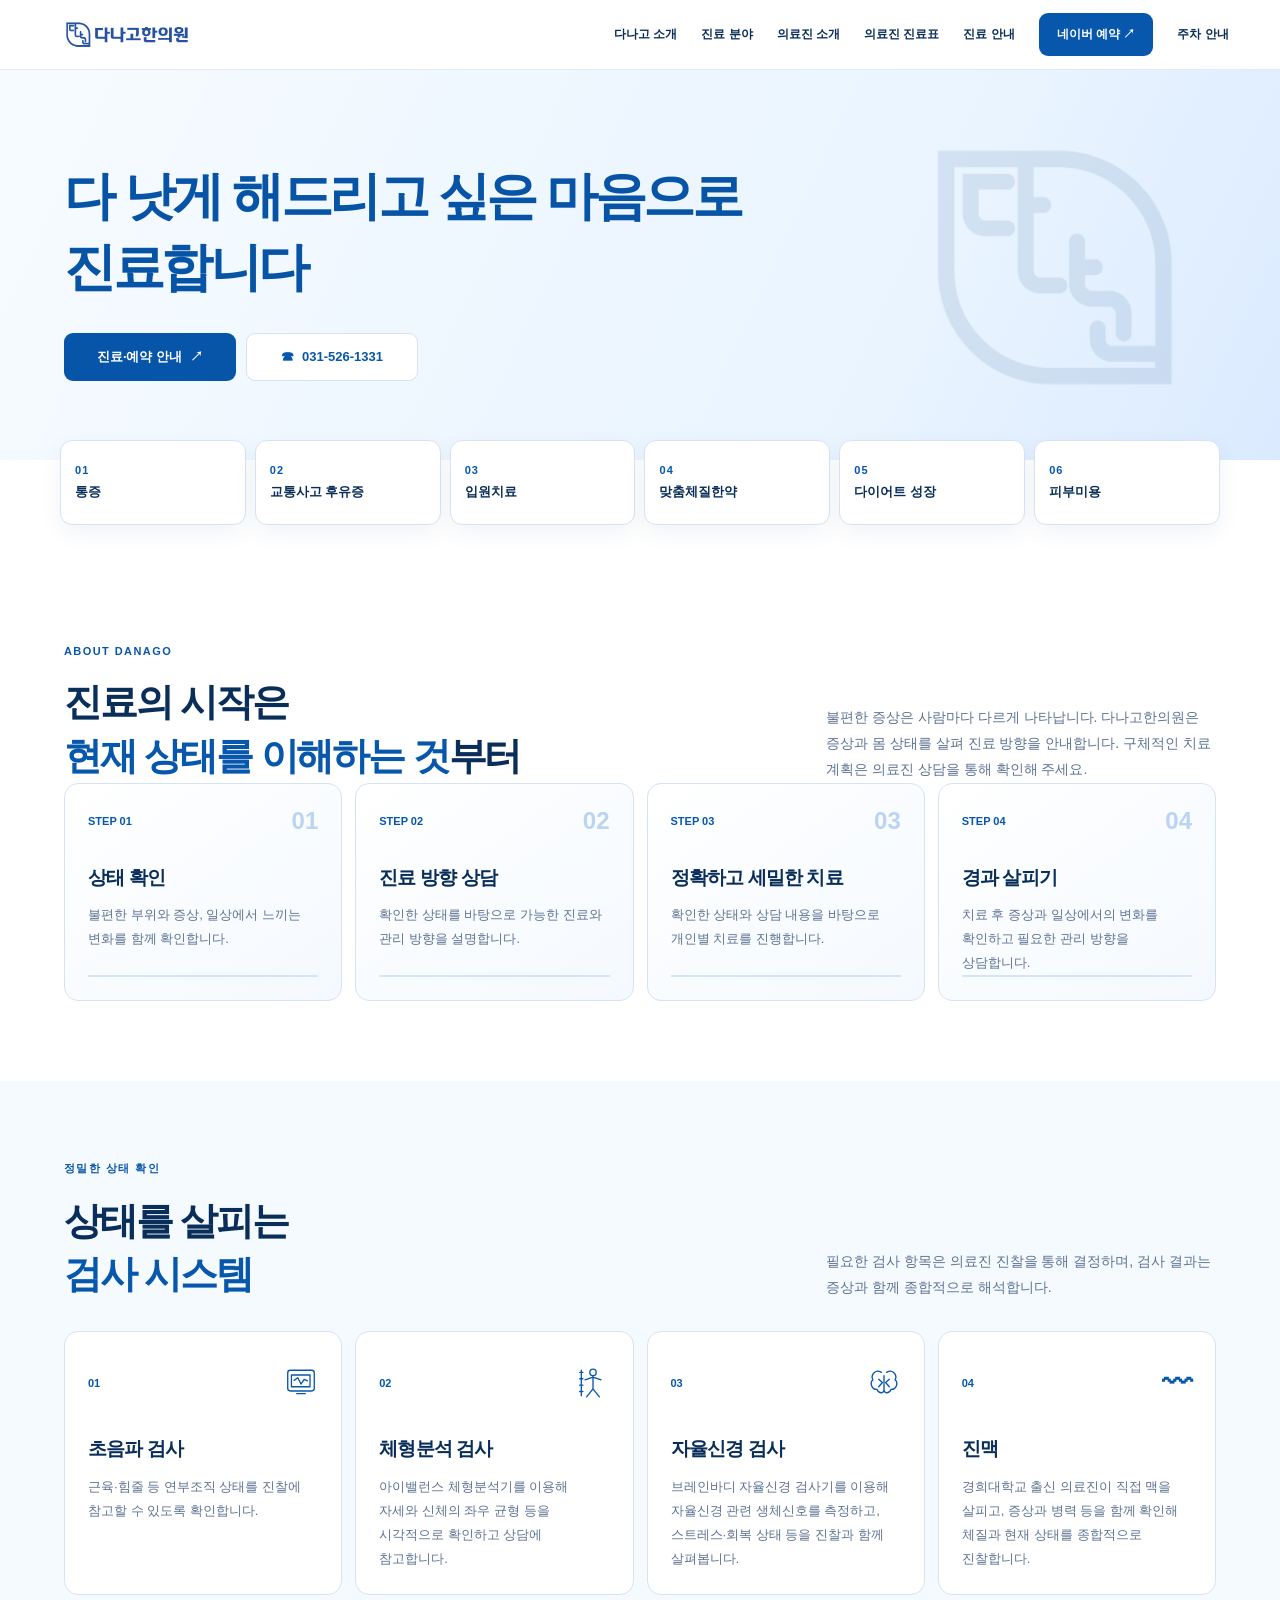
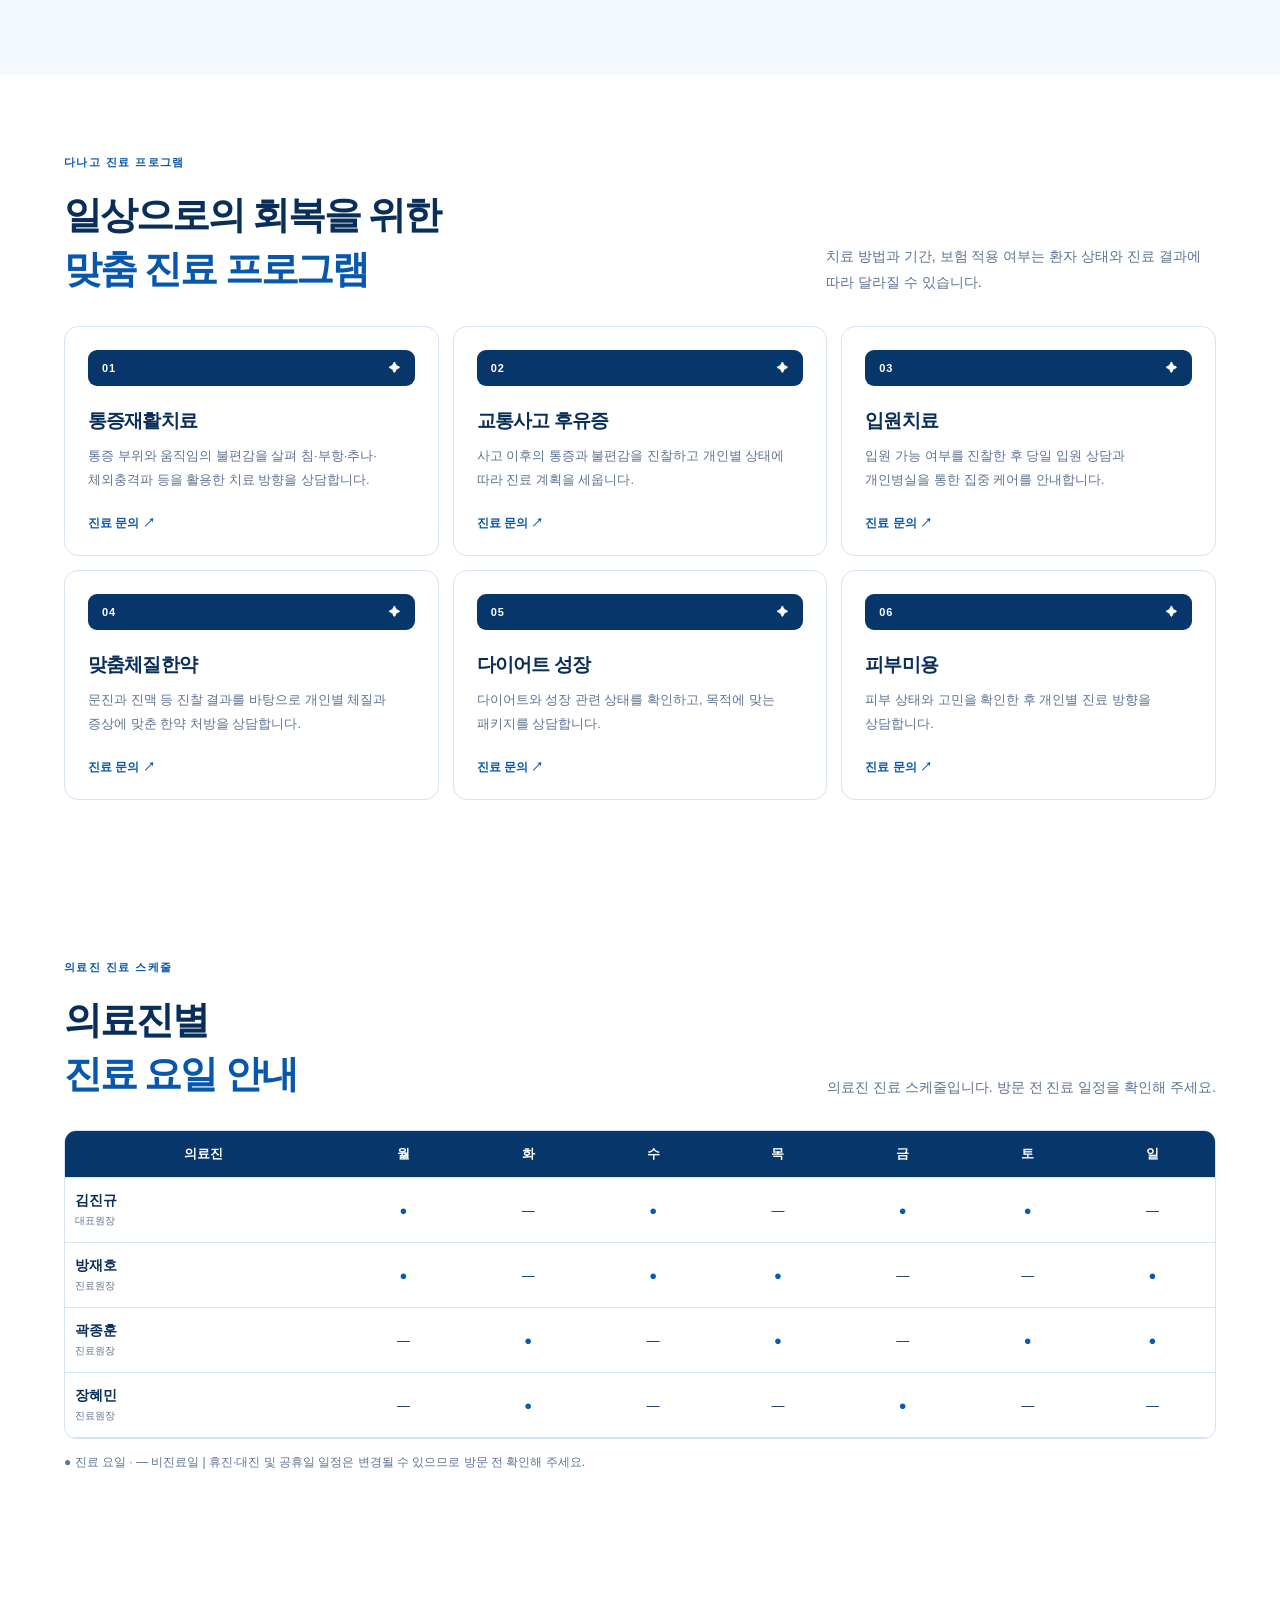
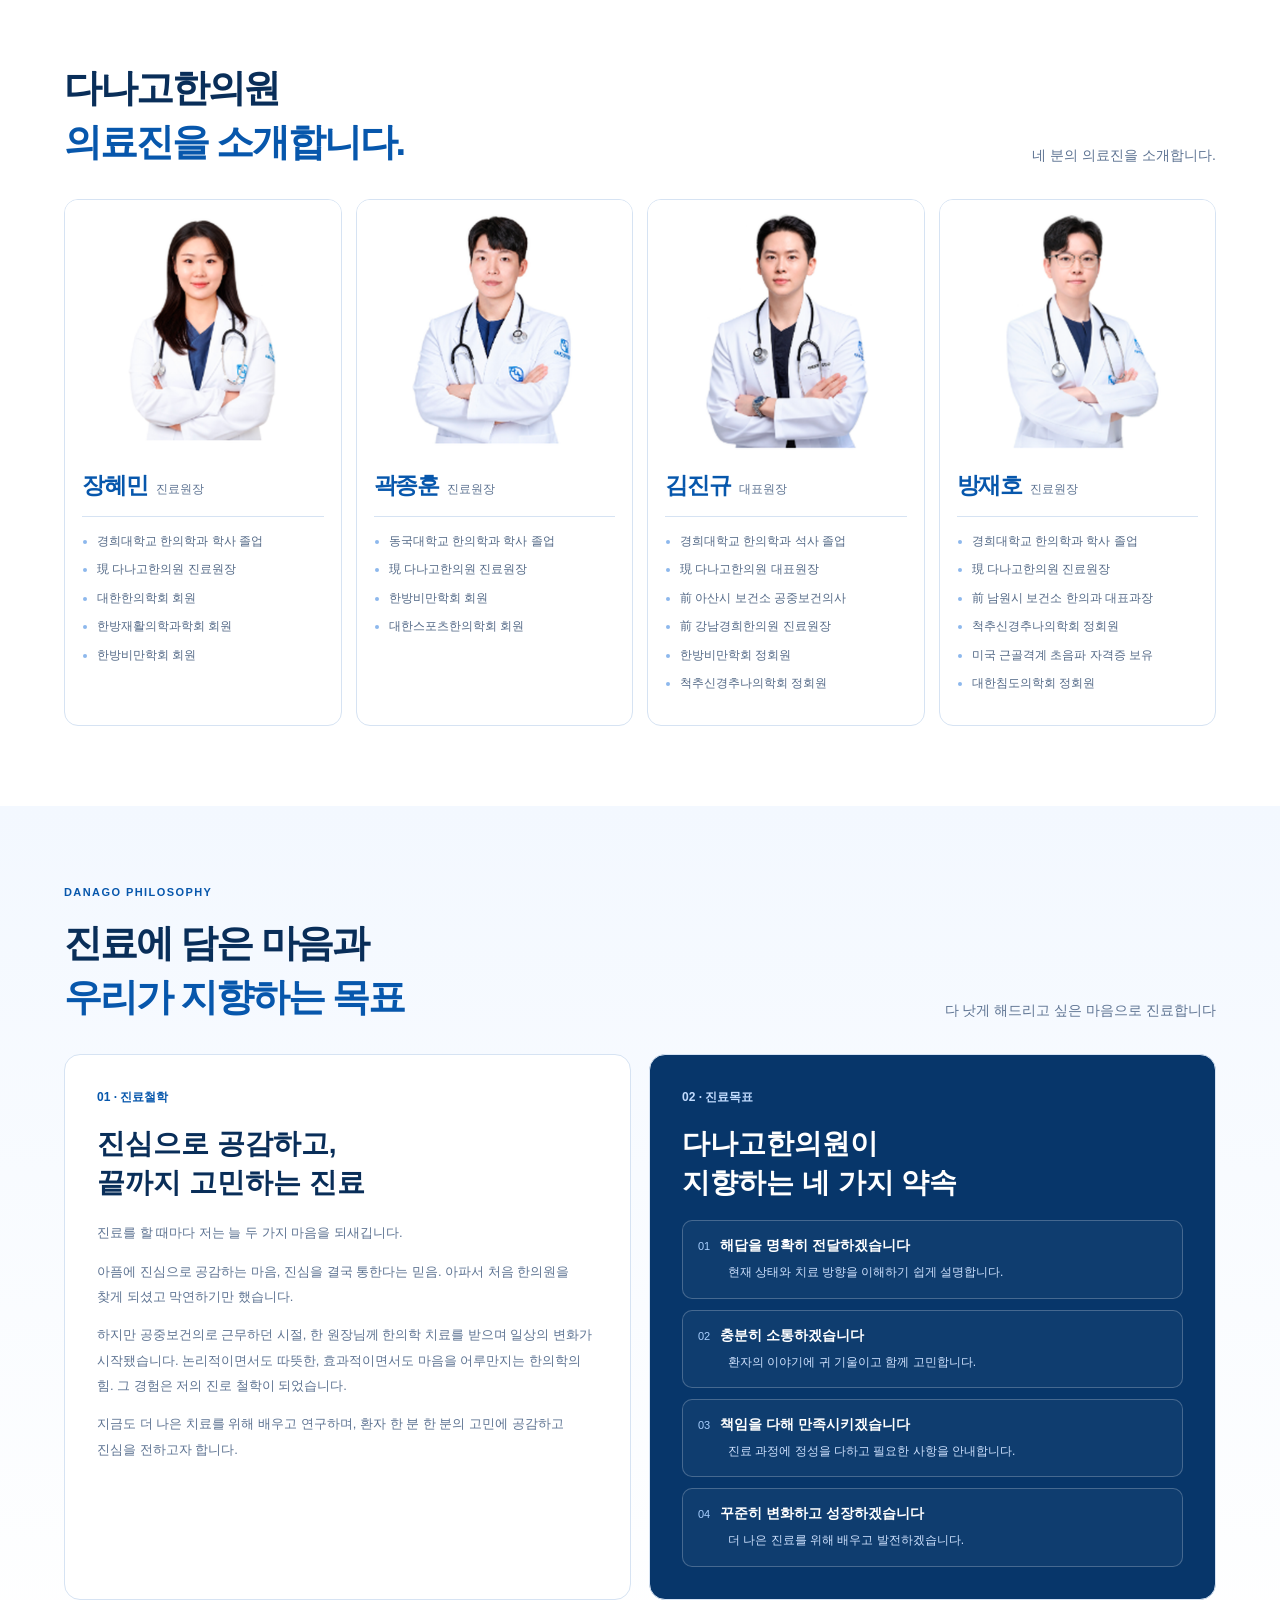
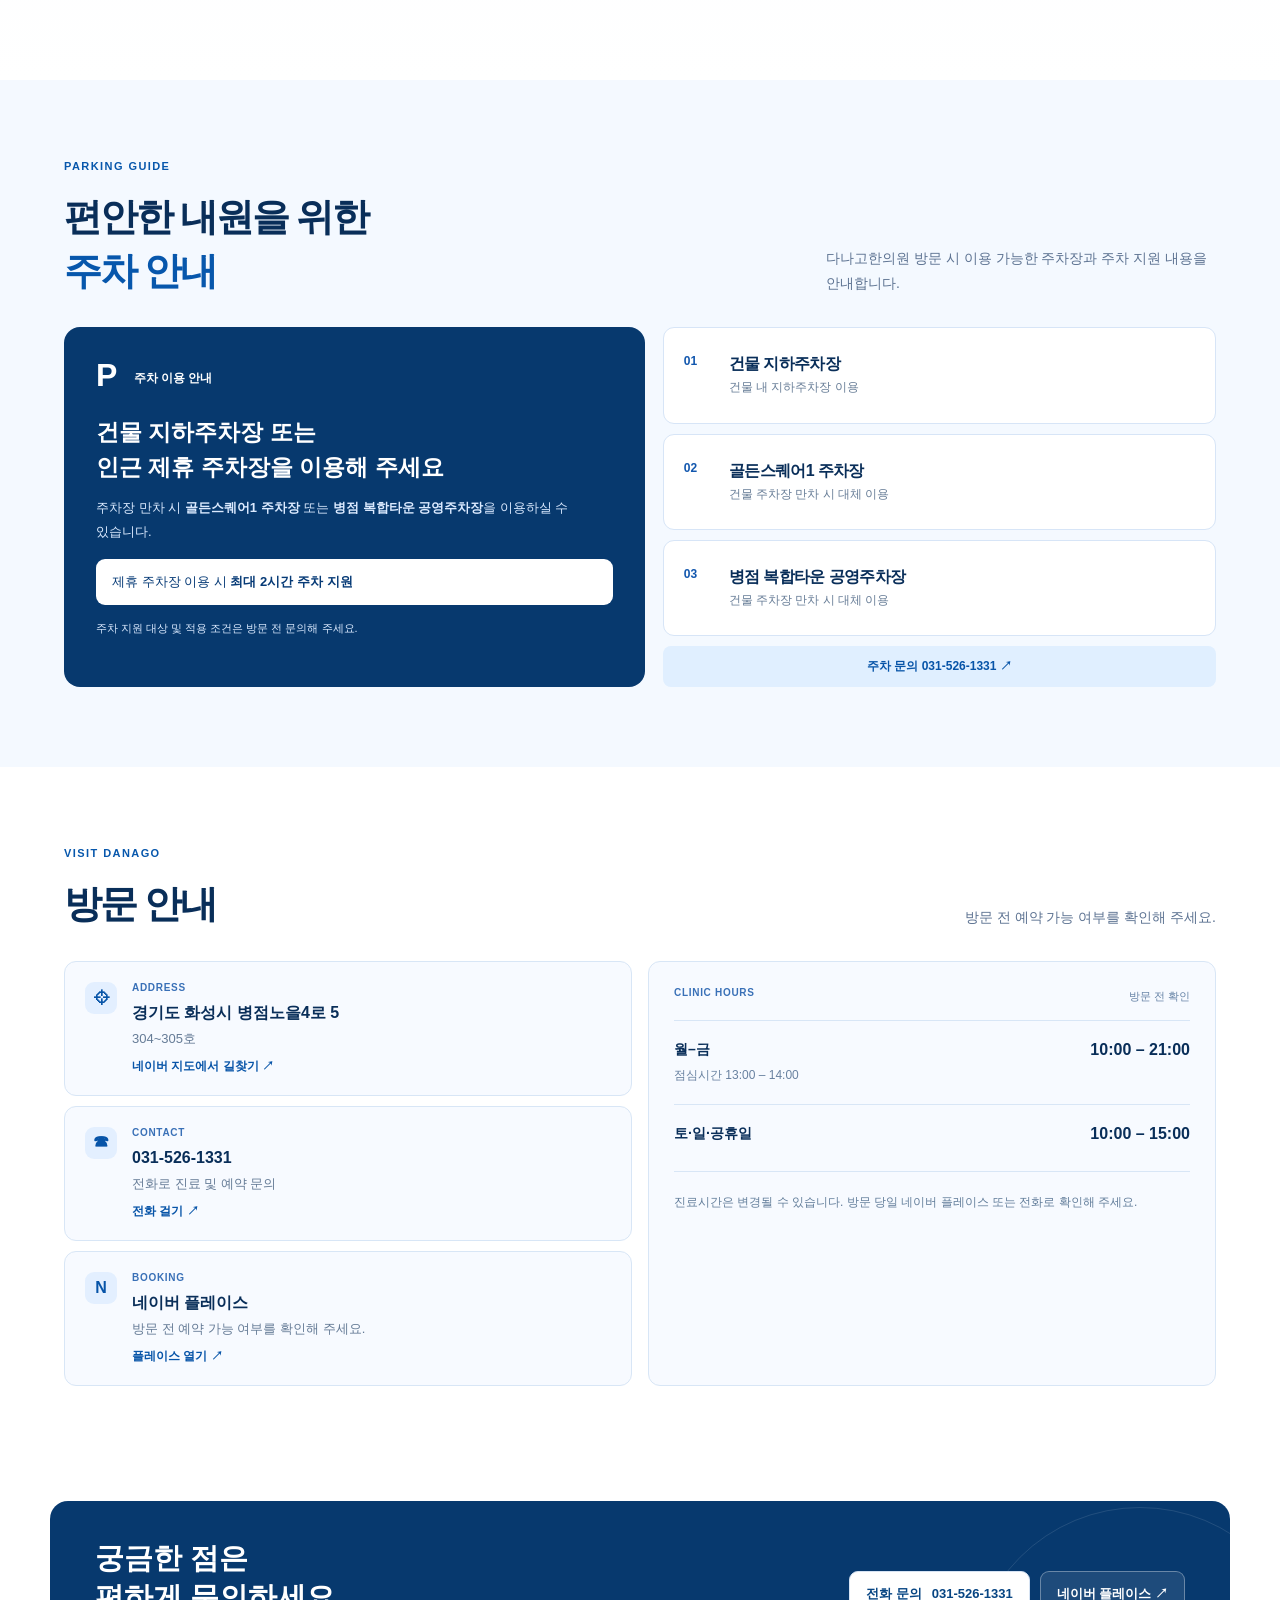
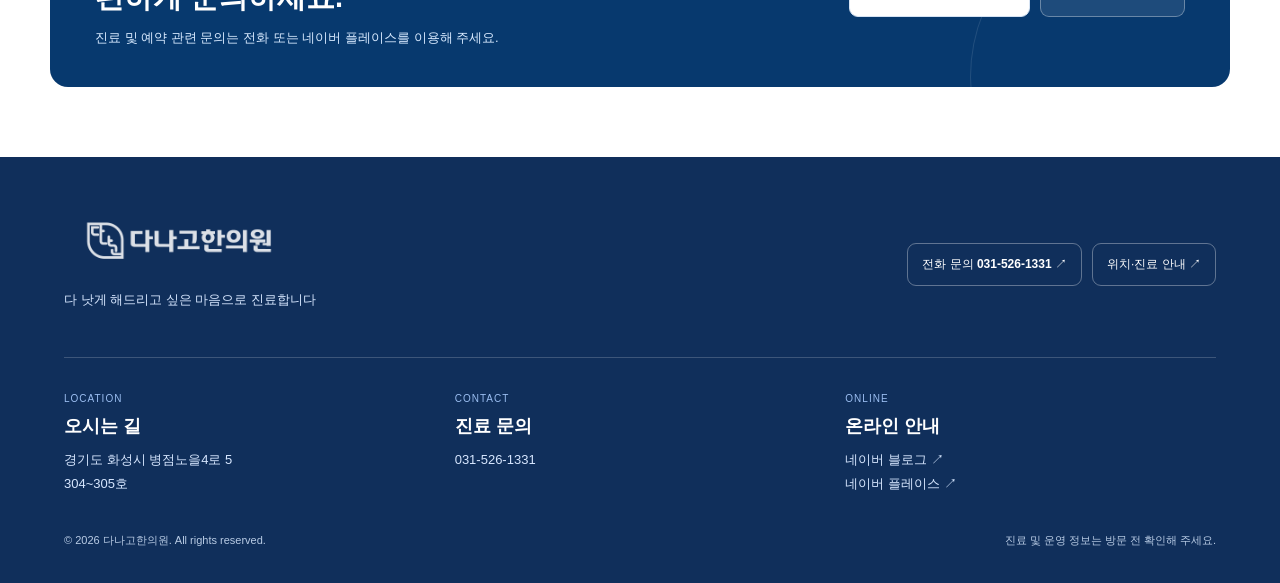
==== index.html @ 3ac1a2b1 "Add files via upload" ====
<!DOCTYPE html>

<html lang="ko">
<head>
<meta charset="utf-8"/>
<meta content="width=device-width, initial-scale=1, viewport-fit=cover" name="viewport"/>
<meta content="#2454a6" name="theme-color"/>
<meta content="경기도 화성시 병점동 다나고한의원. 다이어트, 성장, 통증, 교통사고 후유증 진료 안내 및 예약 정보." name="description"/>
<meta content="다나고한의원 | 병점" property="og:title"/>
<meta content="다 낫게 해드리고 싶은 마음으로 진료합니다" property="og:description"/>
<meta content="website" property="og:type"/>
<title>다나고한의원 | 병점</title>
<link href="danago-logo.png" rel="icon"/>
<link href="styles.css" rel="stylesheet"/>
</head>
<body>
<header class="header">
<a aria-label="다나고한의원 홈" class="brand" href="#home">
<img alt="다나고한의원 로고" src="danago-logo.png"/>
</a>
<button aria-expanded="false" aria-label="메뉴 열기" class="menu-toggle"><span></span><span></span></button>
<nav class="nav" id="site-nav">
<a href="#about">다나고 소개</a>
<a href="#care">진료 분야</a>
<a href="doctors.html">의료진 소개</a>
<a href="#schedule">의료진 진료표</a><a href="#visit">진료 안내</a>
<a class="nav-cta" href="https://map.naver.com/p/search/다나고한의원%20병점" rel="noopener" target="_blank">네이버 예약 <span>↗</span></a><a href="#parking">주차 안내</a>
</nav>
</header>
<main id="home">
<section class="hero">
<div class="hero-inner">
<div class="hero-copy">
<p class="eyebrow"><span class="eyebrow-line"></span> </p>
<h1>다 낫게 해드리고 싶은 마음으로<br/>진료합니다</h1>
<div class="hero-buttons">
<a class="btn btn-primary" href="https://map.naver.com/p/search/다나고한의원%20병점" rel="noopener" target="_blank">진료·예약 안내 <span>↗</span></a>
<a class="btn btn-white" href="tel:0315261331"><span class="phone-icon">☎</span> 031-526-1331</a>
</div>
</div><img class="hero-watermark" src="danago-symbol-watermark.png" alt="" aria-hidden="true"/>
</div>
</section>
<section aria-label="주요 진료 분야" class="quick-links"><a href="#programs"><span class="quick-num">01</span><span class="quick-text"><strong>통증</strong></span><span class="quick-arrow">↗</span></a><a href="#programs"><span class="quick-num">02</span><span class="quick-text"><strong>교통사고 후유증</strong></span><span class="quick-arrow">↗</span></a><a href="#programs"><span class="quick-num">03</span><span class="quick-text"><strong>입원치료</strong></span><span class="quick-arrow">↗</span></a><a href="#programs"><span class="quick-num">04</span><span class="quick-text"><strong>맞춤체질한약</strong></span><span class="quick-arrow">↗</span></a><a href="#programs"><span class="quick-num">05</span><span class="quick-text"><strong>다이어트 성장</strong></span><span class="quick-arrow">↗</span></a><a href="#programs"><span class="quick-num">06</span><span class="quick-text"><strong>피부미용</strong></span><span class="quick-arrow">↗</span></a></section>
<section class="section about" id="about">
<div class="section-kicker"><span>ABOUT DANAGO</span><b></b></div>
<div class="section-head">
<h2>진료의 시작은<br/><em>현재 상태를 이해하는 것</em>부터</h2>
<p>불편한 증상은 사람마다 다르게 나타납니다. 다나고한의원은 증상과 몸 상태를 살펴 진료 방향을 안내합니다. 구체적인 치료 계획은 의료진 상담을 통해 확인해 주세요.</p>
</div>
<div class="process-grid">
<article class="process-card"><div class="process-top"><span>STEP 01</span><span class="process-icon">01</span></div><h3>상태 확인</h3><p>불편한 부위와 증상, 일상에서 느끼는 변화를 함께 확인합니다.</p><div class="process-line"></div></article>
<article class="process-card"><div class="process-top"><span>STEP 02</span><span class="process-icon">02</span></div><h3>진료 방향 상담</h3><p>확인한 상태를 바탕으로 가능한 진료와 관리 방향을 설명합니다.</p><div class="process-line"></div></article>
<article class="process-card"><div class="process-top"><span>STEP 03</span><span class="process-icon">03</span></div><h3>정확하고 세밀한 치료</h3><p>확인한 상태와 상담 내용을 바탕으로 개인별 치료를 진행합니다.</p><div class="process-line"></div></article>
<article class="process-card"><div class="process-top"><span>STEP 04</span><span class="process-icon">04</span></div><h3>경과 살피기</h3><p>치료 후 증상과 일상에서의 변화를 확인하고 필요한 관리 방향을 상담합니다.</p><div class="process-line"></div></article>
</div>
</section>
<section class="section diag-section" id="care"><div class="section-kicker"><span>정밀한 상태 확인</span><b></b></div><div class="section-head"><h2>상태를 살피는<br/><em>검사 시스템</em></h2><p>필요한 검사 항목은 의료진 진찰을 통해 결정하며, 검사 결과는 증상과 함께 종합적으로 해석합니다.</p></div><div class="modern-grid diagnostics-grid"><article class="modern-card diag-card"><div class="modern-card-top"><span>01</span><svg aria-hidden="true" fill="none" stroke="currentColor" stroke-linecap="round" stroke-linejoin="round" stroke-width="2.5" viewbox="0 0 64 64"><rect height="39" rx="5" width="50" x="7" y="8"></rect><path d="M14 17h35v22H14zM19 27l7-5 6 12 6-9 6 3M24 52h16"></path></svg></div><h3>초음파 검사</h3><p>근육·힘줄 등 연부조직 상태를 진찰에 참고할 수 있도록 확인합니다.</p></article><article class="modern-card diag-card"><div class="modern-card-top"><span>02</span><svg aria-hidden="true" fill="none" stroke="currentColor" stroke-linecap="round" stroke-linejoin="round" stroke-width="2.5" viewbox="0 0 64 64"><circle cx="32" cy="12" r="6"></circle><path d="M32 18v25m-15-17 15-5 15 5M32 43 20 58m12-15 12 15M10 8v48m-3-44h6m-6 12h6m-6 12h6m-6 12h6"></path></svg></div><h3>체형분석 검사</h3><p>아이밸런스 체형분석기를 이용해 자세와 신체의 좌우 균형 등을 시각적으로 확인하고 상담에 참고합니다.</p></article><article class="modern-card diag-card"><div class="modern-card-top"><span>03</span><svg aria-hidden="true" fill="none" stroke="currentColor" stroke-linecap="round" stroke-linejoin="round" stroke-width="2.5" viewbox="0 0 64 64"><path d="M27 12c-10-7-21 4-16 14-7 7-1 19 8 18 2 8 13 9 13 0V18m5-6c10-7 21 4 16 14 7 7 1 19-8 18-2 8-13 9-13 0V18M22 25l7 6-7 8m20-14-7 6 7 8"></path></svg></div><h3>자율신경 검사</h3><p>브레인바디 자율신경 검사기를 이용해 자율신경 관련 생체신호를 측정하고, 스트레스·회복 상태 등을 진찰과 함께 살펴봅니다.</p></article><article class="modern-card diag-card"><div class="modern-card-top"><span>04</span><span aria-hidden="true" class="pulse-icon">〰</span></div><h3>진맥</h3><p>경희대학교 출신 의료진이 직접 맥을 살피고, 증상과 병력 등을 함께 확인해 체질과 현재 상태를 종합적으로 진찰합니다.</p></article></div></section><section class="section program-section" id="programs"><div class="section-kicker"><span>다나고 진료 프로그램</span><b></b></div><div class="section-head"><h2>일상으로의 회복을 위한<br/><em>맞춤 진료 프로그램</em></h2><p>치료 방법과 기간, 보험 적용 여부는 환자 상태와 진료 결과에 따라 달라질 수 있습니다.</p></div><div class="modern-grid programs-grid"><article class="modern-card program-card"><div class="modern-card-top"><span>01</span><span aria-hidden="true" class="program-icon">✦</span></div><h3>통증재활치료</h3><p>통증 부위와 움직임의 불편감을 살펴 침·부항·추나·체외충격파 등을 활용한 치료 방향을 상담합니다.</p><a href="tel:0315261331">진료 문의 <span>↗</span></a></article><article class="modern-card program-card"><div class="modern-card-top"><span>02</span><span aria-hidden="true" class="program-icon">✦</span></div><h3>교통사고 후유증</h3><p>사고 이후의 통증과 불편감을 진찰하고 개인별 상태에 따라 진료 계획을 세웁니다.</p><a href="tel:0315261331">진료 문의 <span>↗</span></a></article><article class="modern-card program-card"><div class="modern-card-top"><span>03</span><span aria-hidden="true" class="program-icon">✦</span></div><h3>입원치료</h3><p>입원 가능 여부를 진찰한 후 당일 입원 상담과 개인병실을 통한 집중 케어를 안내합니다.</p><a href="tel:0315261331">진료 문의 <span>↗</span></a></article><article class="modern-card program-card"><div class="modern-card-top"><span>04</span><span aria-hidden="true" class="program-icon">✦</span></div><h3>맞춤체질한약</h3><p>문진과 진맥 등 진찰 결과를 바탕으로 개인별 체질과 증상에 맞춘 한약 처방을 상담합니다.</p><a href="tel:0315261331">진료 문의 <span>↗</span></a></article><article class="modern-card program-card"><div class="modern-card-top"><span>05</span><span aria-hidden="true" class="program-icon">✦</span></div><h3>다이어트 성장</h3><p>다이어트와 성장 관련 상태를 확인하고, 목적에 맞는 패키지를 상담합니다.</p><a href="tel:0315261331">진료 문의 <span>↗</span></a></article><article class="modern-card program-card"><div class="modern-card-top"><span>06</span><span aria-hidden="true" class="program-icon">✦</span></div><h3>피부미용</h3><p>피부 상태와 고민을 확인한 후 개인별 진료 방향을 상담합니다.</p><a href="tel:0315261331">진료 문의 <span>↗</span></a></article></div></section><section class="section schedule-section" id="schedule"><div class="section-kicker"><span>의료진 진료 스케줄</span><b></b></div><div class="section-head"><h2>의료진별<br/><em>진료 요일 안내</em></h2><p>의료진 진료 스케줄입니다. 방문 전 진료 일정을 확인해 주세요.</p></div>
<div class="schedule-scroll"><table class="schedule-table"><thead><tr><th scope="col">의료진</th><th>월</th><th>화</th><th>수</th><th>목</th><th>금</th><th>토</th><th>일</th></tr></thead><tbody>
<tr><th scope="row">김진규 <small>대표원장</small></th><td class="on">●</td><td>—</td><td class="on">●</td><td>—</td><td class="on">●</td><td class="on">●</td><td>—</td></tr>
<tr><th scope="row">방재호 <small>진료원장</small></th><td class="on">●</td><td>—</td><td class="on">●</td><td class="on">●</td><td>—</td><td>—</td><td class="on">●</td></tr>
<tr><th scope="row">곽종훈 <small>진료원장</small></th><td>—</td><td class="on">●</td><td>—</td><td class="on">●</td><td>—</td><td class="on">●</td><td class="on">●</td></tr>
<tr><th scope="row">장혜민 <small>진료원장</small></th><td>—</td><td class="on">●</td><td>—</td><td>—</td><td class="on">●</td><td>—</td><td>—</td></tr>
</tbody></table></div><p class="schedule-foot">● 진료 요일 · — 비진료일  |  휴진·대진 및 공휴일 일정은 변경될 수 있으므로 방문 전 확인해 주세요.</p></section>
<section class="section doctors-section" id="doctors">
<div class="section-kicker"><span></span><b></b></div>
<div class="section-head doctors-head">
<h2>다나고한의원<br/><em>의료진을 소개합니다.</em></h2>
<p>네 분의 의료진을 소개합니다.</p>
</div>
<div class="doctors-grid premium-doctors-grid">
<article class="doctor-card">
<div class="doctor-photo"><img alt="장혜민 진료원장 프로필 사진" loading="lazy" src="doctor-jang-v29.png"/></div>
<div class="doctor-info"><h3>장혜민</h3><p class="doctor-title">진료원장</p>
<ul class="doctor-bio"><li>경희대학교 한의학과 학사 졸업</li><li>現 다나고한의원 진료원장</li><li>대한한의학회 회원</li><li>한방재활의학과학회 회원</li><li>한방비만학회 회원</li></ul></div></article>
<article class="doctor-card">
<div class="doctor-photo"><img alt="곽종훈 진료원장 프로필 사진" loading="lazy" src="doctor-kwak-v29.png"/></div>
<div class="doctor-info"><h3>곽종훈</h3><p class="doctor-title">진료원장</p>
<ul class="doctor-bio"><li>동국대학교 한의학과 학사 졸업</li><li>現 다나고한의원 진료원장</li><li>한방비만학회 회원</li><li>대한스포츠한의학회 회원</li></ul></div></article>
<article class="doctor-card">
<div class="doctor-photo"><img alt="김진규 대표원장 프로필 사진" loading="lazy" src="doctor-kim-v29.png"/></div>
<div class="doctor-info"><h3>김진규</h3><p class="doctor-title">대표원장</p>
<ul class="doctor-bio"><li>경희대학교 한의학과 석사 졸업</li><li>現 다나고한의원 대표원장</li><li>前 아산시 보건소 공중보건의사</li><li>前 강남경희한의원 진료원장</li><li>한방비만학회 정회원</li><li>척추신경추나의학회 정회원</li></ul></div></article>
<article class="doctor-card">
<div class="doctor-photo"><img alt="방재호 진료원장 프로필 사진" loading="lazy" src="doctor-bang-v29.png"/></div>
<div class="doctor-info"><h3>방재호</h3><p class="doctor-title">진료원장</p>
<ul class="doctor-bio"><li>경희대학교 한의학과 학사 졸업</li><li>現 다나고한의원 진료원장</li><li>前 남원시 보건소 한의과 대표과장</li><li>척추신경추나의학회 정회원</li><li>미국 근골격계 초음파 자격증 보유</li><li>대한침도의학회 정회원</li></ul></div></article>
</div></section>
<section class="section philosophy-section" id="philosophy">
<div class="section-kicker"><span>DANAGO PHILOSOPHY</span><b></b></div>
<div class="section-head"><h2>진료에 담은 마음과<br/><em>우리가 지향하는 목표</em></h2><p>다 낫게 해드리고 싶은 마음으로 진료합니다</p></div>
<div class="philosophy-layout">
<article class="philosophy-card">
<span class="philosophy-label">01 · 진료철학</span>
<h3>진심으로 공감하고,<br/>끝까지 고민하는 진료</h3>
<p>진료를 할 때마다 저는 늘 두 가지 마음을 되새깁니다.</p>
<p>아픔에 진심으로 공감하는 마음, 진심을 결국 통한다는 믿음. 아파서 처음 한의원을 찾게 되셨고 막연하기만 했습니다.</p>
<p>하지만 공중보건의로 근무하던 시절, 한 원장님께 한의학 치료를 받으며 일상의 변화가 시작됐습니다. 논리적이면서도 따뜻한, 효과적이면서도 마음을 어루만지는 한의학의 힘. 그 경험은 저의 진로 철학이 되었습니다.</p>
<p>지금도 더 나은 치료를 위해 배우고 연구하며, 환자 한 분 한 분의 고민에 공감하고 진심을 전하고자 합니다.</p>
</article>
<article class="philosophy-card philosophy-goal">
<span class="philosophy-label">02 · 진료목표</span>
<h3>다나고한의원이<br/>지향하는 네 가지 약속</h3>
<div class="goal-list">
<div><span>01</span><strong>해답을 명확히 전달하겠습니다</strong><p>현재 상태와 치료 방향을 이해하기 쉽게 설명합니다.</p></div>
<div><span>02</span><strong>충분히 소통하겠습니다</strong><p>환자의 이야기에 귀 기울이고 함께 고민합니다.</p></div>
<div><span>03</span><strong>책임을 다해 만족시키겠습니다</strong><p>진료 과정에 정성을 다하고 필요한 사항을 안내합니다.</p></div>
<div><span>04</span><strong>꾸준히 변화하고 성장하겠습니다</strong><p>더 나은 진료를 위해 배우고 발전하겠습니다.</p></div>
</div>
</article>
</div>
</section>
<section class="section parking-section" id="parking"><div class="section-kicker"><span>PARKING GUIDE</span><b></b></div><div class="section-head"><h2>편안한 내원을 위한<br/><em>주차 안내</em></h2><p>다나고한의원 방문 시 이용 가능한 주차장과 주차 지원 내용을 안내합니다.</p></div><div class="parking-layout"><div class="parking-intro"><div class="parking-sign">P <span>주차 이용 안내</span></div><h3>건물 지하주차장 또는<br/>인근 제휴 주차장을 이용해 주세요</h3><p>주차장 만차 시 <strong>골든스퀘어1 주차장</strong> 또는 <strong>병점 복합타운 공영주차장</strong>을 이용하실 수 있습니다.</p><div class="parking-highlight">제휴 주차장 이용 시 <strong>최대 2시간 주차 지원</strong></div><p class="parking-note">주차 지원 대상 및 적용 조건은 방문 전 문의해 주세요.</p></div><div class="parking-options"><article><span class="parking-number">01</span><h4>건물 지하주차장</h4><p>건물 내 지하주차장 이용</p></article><article><span class="parking-number">02</span><h4>골든스퀘어1 주차장</h4><p>건물 주차장 만차 시 대체 이용</p></article><article><span class="parking-number">03</span><h4>병점 복합타운 공영주차장</h4><p>건물 주차장 만차 시 대체 이용</p></article><a class="parking-call" href="tel:0315261331">주차 문의 031-526-1331 ↗</a></div></div></section><section class="section visit" id="visit">
<div class="section-kicker"><span>VISIT DANAGO</span><b></b></div>
<div class="section-head visit-head"><h2>방문 안내</h2><p>방문 전 예약 가능 여부를 확인해 주세요.</p></div>
<div class="visit-grid">
<div class="visit-details">
<article class="visit-item"><span class="visit-icon">⌖</span><div><span class="visit-label">ADDRESS</span><h3>경기도 화성시 병점노을4로 5</h3><p>304~305호</p><a href="https://map.naver.com/p/search/경기도%20화성시%20병점노을4로%205%20다나고한의원" rel="noopener" target="_blank">네이버 지도에서 길찾기 ↗</a></div></article>
<article class="visit-item"><span class="visit-icon">☎</span><div><span class="visit-label">CONTACT</span><h3>031-526-1331</h3><p>전화로 진료 및 예약 문의</p><a href="tel:0315261331">전화 걸기 ↗</a></div></article>
<article class="visit-item"><span class="visit-icon">N</span><div><span class="visit-label">BOOKING</span><h3>네이버 플레이스</h3><p>방문 전 예약 가능 여부를 확인해 주세요.</p><a href="https://map.naver.com/p/search/다나고한의원%20병점" rel="noopener" target="_blank">플레이스 열기 ↗</a></div></article>
</div>
<div class="hours-card">
<div class="hours-header"><span class="visit-label">CLINIC HOURS</span><span class="hours-status">방문 전 확인</span></div>
<div class="hours-row"><span>월–금</span><strong>10:00 – 21:00</strong><small>점심시간 13:00 – 14:00</small></div>
<div class="hours-row"><span>토·일·공휴일</span><strong>10:00 – 15:00</strong><small></small></div>
<p class="hours-note">진료시간은 변경될 수 있습니다. 방문 당일 네이버 플레이스 또는 전화로 확인해 주세요.</p>
</div>
</div>
</section>
<section class="contact-band">
<div class="contact-copy"><span class="contact-eyebrow"></span><h2>궁금한 점은<br/>편하게 문의하세요.</h2><p>진료 및 예약 관련 문의는 전화 또는 네이버 플레이스를 이용해 주세요.</p></div>
<div class="contact-actions"><a class="btn btn-white" href="tel:0315261331">전화 문의 <span>031-526-1331</span></a><a class="btn btn-glass" href="https://map.naver.com/p/search/다나고한의원%20병점" rel="noopener" target="_blank">네이버 플레이스 ↗</a></div>
<div class="contact-decoration"></div>
</section>
</main>
<footer class="footer" id="footer">
<div class="footer-inner">
<div class="footer-top">
<div class="footer-brand">
<a aria-label="다나고한의원 홈" class="footer-wordmark" href="index.html#home"><img alt="다나고한의원 공식 로고" class="footer-logo-img" src="danago-logo-white.png"/></a>
<p>다 낫게 해드리고 싶은 마음으로 진료합니다</p>
</div>
<div class="footer-cta">
<a class="footer-call" href="tel:0315261331">전화 문의 <strong>031-526-1331</strong> ↗</a>
<a class="footer-map" href="https://map.naver.com/p/search/다나고한의원%20병점" rel="noopener" target="_blank">위치·진료 안내 ↗</a>
</div>
</div>
<div class="footer-rule"></div>
<div class="footer-columns">
<div class="footer-col"><span class="footer-heading">LOCATION</span><strong>오시는 길</strong><p>경기도 화성시 병점노을4로 5<br/>304~305호</p></div>
<div class="footer-col"><span class="footer-heading">CONTACT</span><strong>진료 문의</strong><p><a href="tel:0315261331">031-526-1331</a></p></div>
<div class="footer-col"><span class="footer-heading">ONLINE</span><strong>온라인 안내</strong><p><a href="https://blog.naver.com/danago_hani" rel="noopener" target="_blank">네이버 블로그 ↗</a><br/><a href="https://map.naver.com/p/search/다나고한의원%20병점" rel="noopener" target="_blank">네이버 플레이스 ↗</a></p></div>
</div>
<div class="footer-bottom"><span>© <span class="year">2026</span> 다나고한의원. All rights reserved.</span><span>진료 및 운영 정보는 방문 전 확인해 주세요.</span></div>
</div>
</footer>
<div aria-label="빠른 문의" class="mobile-dock">
<a href="tel:0315261331"><span>☎</span> 전화 문의</a>
<a href="https://map.naver.com/p/search/다나고한의원%20병점" rel="noopener" target="_blank"><span>N</span> 네이버 예약·안내</a>
</div>
<script src="script.js"></script>
</body>
</html>
---- styles.css ----
:root{--navy:#07366a;--blue:#0757ac;--ink:#092e59;--muted:#5d7392;--line:#d6e3f3;--pale:#f3f8ff}
*{box-sizing:border-box}html{scroll-behavior:smooth}body{margin:0;font-family:Pretendard,"Noto Sans KR","Apple SD Gothic Neo","Malgun Gothic",sans-serif;color:var(--ink);background:#fff;word-break:keep-all;overflow-wrap:break-word}a{color:inherit;text-decoration:none}button{font:inherit}img{max-width:100%}
.header{height:70px;display:flex;align-items:center;justify-content:space-between;padding:0 max(4%,calc((100% - 1200px)/2));background:white;border-bottom:1px solid #e4ebf4;position:sticky;top:0;z-index:50}.brand img{width:152px;display:block}.nav{display:flex;align-items:center;gap:24px;font-size:12px;font-weight:750}.nav a:hover{color:var(--blue)}.nav-cta{padding:13px 18px;border-radius:9px;background:var(--blue);color:white!important}.menu-toggle{display:none}
.hero{background:linear-gradient(115deg,#f6fbff 0%,#e9f4ff 70%,#dbeaff 100%);min-height:360px;display:flex;align-items:center}.hero-inner{width:min(1180px,90%);margin:auto;padding:60px 0}.hero-copy{max-width:1050px}.eyebrow{font-size:12px;letter-spacing:.14em;color:var(--blue)}.hero h1{font-size:clamp(37px,4.1vw,60px);font-weight:850;line-height:1.35;letter-spacing:-.065em;margin:10px 0 30px;color:#0754a7}.hero-buttons{display:flex;gap:10px;flex-wrap:wrap}.btn{padding:14px 18px;border-radius:9px;font-weight:800;font-size:13px}.btn-primary{background:#0755a8;color:#fff}.btn-white{background:#fff;border:1px solid var(--line);color:var(--blue)}
.quick-links{max-width:1180px;margin:-20px auto 40px;padding:0 10px;display:grid;grid-template-columns:repeat(6,1fr);gap:9px;position:relative}.quick-links a{min-height:85px;border:1px solid var(--line);border-radius:12px;background:#fff;display:flex;flex-direction:column;justify-content:center;padding:14px;box-shadow:0 8px 22px #174e8410}.quick-num{font-size:11px;color:var(--blue);font-weight:800;letter-spacing:.1em}.quick-text{font-size:13px;margin-top:7px}.quick-arrow{display:none}
.section{padding:80px max(5%,calc((100% - 1180px)/2))}.section-kicker{font-size:11px;color:var(--blue);font-weight:800;letter-spacing:.13em;margin-bottom:18px}.section-head{display:flex;align-items:end;justify-content:space-between;gap:30px;margin-bottom:30px}.section-head h2{font-size:clamp(26px,3vw,40px);line-height:1.4;letter-spacing:-.055em;margin:0;font-weight:850}.section-head h2 em{font-style:normal;color:var(--blue)}.section-head p{max-width:390px;font-size:14px;color:var(--muted);line-height:1.85;margin:0}
.process-grid,.diagnostics-grid{display:grid;grid-template-columns:repeat(4,minmax(0,1fr));gap:13px}.process-card,.modern-card{border:1px solid var(--line);border-radius:14px;background:#fff;padding:23px;min-width:0}.process-card{min-height:210px;display:flex;flex-direction:column;background:linear-gradient(145deg,#fff,#f4f9ff)}.process-top,.modern-card-top{display:flex;justify-content:space-between;align-items:center;color:var(--blue);font-size:11px;font-weight:800}.process-icon{font-size:24px;color:#bad4f2}.process-card h3,.modern-card h3{font-size:19px;margin:30px 0 12px;letter-spacing:-.045em}.process-card p,.modern-card p{font-size:13px;line-height:1.85;color:var(--muted);margin:0}.process-line{height:2px;background:#d5e5f8;margin-top:auto}
.diag-section,.parking-section{background:#f5faff}.diag-card{min-height:240px;display:flex;flex-direction:column}.diag-card .modern-card-top{min-height:50px}.modern-card-top svg{width:34px;height:34px;color:var(--blue)}.pulse-icon{font-size:30px;line-height:1}.diag-card h3{margin-top:auto}.programs-grid{display:grid;grid-template-columns:repeat(3,minmax(0,1fr));gap:14px}.program-card{min-height:230px;display:flex;flex-direction:column}.program-card .modern-card-top{background:var(--navy);color:white;padding:12px 14px;border-radius:9px}.program-card h3{margin:22px 0 10px}.program-card a{font-size:12px;font-weight:800;color:var(--blue);margin-top:auto;padding-top:18px}
.schedule-scroll{overflow-x:auto}.schedule-table{width:100%;border-collapse:separate;border-spacing:0;border:1px solid var(--line);border-radius:12px;overflow:hidden;text-align:center}.schedule-table th,.schedule-table td{padding:14px 10px;border-bottom:1px solid var(--line);font-size:13px}.schedule-table thead th{background:var(--navy);color:white}.schedule-table tbody th{text-align:left;width:24%;font-size:14px}.schedule-table small{display:block;color:var(--muted);font-size:10px;font-weight:400;margin-top:4px}.schedule-table .on{color:var(--blue)}.schedule-foot{font-size:12px;color:var(--muted);margin-top:15px}
.doctors-grid{display:grid;grid-template-columns:repeat(4,minmax(0,1fr));gap:14px}.doctor-card{border:1px solid var(--line);border-radius:14px;overflow:hidden;background:white;min-width:0}.doctor-photo{height:250px;background:#fff;display:flex;align-items:center;justify-content:center;overflow:hidden}.doctor-photo img{width:100%;height:100%;object-fit:contain;object-position:center center;display:block}.doctor-info{padding:19px 17px 24px}.doctor-info h3{display:inline-block;margin:0 8px 8px 0;font-size:23px;letter-spacing:-.04em;color:var(--blue)}.doctor-title{display:inline;color:var(--muted);font-size:12px}.doctor-bio{border-top:1px solid var(--line);padding:14px 0 0 15px;margin:7px 0 0}.doctor-bio li{font-size:12px;line-height:1.7;color:#536987;margin-bottom:8px;word-break:keep-all}.doctor-bio li::marker{color:#8db8ed}
.philosophy-section{background:linear-gradient(180deg,#f3f8ff,#fff)}.philosophy-layout{display:grid;grid-template-columns:1fr 1fr;gap:18px}.philosophy-card{border:1px solid var(--line);background:white;border-radius:16px;padding:32px}.philosophy-label{color:var(--blue);font-size:12px;font-weight:800}.philosophy-card h3{font-size:28px;line-height:1.4;margin:18px 0}.philosophy-card>p{font-size:13px;line-height:1.95;color:var(--muted)}.philosophy-goal{background:var(--navy);color:white}.philosophy-goal .philosophy-label{color:#c2dcff}.goal-list{display:grid;gap:11px}.goal-list>div{padding:15px;border:1px solid #ffffff3a;border-radius:10px;background:#ffffff09}.goal-list span{color:#a9d0ff;font-size:11px;margin-right:10px}.goal-list strong{font-size:14px}.goal-list p{font-size:12px;line-height:1.7;color:#cfe2ff;margin:7px 0 0 30px}
.parking-section{background:#f4f9ff}.parking-grid{display:grid;grid-template-columns:1fr 1fr;gap:18px}.parking-card{border-radius:14px;padding:30px;background:var(--navy);color:white}.parking-card p{line-height:1.8}.parking-options{display:grid;gap:10px}.parking-option{border:1px solid var(--line);border-radius:10px;background:white;padding:15px}.parking-option strong{display:block}.parking-option p{font-size:12px;color:var(--muted)}
.visit-grid{display:grid;grid-template-columns:1fr 1fr;gap:14px}.visit-card{background:#f7faff;border:1px solid var(--line);padding:24px;border-radius:12px}.visit-card h3{font-size:17px}.visit-card p{font-size:13px;line-height:1.8}.visit-card a{color:var(--blue)}
.footer{background:#102f5b;color:white;padding:50px max(5%,calc((100% - 1180px)/2)) 35px}.footer-inner{max-width:1180px;margin:auto}.footer-top{display:flex;justify-content:space-between;gap:25px}.footer-logo-img{max-width:230px}.footer-brand p{font-size:13px;color:#d7e7ff}.footer-cta{display:flex;gap:10px;align-items:center;flex-wrap:wrap}.footer-cta a{border:1px solid #ffffff55;padding:12px 14px;border-radius:9px;font-size:12px}.footer-rule{border-top:1px solid #ffffff30;margin:35px 0}.footer-columns{display:grid;grid-template-columns:repeat(3,1fr);gap:20px}.footer-col{display:flex;flex-direction:column;gap:10px}.footer-heading{font-size:10px;color:#9bbef1;letter-spacing:.1em}.footer-col strong{font-size:18px}.footer-col p{font-size:13px;line-height:1.8;color:#d7e7ff;margin:0}.footer-bottom{display:flex;justify-content:space-between;gap:15px;font-size:11px;color:#b9cce5;margin-top:38px}.mobile-dock{display:none}
.doctors-page-intro{padding:70px 5% 0;text-align:center}.doctors-page-intro h1{font-size:36px}.doctors-page-intro h1 em{font-style:normal;color:var(--blue)}.doctors-page-intro>p:last-child{color:var(--muted)}.doctors-contact{margin:0 auto 65px;max-width:900px;padding:20px;border-radius:14px;background:#f3f8ff;display:flex;align-items:center;justify-content:space-between;gap:14px}.doctors-contact a{color:var(--blue);font-weight:800;font-size:13px}
@media(max-width:900px){.nav{gap:10px;font-size:11px}.brand img{width:135px}.section{padding:62px 4%}.quick-links{padding:0 4%}.doctors-grid{grid-template-columns:repeat(2,minmax(0,1fr))}.doctor-photo{height:280px}.diagnostics-grid{grid-template-columns:repeat(2,minmax(0,1fr))}.diag-card{min-height:220px}}
@media(max-width:650px){.header{height:62px;padding:0 18px}.menu-toggle{display:flex;width:42px;height:40px;flex-direction:column;justify-content:center;align-items:center;gap:6px;border:1px solid var(--line);background:white;border-radius:8px}.menu-toggle span{width:20px;height:2px;background:var(--navy)}.nav{display:none;position:absolute;top:62px;left:0;right:0;background:white;padding:16px 20px 22px;box-shadow:0 15px 25px #102f5b18;flex-direction:column;align-items:stretch;font-size:14px;gap:0}.nav.is-open{display:flex}.nav a{padding:13px 8px;border-bottom:1px solid #edf2f9}.nav .nav-cta{text-align:center;margin-top:10px}.hero{min-height:330px}.hero-inner{width:100%;padding:45px 20px}.hero h1{font-size:clamp(25px,6.65vw,32px);letter-spacing:-.075em;line-height:1.48;white-space:nowrap}.hero-buttons .btn{font-size:12px;padding:13px}.quick-links{grid-template-columns:repeat(3,minmax(0,1fr));margin:-15px 0 10px;gap:7px;padding:0 14px}.quick-links a{padding:12px 10px;min-height:75px}.quick-text{font-size:11px}.section{padding:52px 18px}.section-head{display:block;margin-bottom:24px}.section-head h2{font-size:27px}.section-head p{font-size:13px;margin-top:14px}.process-grid{grid-template-columns:repeat(2,minmax(0,1fr));gap:9px}.process-card{min-height:190px;padding:16px 13px}.process-card h3{font-size:16px;margin:20px 0 10px}.process-card p{font-size:12px}.process-icon{font-size:18px}.diagnostics-grid{gap:9px}.diag-card{padding:16px 13px;min-height:240px}.diag-card h3{font-size:16px;margin:16px 0 10px}.diag-card p{font-size:12px}.modern-card-top svg{width:27px;height:27px}.programs-grid{grid-template-columns:repeat(2,minmax(0,1fr));gap:9px}.program-card{padding:12px;min-height:220px}.program-card .modern-card-top{padding:9px;font-size:9px}.program-card h3{font-size:16px}.program-card p{font-size:12px}.schedule-table{table-layout:fixed}.schedule-table th,.schedule-table td{font-size:11px;padding:11px 2px}.schedule-table tbody th{font-size:11px;width:25%;padding-left:7px}.schedule-table small{font-size:9px}.schedule-foot{font-size:11px}.doctors-grid{grid-template-columns:repeat(2,minmax(0,1fr));gap:10px}.doctor-photo{height:195px}.doctor-info{padding:13px 11px 18px}.doctor-info h3{font-size:19px;margin-right:4px}.doctor-title{font-size:10px}.doctor-bio{padding-left:12px}.doctor-bio li{font-size:11px;line-height:1.55;margin-bottom:7px}.philosophy-layout,.parking-grid,.visit-grid{grid-template-columns:1fr}.philosophy-card{padding:23px 20px}.philosophy-card h3{font-size:24px}.footer{padding:42px 20px 90px}.footer-top{display:block}.footer-cta{margin-top:20px}.footer-columns{grid-template-columns:1fr 1fr;gap:25px}.footer-bottom{display:block;line-height:1.8}.mobile-dock{display:grid;grid-template-columns:1fr 1fr;position:fixed;bottom:0;left:0;right:0;z-index:60;background:white;padding:9px 12px calc(9px + env(safe-area-inset-bottom));box-shadow:0 -3px 20px #0b386520;gap:8px}.mobile-dock a{text-align:center;border-radius:8px;background:var(--blue);color:white;font-weight:800;padding:13px 8px;font-size:13px}.mobile-dock a:last-child{background:var(--navy)}.doctors-page-intro{padding:45px 18px 0}.doctors-page-intro h1{font-size:28px}.doctors-contact{margin:0 18px 45px;flex-wrap:wrap}}
@media(max-width:360px){.hero h1{font-size:24px}.doctor-photo{height:160px}.doctor-bio li{font-size:10.5px}.quick-text{font-size:10px}}

/* v29 — portraits from the supplied schedule/doctor screenshot */
.doctor-photo{background:#fff;height:250px;padding:12px 9px 0}
.doctor-photo img{object-fit:contain;object-position:center bottom;width:100%;height:100%}
.doctor-info{padding:20px 17px 24px}
.doctor-info h3{font-size:23px;letter-spacing:-.045em}
.doctor-bio li{overflow-wrap:anywhere;word-break:keep-all}
.schedule-table .on{color:#0759b3;font-weight:900}
@media(max-width:650px){
.doctors-grid{grid-template-columns:repeat(2,minmax(0,1fr));gap:10px}
.doctor-photo{height:190px;padding:8px 3px 0}
.doctor-info{padding:15px 10px 18px}
.doctor-info h3{font-size:19px}
.doctor-bio li{font-size:11px;line-height:1.65}
.schedule-scroll{overflow-x:visible}
.schedule-table{width:100%;min-width:0}
.schedule-table th,.schedule-table td{font-size:11px;padding:10px 2px}
.schedule-table tbody th{font-size:10px;padding-left:4px}
.schedule-table small{font-size:8px}
}
@media(max-width:380px){.doctor-photo{height:160px}.doctor-info h3{font-size:17px}.doctor-bio li{font-size:10px}}

/* v30 — layout stabilization */
*,*::before,*::after{box-sizing:border-box}
.hero-inner{position:relative;isolation:isolate;display:flex;align-items:center;justify-content:space-between;gap:32px}
.hero-copy{position:relative;z-index:2;min-width:0;flex:1}
.hero-watermark{width:min(31%,320px);height:auto;max-height:270px;object-fit:contain;opacity:.105;filter:saturate(.7);flex-shrink:0;pointer-events:none}
.hero-buttons{display:flex;align-items:stretch;gap:10px;flex-wrap:wrap}
.hero-buttons .btn{display:inline-flex;align-items:center;justify-content:center;gap:8px;min-width:172px;min-height:46px;text-align:center}
.about .section-head{margin-bottom:0}
.diag-card{justify-content:flex-start}
.diag-card .modern-card-top{flex-shrink:0;min-height:56px;align-items:center}
.diag-card h3{margin-top:24px!important;min-height:28px;display:flex;align-items:center}
.diag-card p{margin-top:0}
.program-card .modern-card-top{font-weight:800;letter-spacing:.08em}
.parking-layout{display:grid;grid-template-columns:1.05fr 1fr;gap:18px;align-items:stretch;margin-top:25px}
.parking-intro{background:#07396e;color:#fff;padding:32px;border-radius:16px;display:flex;flex-direction:column;min-width:0}
.parking-sign{font-size:32px;font-weight:900;line-height:1}
.parking-sign span{font-size:12px;margin-left:8px;vertical-align:middle}
.parking-intro h3{font-size:23px;line-height:1.5;margin:24px 0 12px;word-break:keep-all}
.parking-intro p{font-size:13px;line-height:1.8;color:#dbeaff;margin:0 0 16px;word-break:keep-all}
.parking-highlight{background:#fff;color:#063a76;border-radius:9px;padding:14px 16px;font-size:13px;margin-top:auto}
.parking-note{margin-top:14px!important;font-size:11px!important}
.parking-options{display:grid;grid-template-rows:repeat(3,1fr) auto;gap:10px;min-width:0}
.parking-options article{background:#fff;border:1px solid #d7e5f7;border-radius:11px;padding:16px 20px;display:grid;grid-template-columns:35px 1fr;column-gap:10px;align-content:center}
.parking-number{color:#1257ae;font-size:12px;font-weight:800;grid-row:span 2}
.parking-options h4{font-size:16px;margin:0 0 4px;letter-spacing:-.04em}
.parking-options p{font-size:12px;color:#667c96;margin:0}
.parking-call{background:#e0efff;border-radius:8px;padding:12px 18px;font-size:12px;font-weight:800;color:#0754a8;text-align:center}
.visit-grid{display:grid;grid-template-columns:1fr 1fr;gap:16px;align-items:stretch}
.visit-details{display:grid;gap:10px;min-width:0}
.visit-item,.hours-card{border:1px solid #d8e6f6;background:#f7faff;border-radius:12px;padding:20px;min-width:0}
.visit-item{display:flex;align-items:flex-start;gap:15px}
.visit-icon{display:grid;place-items:center;width:32px;height:32px;flex-shrink:0;border-radius:9px;background:#e3efff;color:#0754a8;font-weight:900}
.visit-label{display:block;font-size:10px;letter-spacing:.07em;font-weight:800;color:#3970b7;margin-bottom:8px}
.visit-item h3{font-size:16px;line-height:1.5;margin:0 0 5px;word-break:keep-all}
.visit-item p{font-size:13px;color:#657b96;margin:0 0 8px}
.visit-item a{color:#0754a8;font-size:12px;font-weight:800}
.hours-card{padding:25px;display:flex;flex-direction:column;justify-content:flex-start}
.hours-header{display:flex;justify-content:space-between;align-items:center;gap:10px;border-bottom:1px solid #d8e6f6;padding-bottom:14px}
.hours-status{font-size:11px;color:#6481a5}
.hours-row{display:grid;grid-template-columns:1fr auto;gap:8px;padding:20px 0;border-bottom:1px solid #d8e6f6;align-items:center}
.hours-row span{font-size:14px;font-weight:800}.hours-row strong{font-size:16px;white-space:nowrap}
.hours-row small{grid-column:1/-1;color:#6881a0;font-size:12px}
.hours-note{color:#637e9b;font-size:12px;line-height:1.7;margin-top:20px}
.contact-band{max-width:1180px;margin:35px auto 70px;background:#07396e;color:#fff;border-radius:18px;padding:38px 45px;display:flex;align-items:center;justify-content:space-between;gap:25px;position:relative;overflow:hidden}
.contact-copy,.contact-actions{position:relative;z-index:1}
.contact-copy h2{font-size:29px;line-height:1.35;margin:0 0 10px}
.contact-copy p{font-size:13px;color:#d8eaff;line-height:1.7;margin:0}
.contact-actions{display:flex;gap:10px;flex-wrap:wrap}
.contact-actions .btn{display:inline-flex;align-items:center;justify-content:center;gap:10px;min-height:46px;padding:12px 16px;text-align:center}
.contact-actions .btn-white{background:#fff;color:#074583}
.contact-actions .btn-glass{background:#ffffff18;border:1px solid #ffffff55;color:#fff}
.contact-decoration{position:absolute;right:-80px;bottom:-160px;width:340px;height:340px;border:1px solid #ffffff1c;border-radius:50%;pointer-events:none}
.doctor-bio li{overflow-wrap:normal;word-break:keep-all}
@media(max-width:900px){.parking-layout{grid-template-columns:1fr 1fr}.contact-band{margin:30px 4% 60px}}
@media(max-width:650px){
.hero-inner{gap:0;padding:46px 18px;min-height:300px}
.hero-watermark{position:absolute;right:5px;top:50%;transform:translateY(-50%);width:40%;opacity:.085}
.hero-copy{width:100%}
.hero h1{font-size:clamp(22px,5.5vw,29px);white-space:normal;word-break:keep-all;letter-spacing:-.075em;line-height:1.5}
.hero-buttons{flex-wrap:nowrap;gap:8px}
.hero-buttons .btn{min-width:0;flex:1;font-size:11px;padding:11px 5px;white-space:nowrap}
.diag-card .modern-card-top{min-height:42px}
.diag-card h3{margin-top:14px!important;min-height:40px;font-size:15px}
.parking-layout,.visit-grid{grid-template-columns:1fr;gap:12px}
.parking-intro{padding:24px 20px}.parking-intro h3{font-size:19px}
.parking-options article{padding:15px}.parking-options h4{font-size:14px}
.visit-item,.hours-card{padding:17px}.visit-item h3{font-size:15px}
.hours-row strong{font-size:14px}
.contact-band{margin:15px 18px 50px;padding:27px 20px;display:block}
.contact-copy h2{font-size:24px}
.contact-actions{margin-top:20px;display:grid;grid-template-columns:1fr 1fr}
.contact-actions .btn{padding:10px 6px;font-size:11px;min-width:0}
.contact-actions .btn span{display:none}
.doctor-bio{list-style:none;padding-left:0}
.doctor-bio li{font-size:10px;line-height:1.65;letter-spacing:-.045em;white-space:nowrap;overflow:visible;word-break:keep-all}
.doctor-bio li::before{content:"· ";color:#8db8ed}
}
@media(max-width:390px){
.doctors-grid{grid-template-columns:1fr}
.doctor-photo{height:270px}
.doctor-bio li{font-size:12px;letter-spacing:0}
.hero h1{font-size:22px}
}
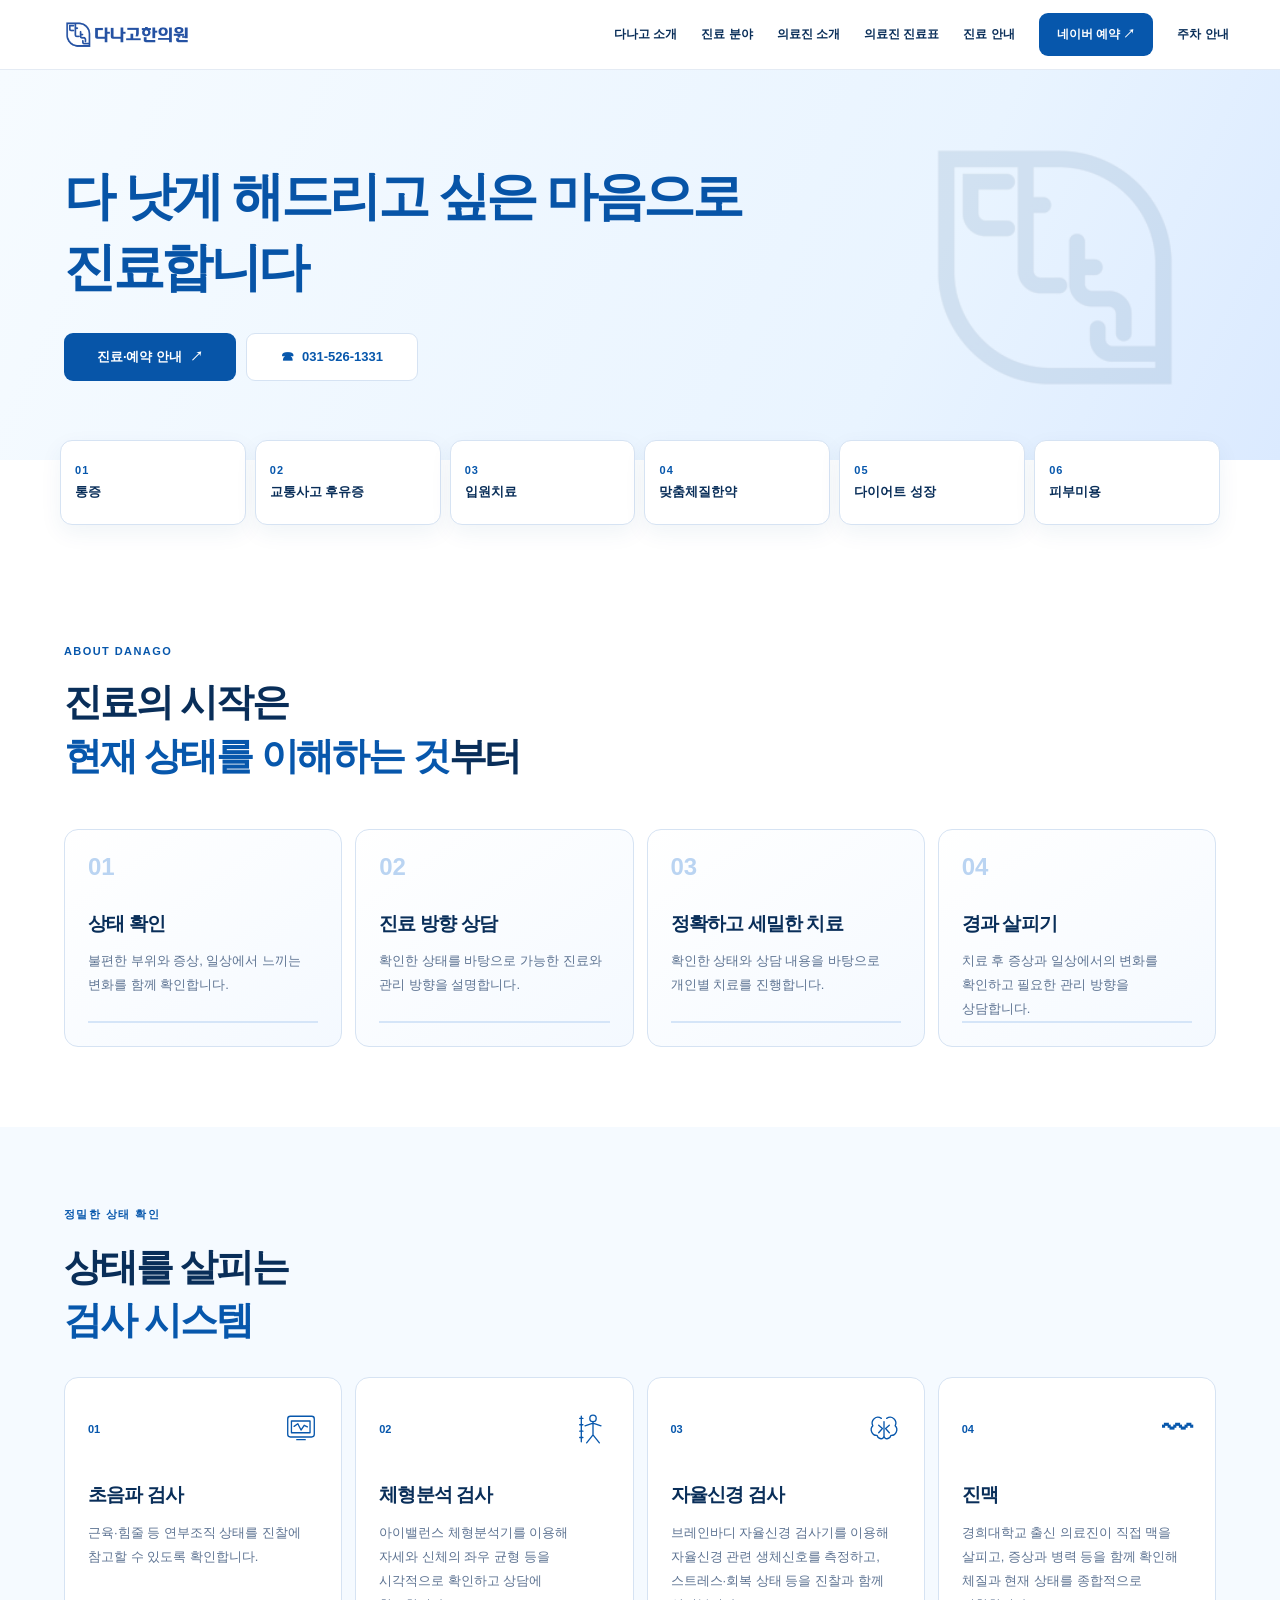
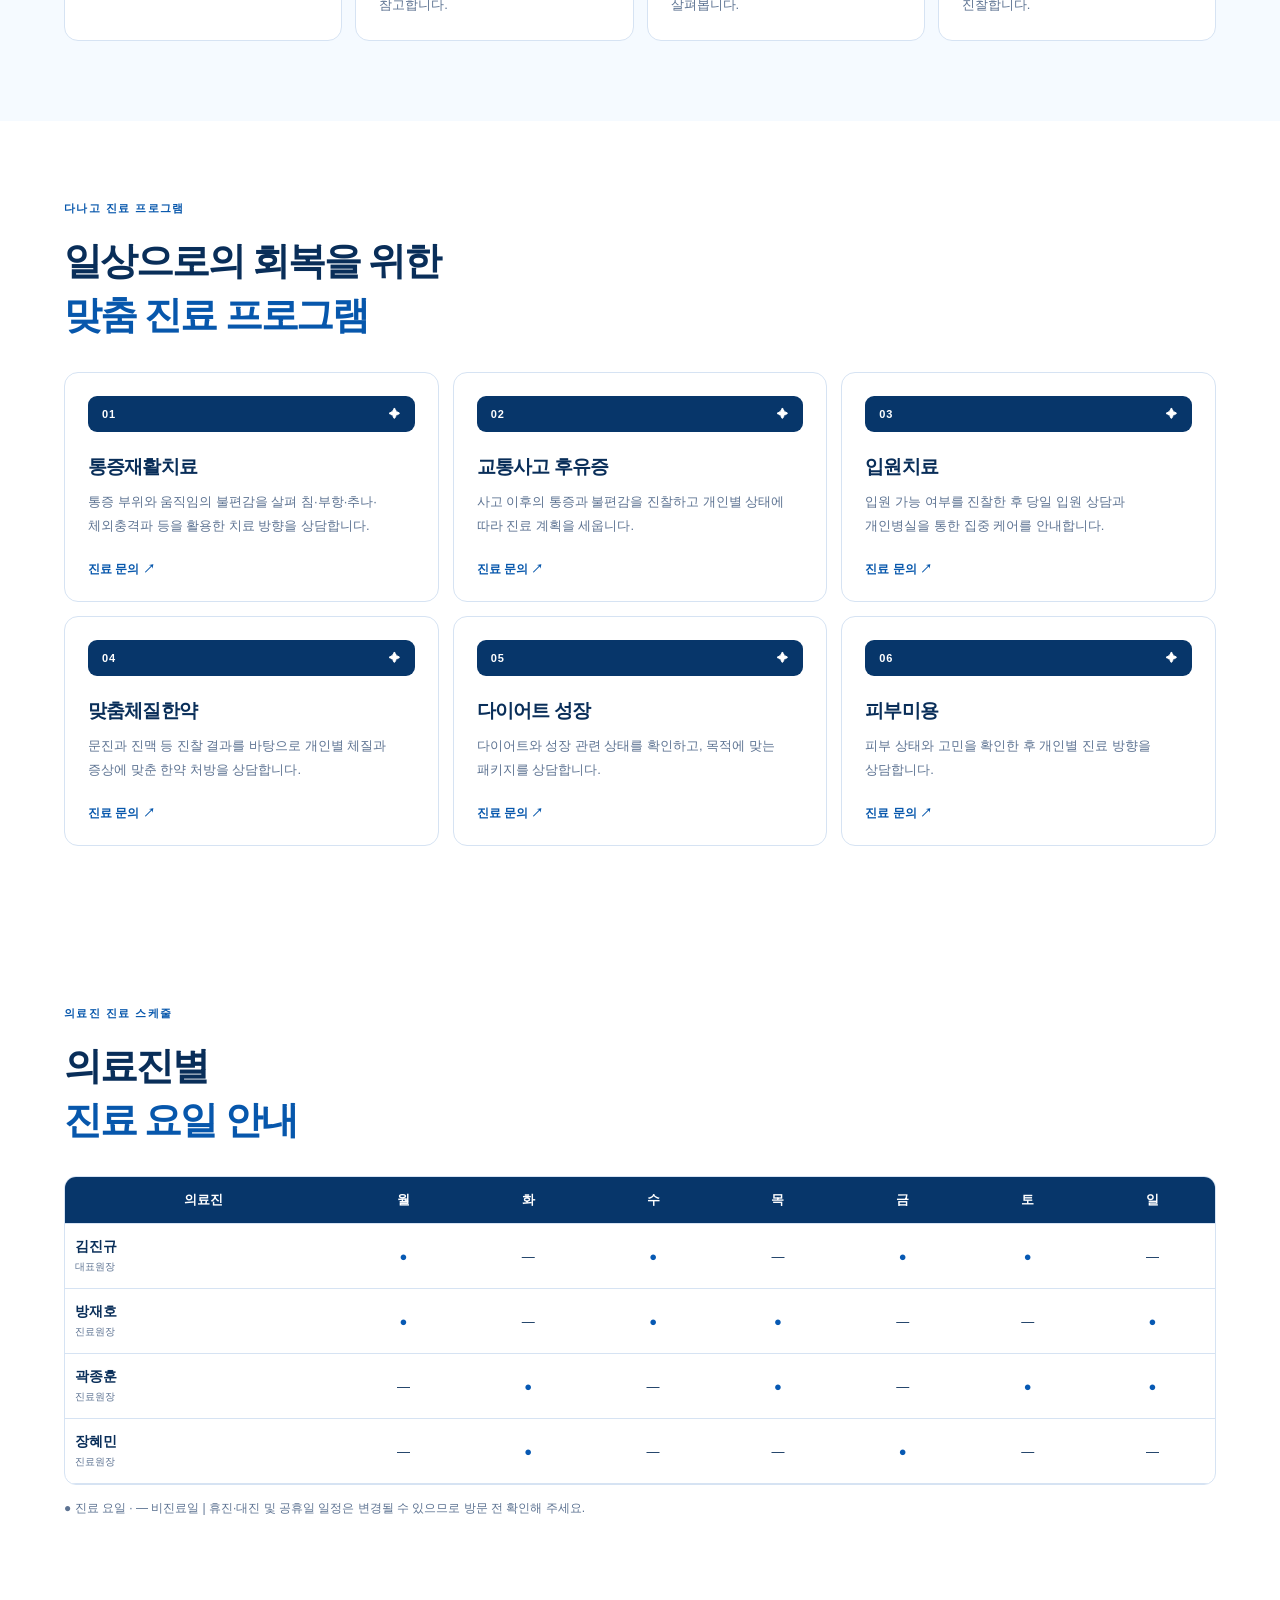
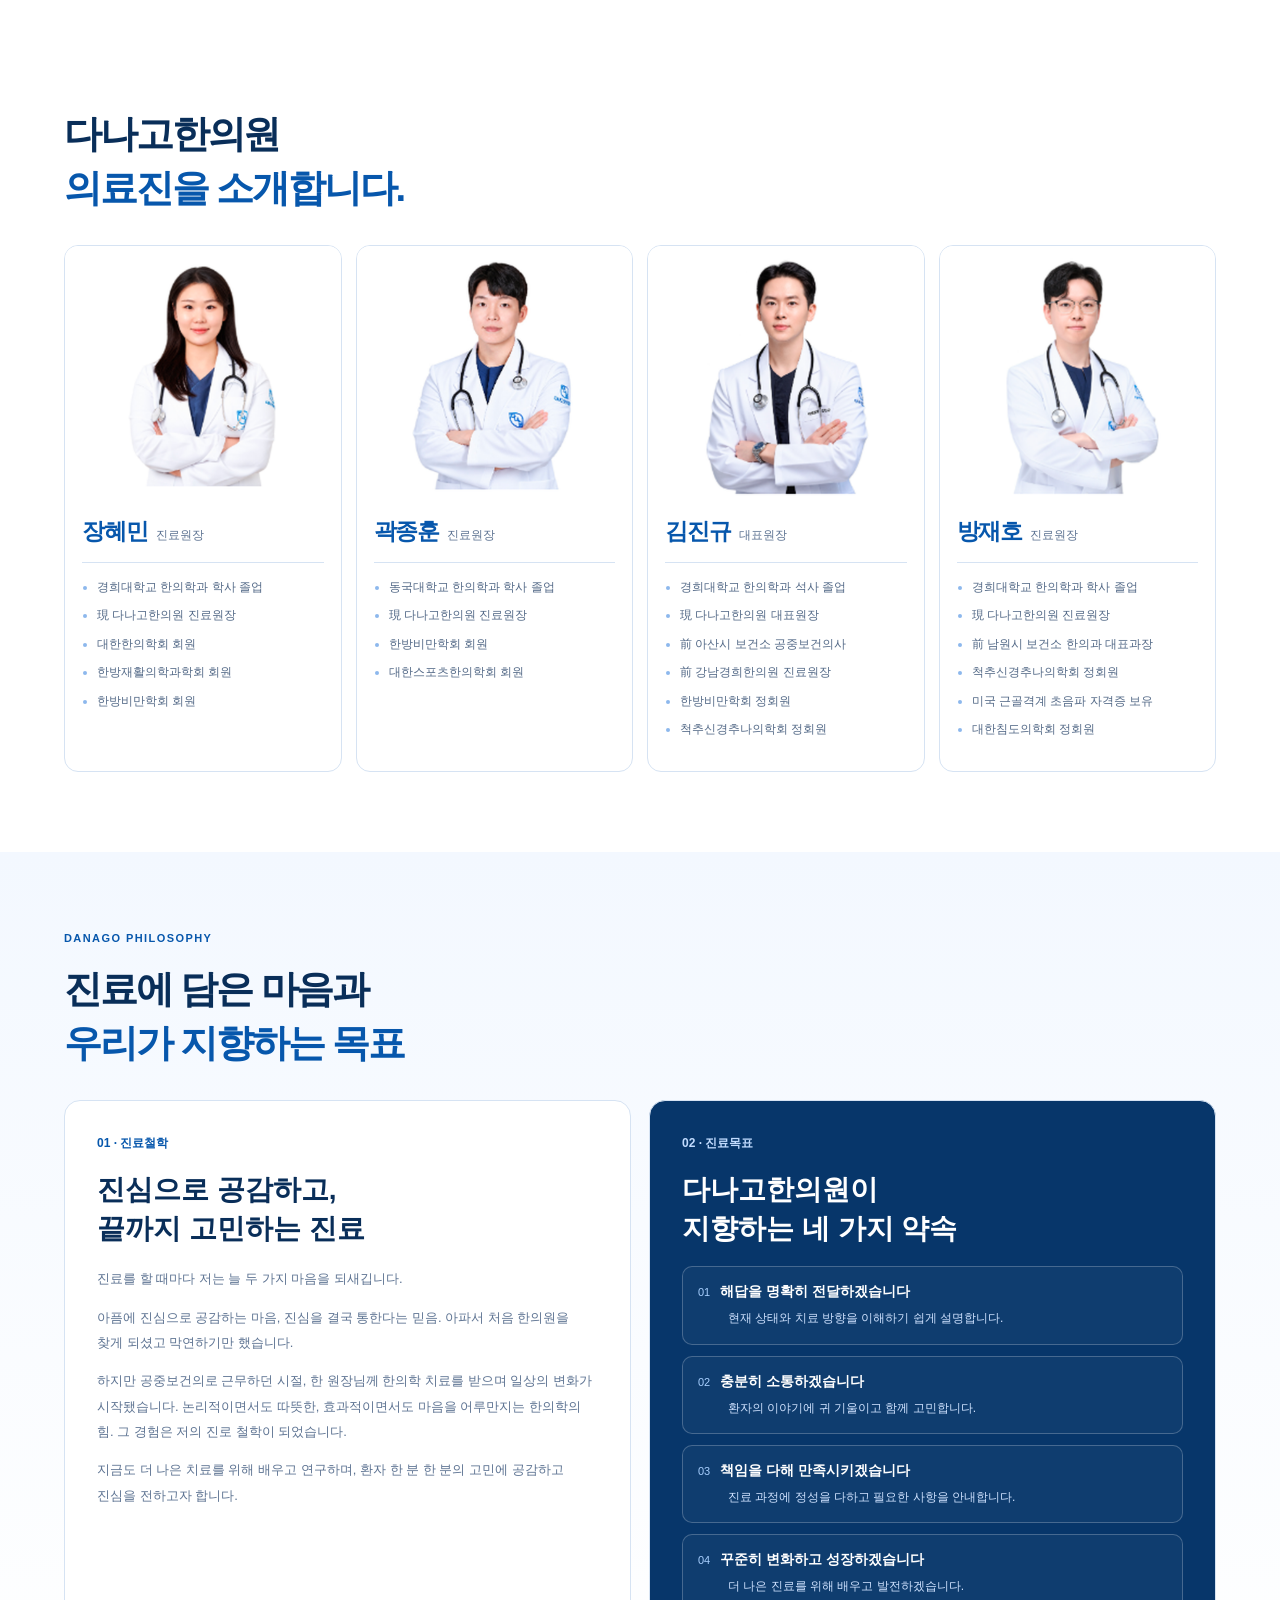
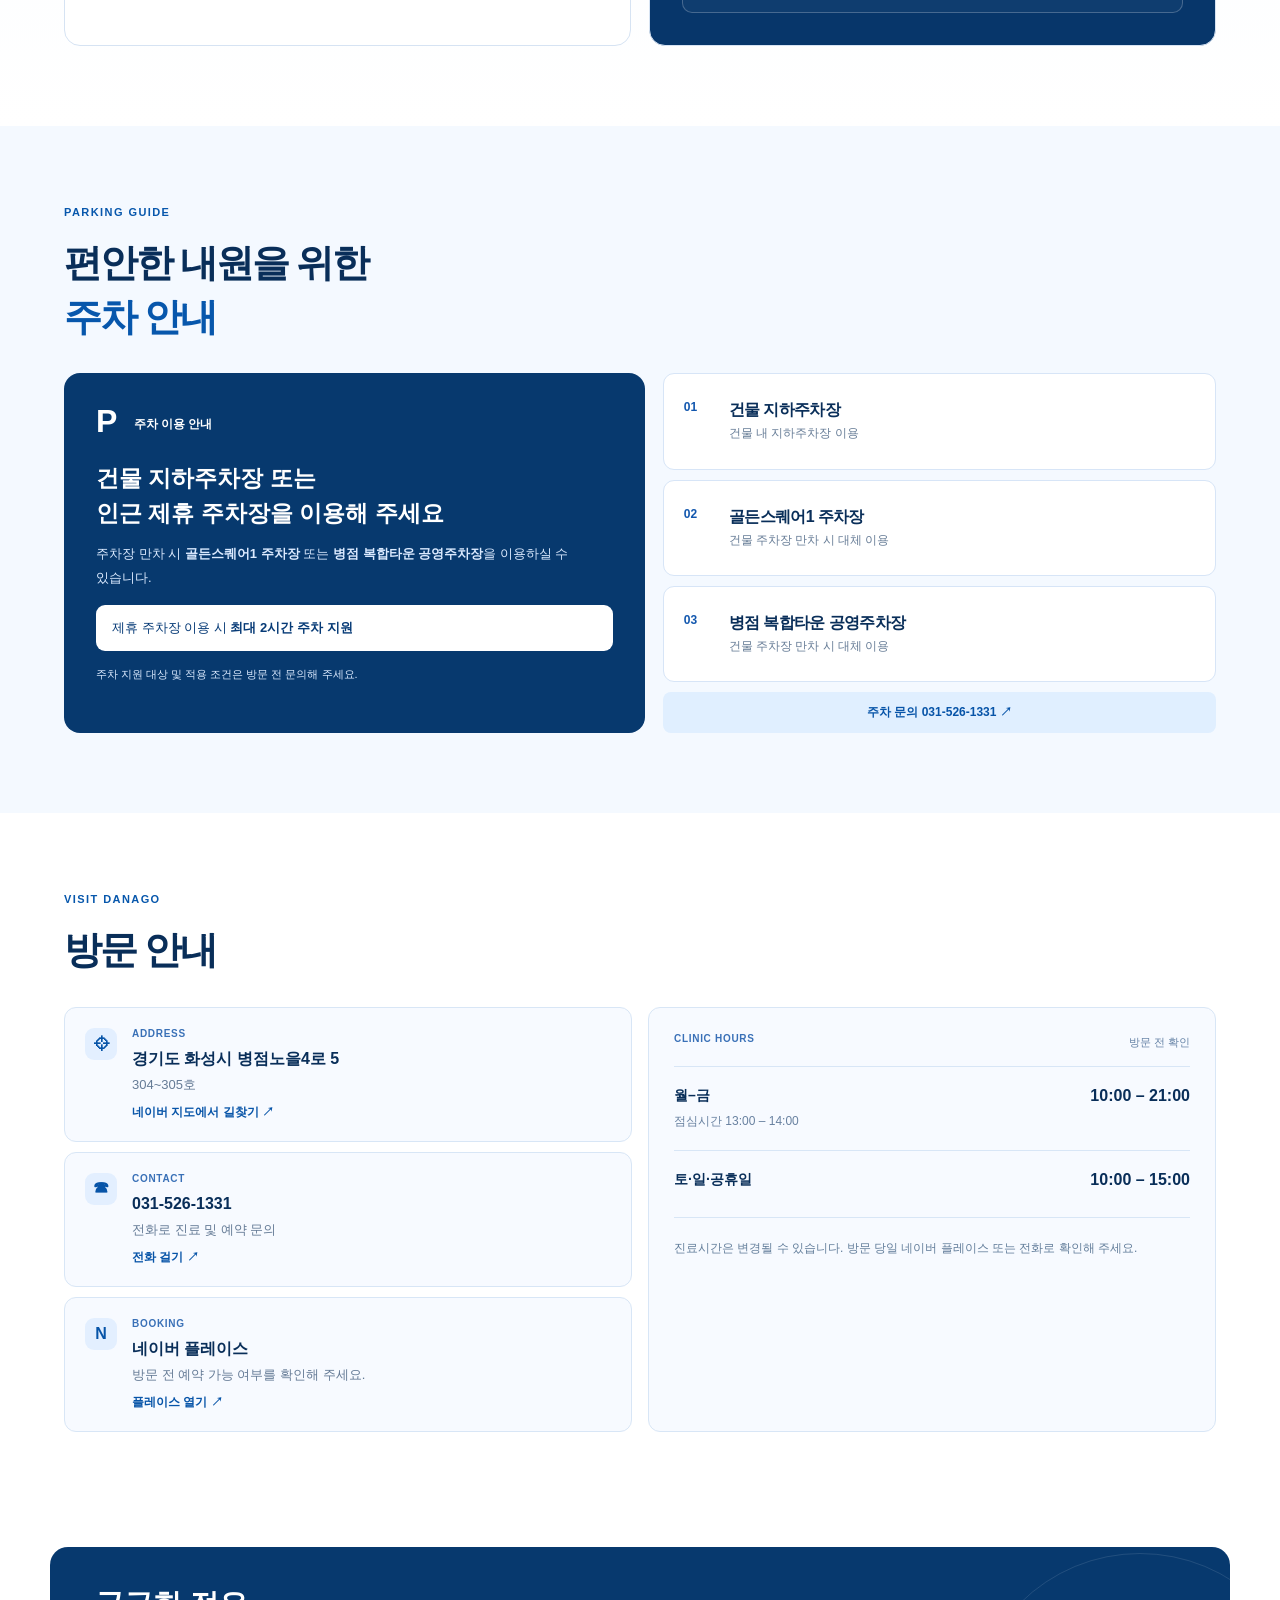
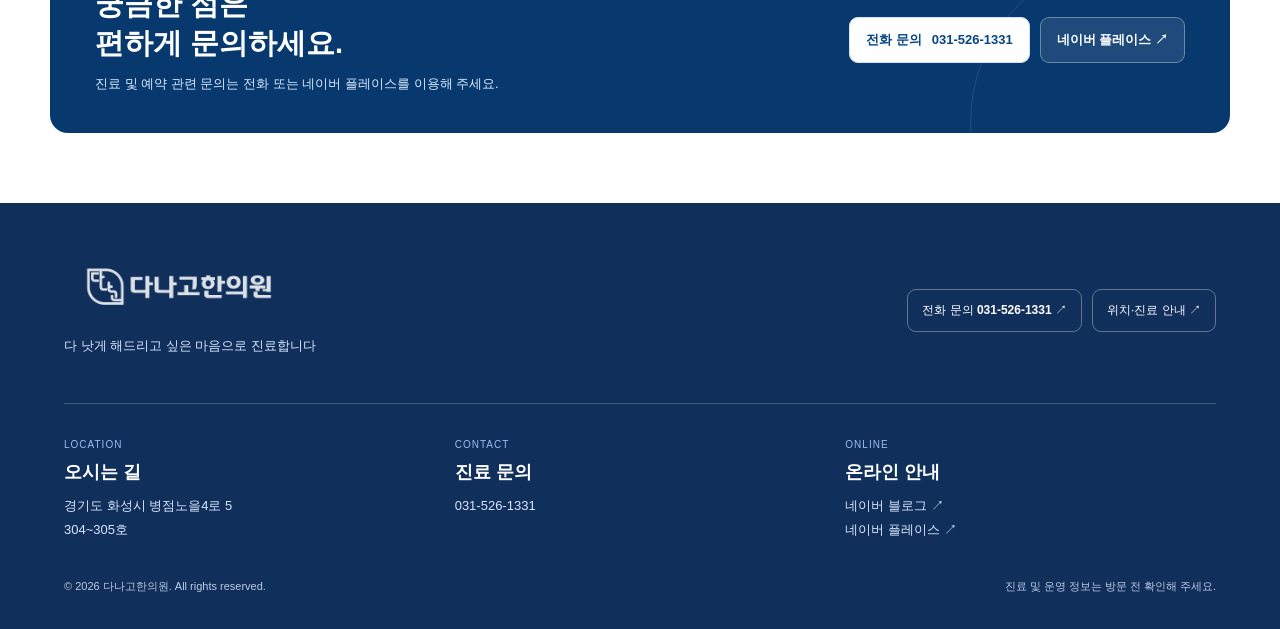
==== commit c718474a: "Add files via upload" ====
--- a/index.html
+++ b/index.html
@@ -45,16 +45,16 @@
 <div class="section-kicker"><span>ABOUT DANAGO</span><b></b></div>
 <div class="section-head">
 <h2>진료의 시작은<br/><em>현재 상태를 이해하는 것</em>부터</h2>
-<p>불편한 증상은 사람마다 다르게 나타납니다. 다나고한의원은 증상과 몸 상태를 살펴 진료 방향을 안내합니다. 구체적인 치료 계획은 의료진 상담을 통해 확인해 주세요.</p>
+
 </div>
 <div class="process-grid">
-<article class="process-card"><div class="process-top"><span>STEP 01</span><span class="process-icon">01</span></div><h3>상태 확인</h3><p>불편한 부위와 증상, 일상에서 느끼는 변화를 함께 확인합니다.</p><div class="process-line"></div></article>
-<article class="process-card"><div class="process-top"><span>STEP 02</span><span class="process-icon">02</span></div><h3>진료 방향 상담</h3><p>확인한 상태를 바탕으로 가능한 진료와 관리 방향을 설명합니다.</p><div class="process-line"></div></article>
-<article class="process-card"><div class="process-top"><span>STEP 03</span><span class="process-icon">03</span></div><h3>정확하고 세밀한 치료</h3><p>확인한 상태와 상담 내용을 바탕으로 개인별 치료를 진행합니다.</p><div class="process-line"></div></article>
-<article class="process-card"><div class="process-top"><span>STEP 04</span><span class="process-icon">04</span></div><h3>경과 살피기</h3><p>치료 후 증상과 일상에서의 변화를 확인하고 필요한 관리 방향을 상담합니다.</p><div class="process-line"></div></article>
+<article class="process-card"><div class="process-top"><span class="process-icon">01</span></div><h3>상태 확인</h3><p>불편한 부위와 증상, 일상에서 느끼는 변화를 함께 확인합니다.</p><div class="process-line"></div></article>
+<article class="process-card"><div class="process-top"><span class="process-icon">02</span></div><h3>진료 방향 상담</h3><p>확인한 상태를 바탕으로 가능한 진료와 관리 방향을 설명합니다.</p><div class="process-line"></div></article>
+<article class="process-card"><div class="process-top"><span class="process-icon">03</span></div><h3>정확하고 세밀한 치료</h3><p>확인한 상태와 상담 내용을 바탕으로 개인별 치료를 진행합니다.</p><div class="process-line"></div></article>
+<article class="process-card"><div class="process-top"><span class="process-icon">04</span></div><h3>경과 살피기</h3><p>치료 후 증상과 일상에서의 변화를 확인하고 필요한 관리 방향을 상담합니다.</p><div class="process-line"></div></article>
 </div>
 </section>
-<section class="section diag-section" id="care"><div class="section-kicker"><span>정밀한 상태 확인</span><b></b></div><div class="section-head"><h2>상태를 살피는<br/><em>검사 시스템</em></h2><p>필요한 검사 항목은 의료진 진찰을 통해 결정하며, 검사 결과는 증상과 함께 종합적으로 해석합니다.</p></div><div class="modern-grid diagnostics-grid"><article class="modern-card diag-card"><div class="modern-card-top"><span>01</span><svg aria-hidden="true" fill="none" stroke="currentColor" stroke-linecap="round" stroke-linejoin="round" stroke-width="2.5" viewbox="0 0 64 64"><rect height="39" rx="5" width="50" x="7" y="8"></rect><path d="M14 17h35v22H14zM19 27l7-5 6 12 6-9 6 3M24 52h16"></path></svg></div><h3>초음파 검사</h3><p>근육·힘줄 등 연부조직 상태를 진찰에 참고할 수 있도록 확인합니다.</p></article><article class="modern-card diag-card"><div class="modern-card-top"><span>02</span><svg aria-hidden="true" fill="none" stroke="currentColor" stroke-linecap="round" stroke-linejoin="round" stroke-width="2.5" viewbox="0 0 64 64"><circle cx="32" cy="12" r="6"></circle><path d="M32 18v25m-15-17 15-5 15 5M32 43 20 58m12-15 12 15M10 8v48m-3-44h6m-6 12h6m-6 12h6m-6 12h6"></path></svg></div><h3>체형분석 검사</h3><p>아이밸런스 체형분석기를 이용해 자세와 신체의 좌우 균형 등을 시각적으로 확인하고 상담에 참고합니다.</p></article><article class="modern-card diag-card"><div class="modern-card-top"><span>03</span><svg aria-hidden="true" fill="none" stroke="currentColor" stroke-linecap="round" stroke-linejoin="round" stroke-width="2.5" viewbox="0 0 64 64"><path d="M27 12c-10-7-21 4-16 14-7 7-1 19 8 18 2 8 13 9 13 0V18m5-6c10-7 21 4 16 14 7 7 1 19-8 18-2 8-13 9-13 0V18M22 25l7 6-7 8m20-14-7 6 7 8"></path></svg></div><h3>자율신경 검사</h3><p>브레인바디 자율신경 검사기를 이용해 자율신경 관련 생체신호를 측정하고, 스트레스·회복 상태 등을 진찰과 함께 살펴봅니다.</p></article><article class="modern-card diag-card"><div class="modern-card-top"><span>04</span><span aria-hidden="true" class="pulse-icon">〰</span></div><h3>진맥</h3><p>경희대학교 출신 의료진이 직접 맥을 살피고, 증상과 병력 등을 함께 확인해 체질과 현재 상태를 종합적으로 진찰합니다.</p></article></div></section><section class="section program-section" id="programs"><div class="section-kicker"><span>다나고 진료 프로그램</span><b></b></div><div class="section-head"><h2>일상으로의 회복을 위한<br/><em>맞춤 진료 프로그램</em></h2><p>치료 방법과 기간, 보험 적용 여부는 환자 상태와 진료 결과에 따라 달라질 수 있습니다.</p></div><div class="modern-grid programs-grid"><article class="modern-card program-card"><div class="modern-card-top"><span>01</span><span aria-hidden="true" class="program-icon">✦</span></div><h3>통증재활치료</h3><p>통증 부위와 움직임의 불편감을 살펴 침·부항·추나·체외충격파 등을 활용한 치료 방향을 상담합니다.</p><a href="tel:0315261331">진료 문의 <span>↗</span></a></article><article class="modern-card program-card"><div class="modern-card-top"><span>02</span><span aria-hidden="true" class="program-icon">✦</span></div><h3>교통사고 후유증</h3><p>사고 이후의 통증과 불편감을 진찰하고 개인별 상태에 따라 진료 계획을 세웁니다.</p><a href="tel:0315261331">진료 문의 <span>↗</span></a></article><article class="modern-card program-card"><div class="modern-card-top"><span>03</span><span aria-hidden="true" class="program-icon">✦</span></div><h3>입원치료</h3><p>입원 가능 여부를 진찰한 후 당일 입원 상담과 개인병실을 통한 집중 케어를 안내합니다.</p><a href="tel:0315261331">진료 문의 <span>↗</span></a></article><article class="modern-card program-card"><div class="modern-card-top"><span>04</span><span aria-hidden="true" class="program-icon">✦</span></div><h3>맞춤체질한약</h3><p>문진과 진맥 등 진찰 결과를 바탕으로 개인별 체질과 증상에 맞춘 한약 처방을 상담합니다.</p><a href="tel:0315261331">진료 문의 <span>↗</span></a></article><article class="modern-card program-card"><div class="modern-card-top"><span>05</span><span aria-hidden="true" class="program-icon">✦</span></div><h3>다이어트 성장</h3><p>다이어트와 성장 관련 상태를 확인하고, 목적에 맞는 패키지를 상담합니다.</p><a href="tel:0315261331">진료 문의 <span>↗</span></a></article><article class="modern-card program-card"><div class="modern-card-top"><span>06</span><span aria-hidden="true" class="program-icon">✦</span></div><h3>피부미용</h3><p>피부 상태와 고민을 확인한 후 개인별 진료 방향을 상담합니다.</p><a href="tel:0315261331">진료 문의 <span>↗</span></a></article></div></section><section class="section schedule-section" id="schedule"><div class="section-kicker"><span>의료진 진료 스케줄</span><b></b></div><div class="section-head"><h2>의료진별<br/><em>진료 요일 안내</em></h2><p>의료진 진료 스케줄입니다. 방문 전 진료 일정을 확인해 주세요.</p></div>
+<section class="section diag-section" id="care"><div class="section-kicker"><span>정밀한 상태 확인</span><b></b></div><div class="section-head"><h2>상태를 살피는<br/><em>검사 시스템</em></h2></div><div class="modern-grid diagnostics-grid"><article class="modern-card diag-card"><div class="modern-card-top"><span>01</span><svg aria-hidden="true" fill="none" stroke="currentColor" stroke-linecap="round" stroke-linejoin="round" stroke-width="2.5" viewbox="0 0 64 64"><rect height="39" rx="5" width="50" x="7" y="8"></rect><path d="M14 17h35v22H14zM19 27l7-5 6 12 6-9 6 3M24 52h16"></path></svg></div><h3>초음파 검사</h3><p>근육·힘줄 등 연부조직 상태를 진찰에 참고할 수 있도록 확인합니다.</p></article><article class="modern-card diag-card"><div class="modern-card-top"><span>02</span><svg aria-hidden="true" fill="none" stroke="currentColor" stroke-linecap="round" stroke-linejoin="round" stroke-width="2.5" viewbox="0 0 64 64"><circle cx="32" cy="12" r="6"></circle><path d="M32 18v25m-15-17 15-5 15 5M32 43 20 58m12-15 12 15M10 8v48m-3-44h6m-6 12h6m-6 12h6m-6 12h6"></path></svg></div><h3>체형분석 검사</h3><p>아이밸런스 체형분석기를 이용해 자세와 신체의 좌우 균형 등을 시각적으로 확인하고 상담에 참고합니다.</p></article><article class="modern-card diag-card"><div class="modern-card-top"><span>03</span><svg aria-hidden="true" fill="none" stroke="currentColor" stroke-linecap="round" stroke-linejoin="round" stroke-width="2.5" viewbox="0 0 64 64"><path d="M27 12c-10-7-21 4-16 14-7 7-1 19 8 18 2 8 13 9 13 0V18m5-6c10-7 21 4 16 14 7 7 1 19-8 18-2 8-13 9-13 0V18M22 25l7 6-7 8m20-14-7 6 7 8"></path></svg></div><h3>자율신경 검사</h3><p>브레인바디 자율신경 검사기를 이용해 자율신경 관련 생체신호를 측정하고, 스트레스·회복 상태 등을 진찰과 함께 살펴봅니다.</p></article><article class="modern-card diag-card"><div class="modern-card-top"><span>04</span><span aria-hidden="true" class="pulse-icon">〰</span></div><h3>진맥</h3><p>경희대학교 출신 의료진이 직접 맥을 살피고, 증상과 병력 등을 함께 확인해 체질과 현재 상태를 종합적으로 진찰합니다.</p></article></div></section><section class="section program-section" id="programs"><div class="section-kicker"><span>다나고 진료 프로그램</span><b></b></div><div class="section-head"><h2>일상으로의 회복을 위한<br/><em>맞춤 진료 프로그램</em></h2></div><div class="modern-grid programs-grid"><article class="modern-card program-card"><div class="modern-card-top"><span>01</span><span aria-hidden="true" class="program-icon">✦</span></div><h3>통증재활치료</h3><p>통증 부위와 움직임의 불편감을 살펴 침·부항·추나·체외충격파 등을 활용한 치료 방향을 상담합니다.</p><a href="tel:0315261331">진료 문의 <span>↗</span></a></article><article class="modern-card program-card"><div class="modern-card-top"><span>02</span><span aria-hidden="true" class="program-icon">✦</span></div><h3>교통사고 후유증</h3><p>사고 이후의 통증과 불편감을 진찰하고 개인별 상태에 따라 진료 계획을 세웁니다.</p><a href="tel:0315261331">진료 문의 <span>↗</span></a></article><article class="modern-card program-card"><div class="modern-card-top"><span>03</span><span aria-hidden="true" class="program-icon">✦</span></div><h3>입원치료</h3><p>입원 가능 여부를 진찰한 후 당일 입원 상담과 개인병실을 통한 집중 케어를 안내합니다.</p><a href="tel:0315261331">진료 문의 <span>↗</span></a></article><article class="modern-card program-card"><div class="modern-card-top"><span>04</span><span aria-hidden="true" class="program-icon">✦</span></div><h3>맞춤체질한약</h3><p>문진과 진맥 등 진찰 결과를 바탕으로 개인별 체질과 증상에 맞춘 한약 처방을 상담합니다.</p><a href="tel:0315261331">진료 문의 <span>↗</span></a></article><article class="modern-card program-card"><div class="modern-card-top"><span>05</span><span aria-hidden="true" class="program-icon">✦</span></div><h3>다이어트 성장</h3><p>다이어트와 성장 관련 상태를 확인하고, 목적에 맞는 패키지를 상담합니다.</p><a href="tel:0315261331">진료 문의 <span>↗</span></a></article><article class="modern-card program-card"><div class="modern-card-top"><span>06</span><span aria-hidden="true" class="program-icon">✦</span></div><h3>피부미용</h3><p>피부 상태와 고민을 확인한 후 개인별 진료 방향을 상담합니다.</p><a href="tel:0315261331">진료 문의 <span>↗</span></a></article></div></section><section class="section schedule-section" id="schedule"><div class="section-kicker"><span>의료진 진료 스케줄</span><b></b></div><div class="section-head"><h2>의료진별<br/><em>진료 요일 안내</em></h2></div>
 <div class="schedule-scroll"><table class="schedule-table"><thead><tr><th scope="col">의료진</th><th>월</th><th>화</th><th>수</th><th>목</th><th>금</th><th>토</th><th>일</th></tr></thead><tbody>
 <tr><th scope="row">김진규 <small>대표원장</small></th><td class="on">●</td><td>—</td><td class="on">●</td><td>—</td><td class="on">●</td><td class="on">●</td><td>—</td></tr>
 <tr><th scope="row">방재호 <small>진료원장</small></th><td class="on">●</td><td>—</td><td class="on">●</td><td class="on">●</td><td>—</td><td>—</td><td class="on">●</td></tr>
@@ -65,7 +65,7 @@
 <div class="section-kicker"><span></span><b></b></div>
 <div class="section-head doctors-head">
 <h2>다나고한의원<br/><em>의료진을 소개합니다.</em></h2>
-<p>네 분의 의료진을 소개합니다.</p>
+
 </div>
 <div class="doctors-grid premium-doctors-grid">
 <article class="doctor-card">
@@ -87,7 +87,7 @@
 </div></section>
 <section class="section philosophy-section" id="philosophy">
 <div class="section-kicker"><span>DANAGO PHILOSOPHY</span><b></b></div>
-<div class="section-head"><h2>진료에 담은 마음과<br/><em>우리가 지향하는 목표</em></h2><p>다 낫게 해드리고 싶은 마음으로 진료합니다</p></div>
+<div class="section-head"><h2>진료에 담은 마음과<br/><em>우리가 지향하는 목표</em></h2></div>
 <div class="philosophy-layout">
 <article class="philosophy-card">
 <span class="philosophy-label">01 · 진료철학</span>
@@ -109,9 +109,9 @@
 </article>
 </div>
 </section>
-<section class="section parking-section" id="parking"><div class="section-kicker"><span>PARKING GUIDE</span><b></b></div><div class="section-head"><h2>편안한 내원을 위한<br/><em>주차 안내</em></h2><p>다나고한의원 방문 시 이용 가능한 주차장과 주차 지원 내용을 안내합니다.</p></div><div class="parking-layout"><div class="parking-intro"><div class="parking-sign">P <span>주차 이용 안내</span></div><h3>건물 지하주차장 또는<br/>인근 제휴 주차장을 이용해 주세요</h3><p>주차장 만차 시 <strong>골든스퀘어1 주차장</strong> 또는 <strong>병점 복합타운 공영주차장</strong>을 이용하실 수 있습니다.</p><div class="parking-highlight">제휴 주차장 이용 시 <strong>최대 2시간 주차 지원</strong></div><p class="parking-note">주차 지원 대상 및 적용 조건은 방문 전 문의해 주세요.</p></div><div class="parking-options"><article><span class="parking-number">01</span><h4>건물 지하주차장</h4><p>건물 내 지하주차장 이용</p></article><article><span class="parking-number">02</span><h4>골든스퀘어1 주차장</h4><p>건물 주차장 만차 시 대체 이용</p></article><article><span class="parking-number">03</span><h4>병점 복합타운 공영주차장</h4><p>건물 주차장 만차 시 대체 이용</p></article><a class="parking-call" href="tel:0315261331">주차 문의 031-526-1331 ↗</a></div></div></section><section class="section visit" id="visit">
+<section class="section parking-section" id="parking"><div class="section-kicker"><span>PARKING GUIDE</span><b></b></div><div class="section-head"><h2>편안한 내원을 위한<br/><em>주차 안내</em></h2></div><div class="parking-layout"><div class="parking-intro"><div class="parking-sign">P <span>주차 이용 안내</span></div><h3>건물 지하주차장 또는<br/>인근 제휴 주차장을 이용해 주세요</h3><p>주차장 만차 시 <strong>골든스퀘어1 주차장</strong> 또는 <strong>병점 복합타운 공영주차장</strong>을 이용하실 수 있습니다.</p><div class="parking-highlight">제휴 주차장 이용 시 <strong>최대 2시간 주차 지원</strong></div><p class="parking-note">주차 지원 대상 및 적용 조건은 방문 전 문의해 주세요.</p></div><div class="parking-options"><article><span class="parking-number">01</span><h4>건물 지하주차장</h4><p>건물 내 지하주차장 이용</p></article><article><span class="parking-number">02</span><h4>골든스퀘어1 주차장</h4><p>건물 주차장 만차 시 대체 이용</p></article><article><span class="parking-number">03</span><h4>병점 복합타운 공영주차장</h4><p>건물 주차장 만차 시 대체 이용</p></article><a class="parking-call" href="tel:0315261331">주차 문의 031-526-1331 ↗</a></div></div></section><section class="section visit" id="visit">
 <div class="section-kicker"><span>VISIT DANAGO</span><b></b></div>
-<div class="section-head visit-head"><h2>방문 안내</h2><p>방문 전 예약 가능 여부를 확인해 주세요.</p></div>
+<div class="section-head visit-head"><h2>방문 안내</h2></div>
 <div class="visit-grid">
 <div class="visit-details">
 <article class="visit-item"><span class="visit-icon">⌖</span><div><span class="visit-label">ADDRESS</span><h3>경기도 화성시 병점노을4로 5</h3><p>304~305호</p><a href="https://map.naver.com/p/search/경기도%20화성시%20병점노을4로%205%20다나고한의원" rel="noopener" target="_blank">네이버 지도에서 길찾기 ↗</a></div></article>
--- a/styles.css
+++ b/styles.css
@@ -122,3 +122,7 @@
 .doctor-bio li{font-size:12px;letter-spacing:0}
 .hero h1{font-size:22px}
 }
+
+/* v32: requested section spacing only; keep all other v31 styles */
+.about .section-head{margin-bottom:46px}
+@media(max-width:650px){.about .section-head{margin-bottom:30px}}
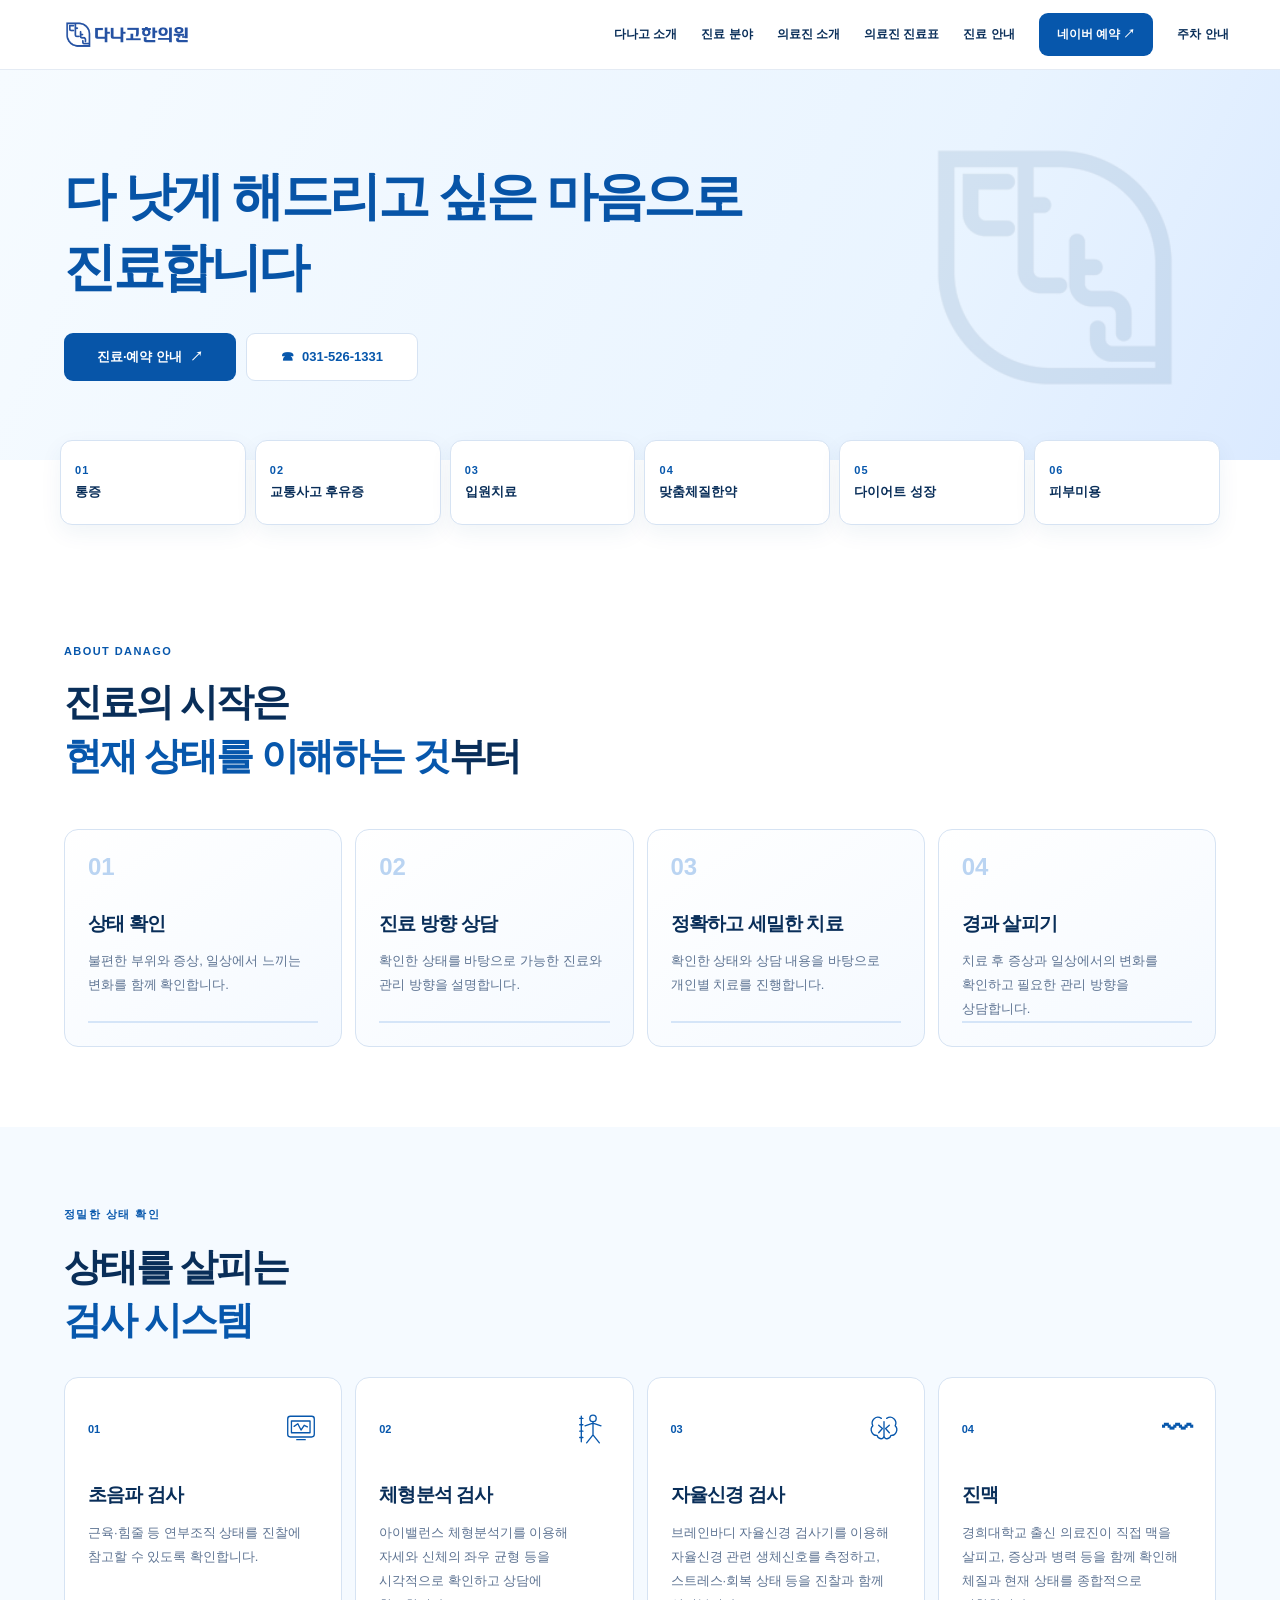
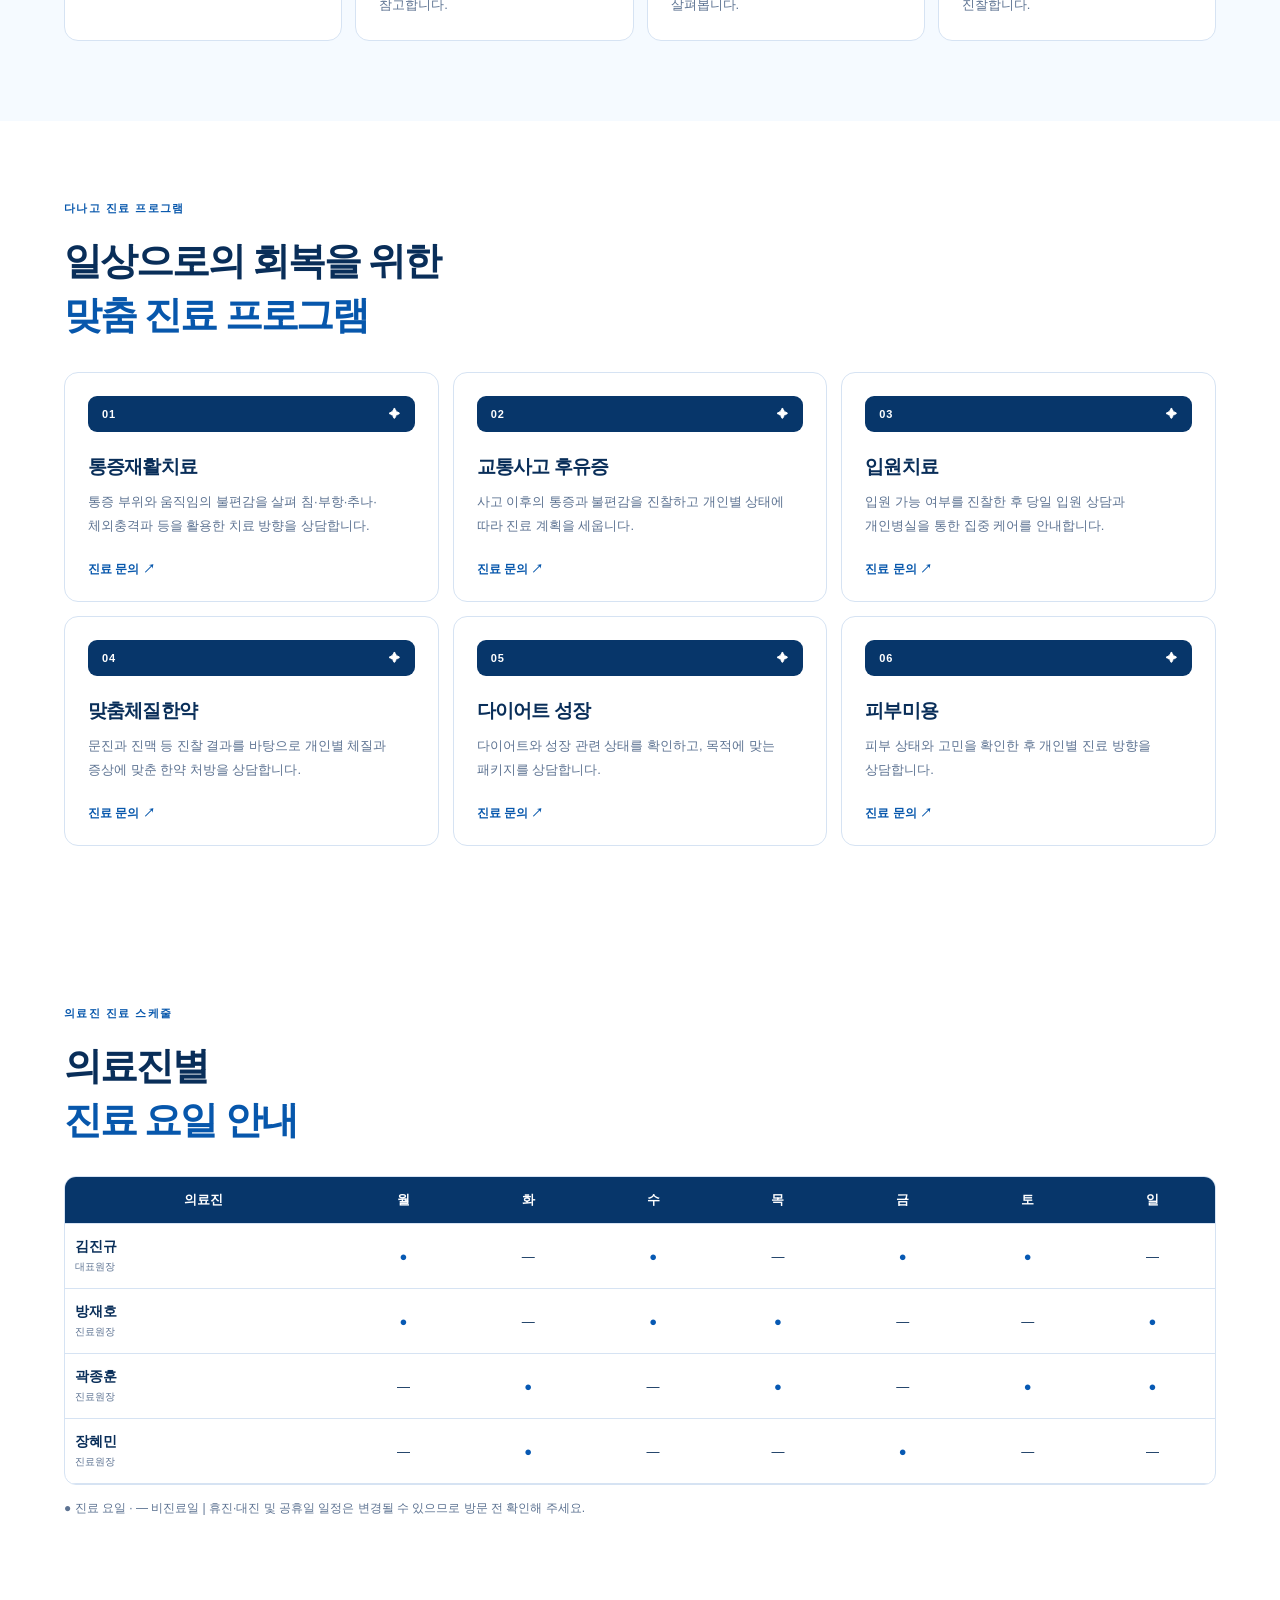
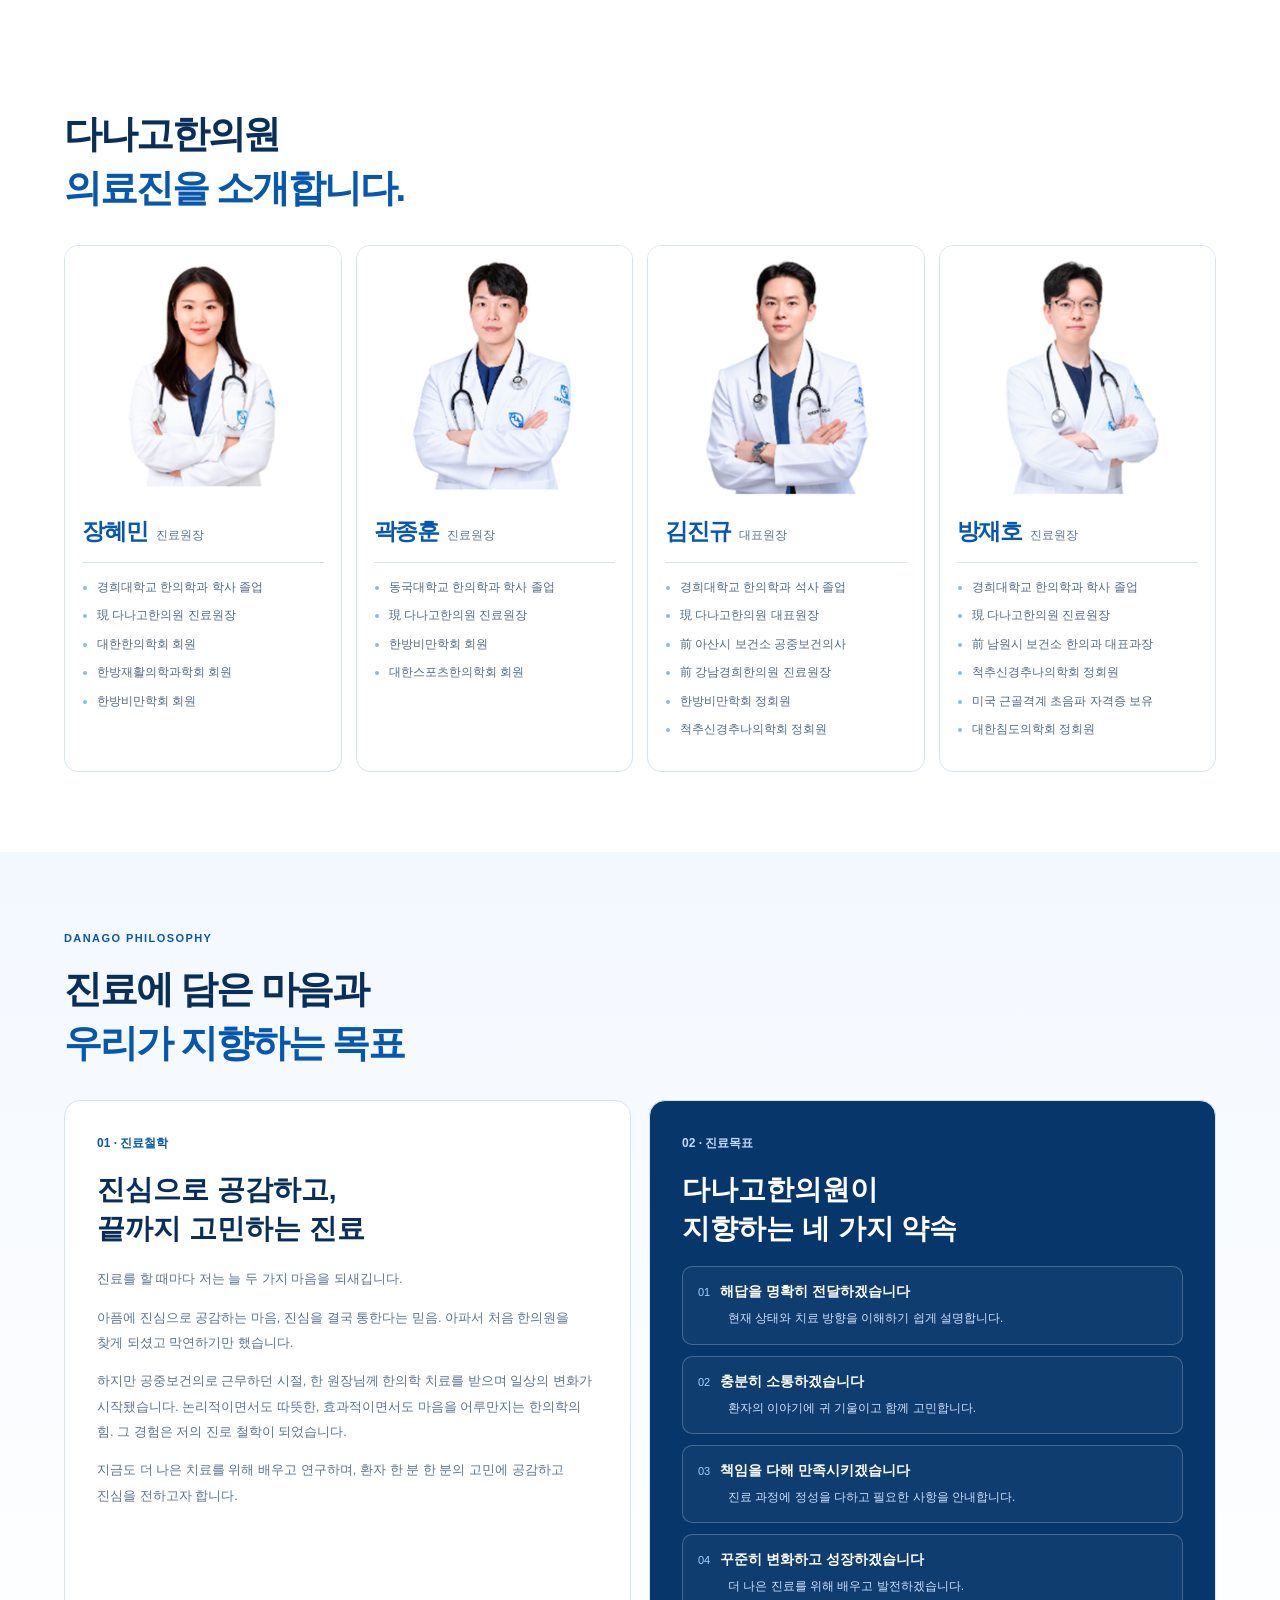
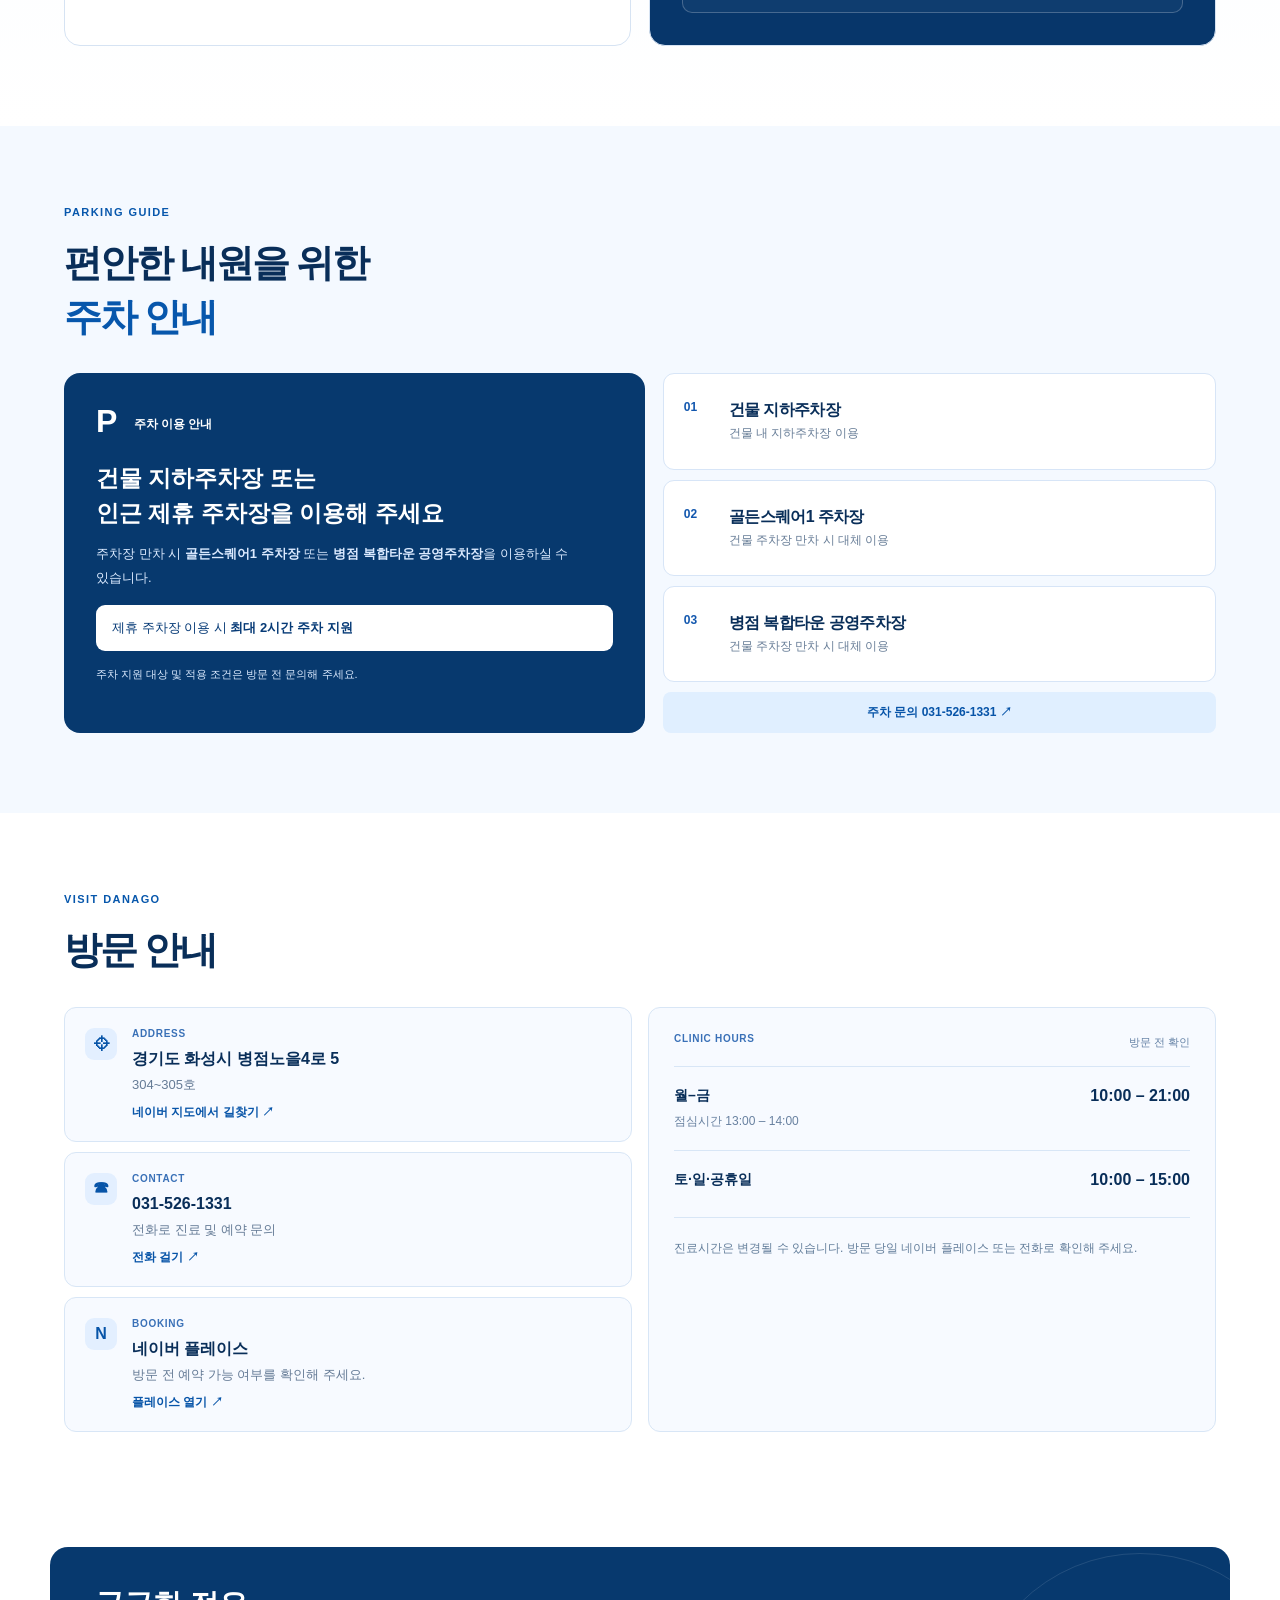
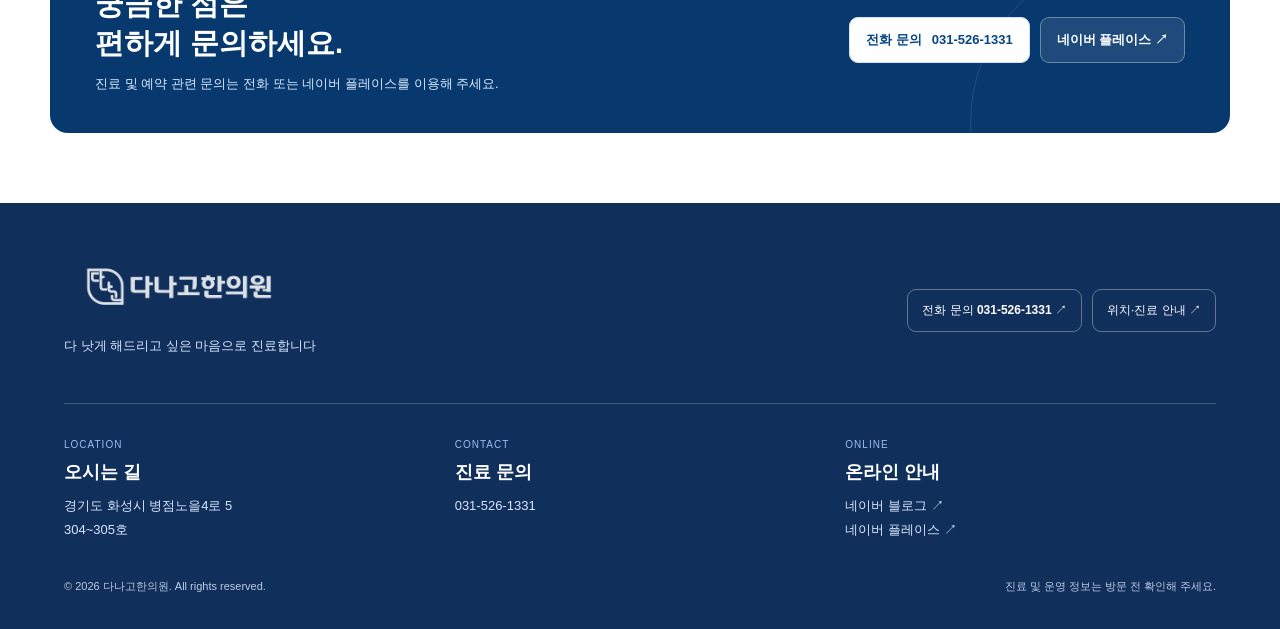
==== commit d0e67463: "Add files via upload" ====
--- a/index.html
+++ b/index.html
@@ -10,7 +10,8 @@
 <meta content="다 낫게 해드리고 싶은 마음으로 진료합니다" property="og:description"/>
 <meta content="website" property="og:type"/>
 <title>다나고한의원 | 병점</title>
-<link href="danago-logo.png" rel="icon"/>
+<link rel="icon" type="image/png" sizes="512x512" href="favicon.png"/>
+<link rel="apple-touch-icon" href="apple-touch-icon.png"/>
 <link href="styles.css" rel="stylesheet"/>
 </head>
 <body>
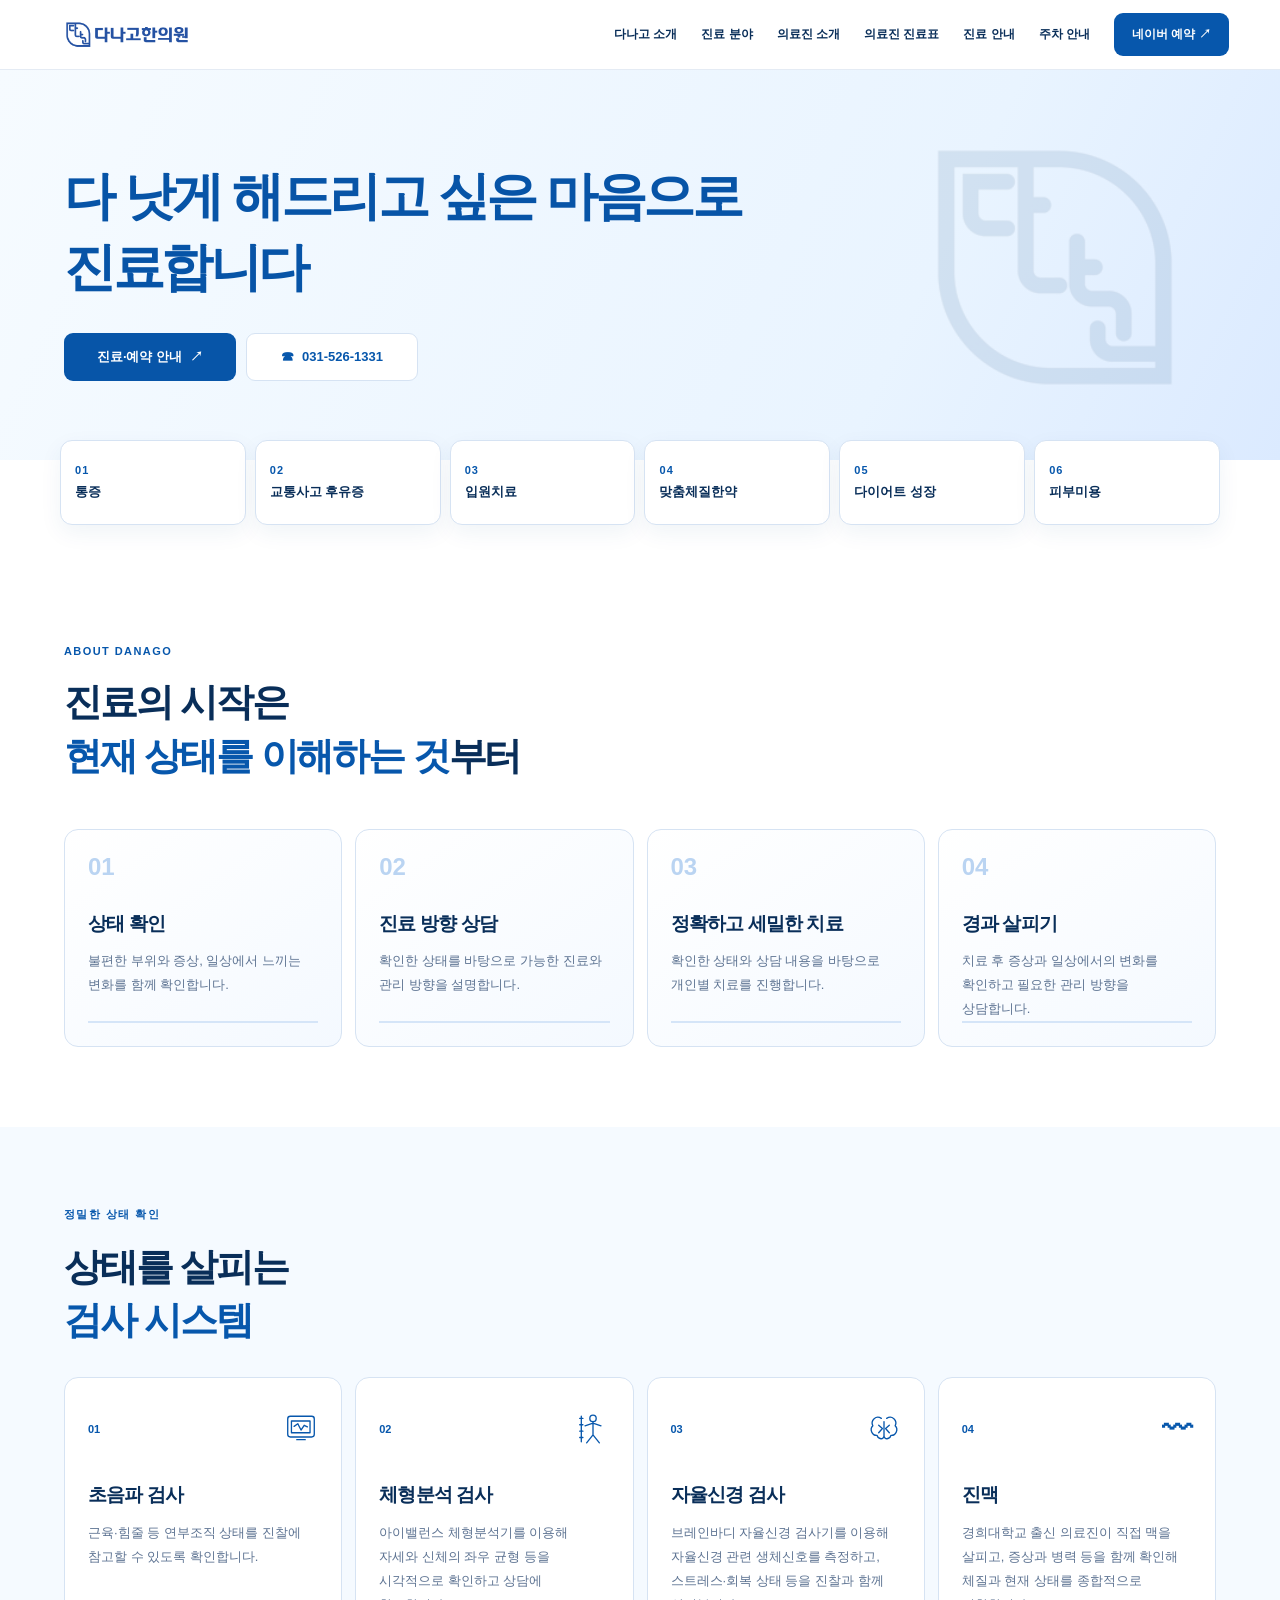
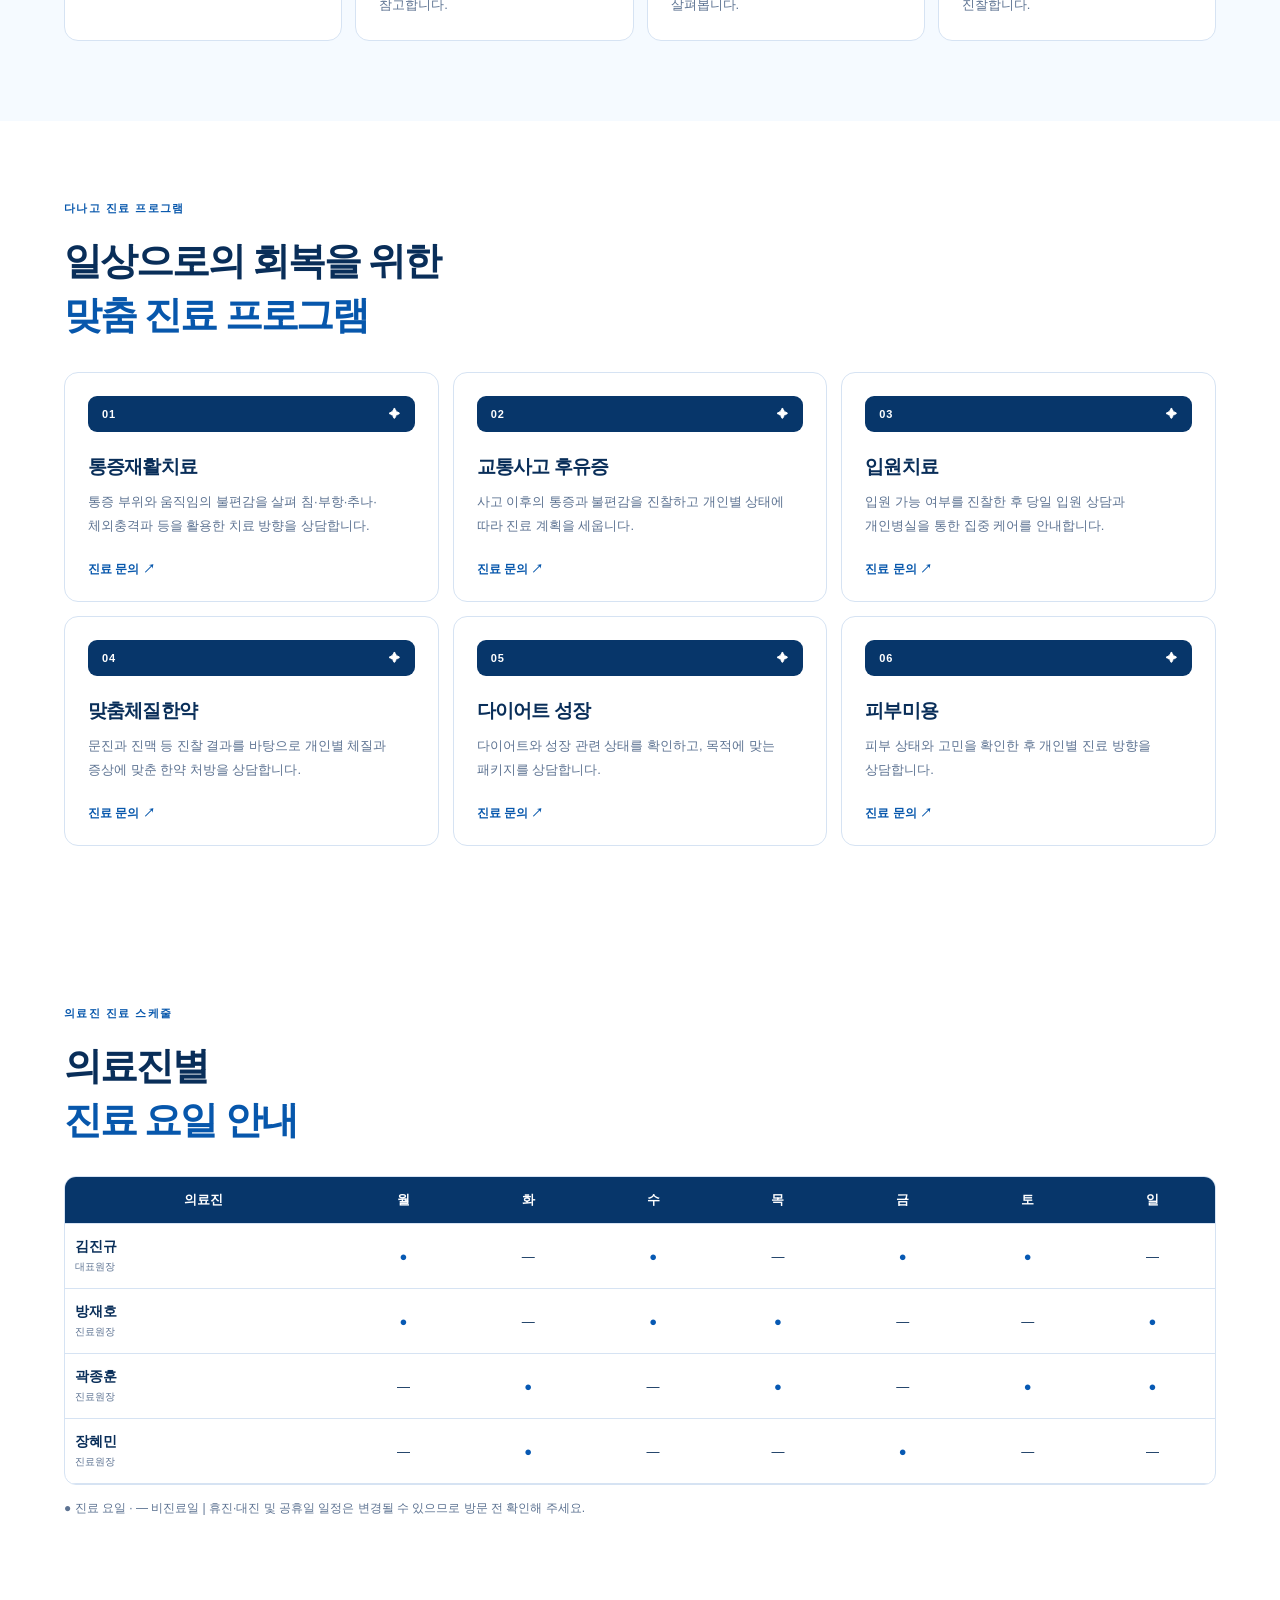
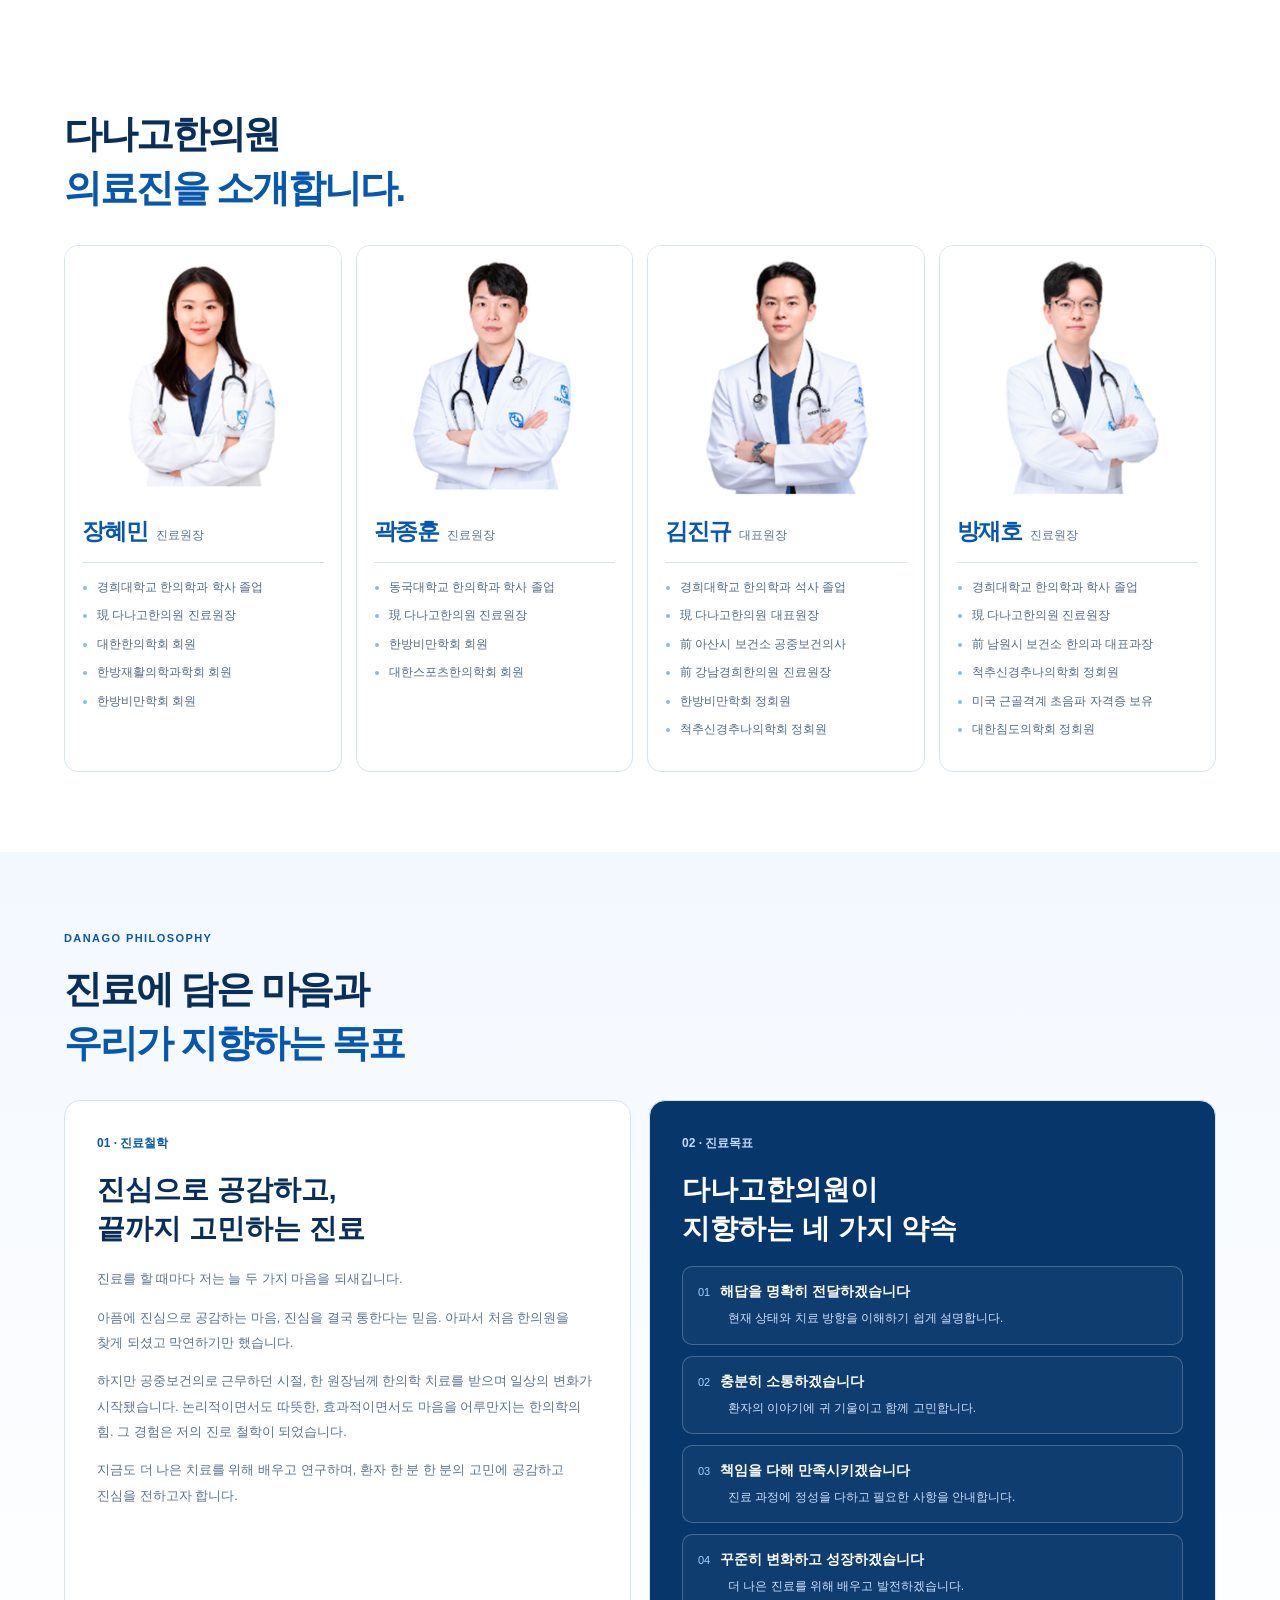
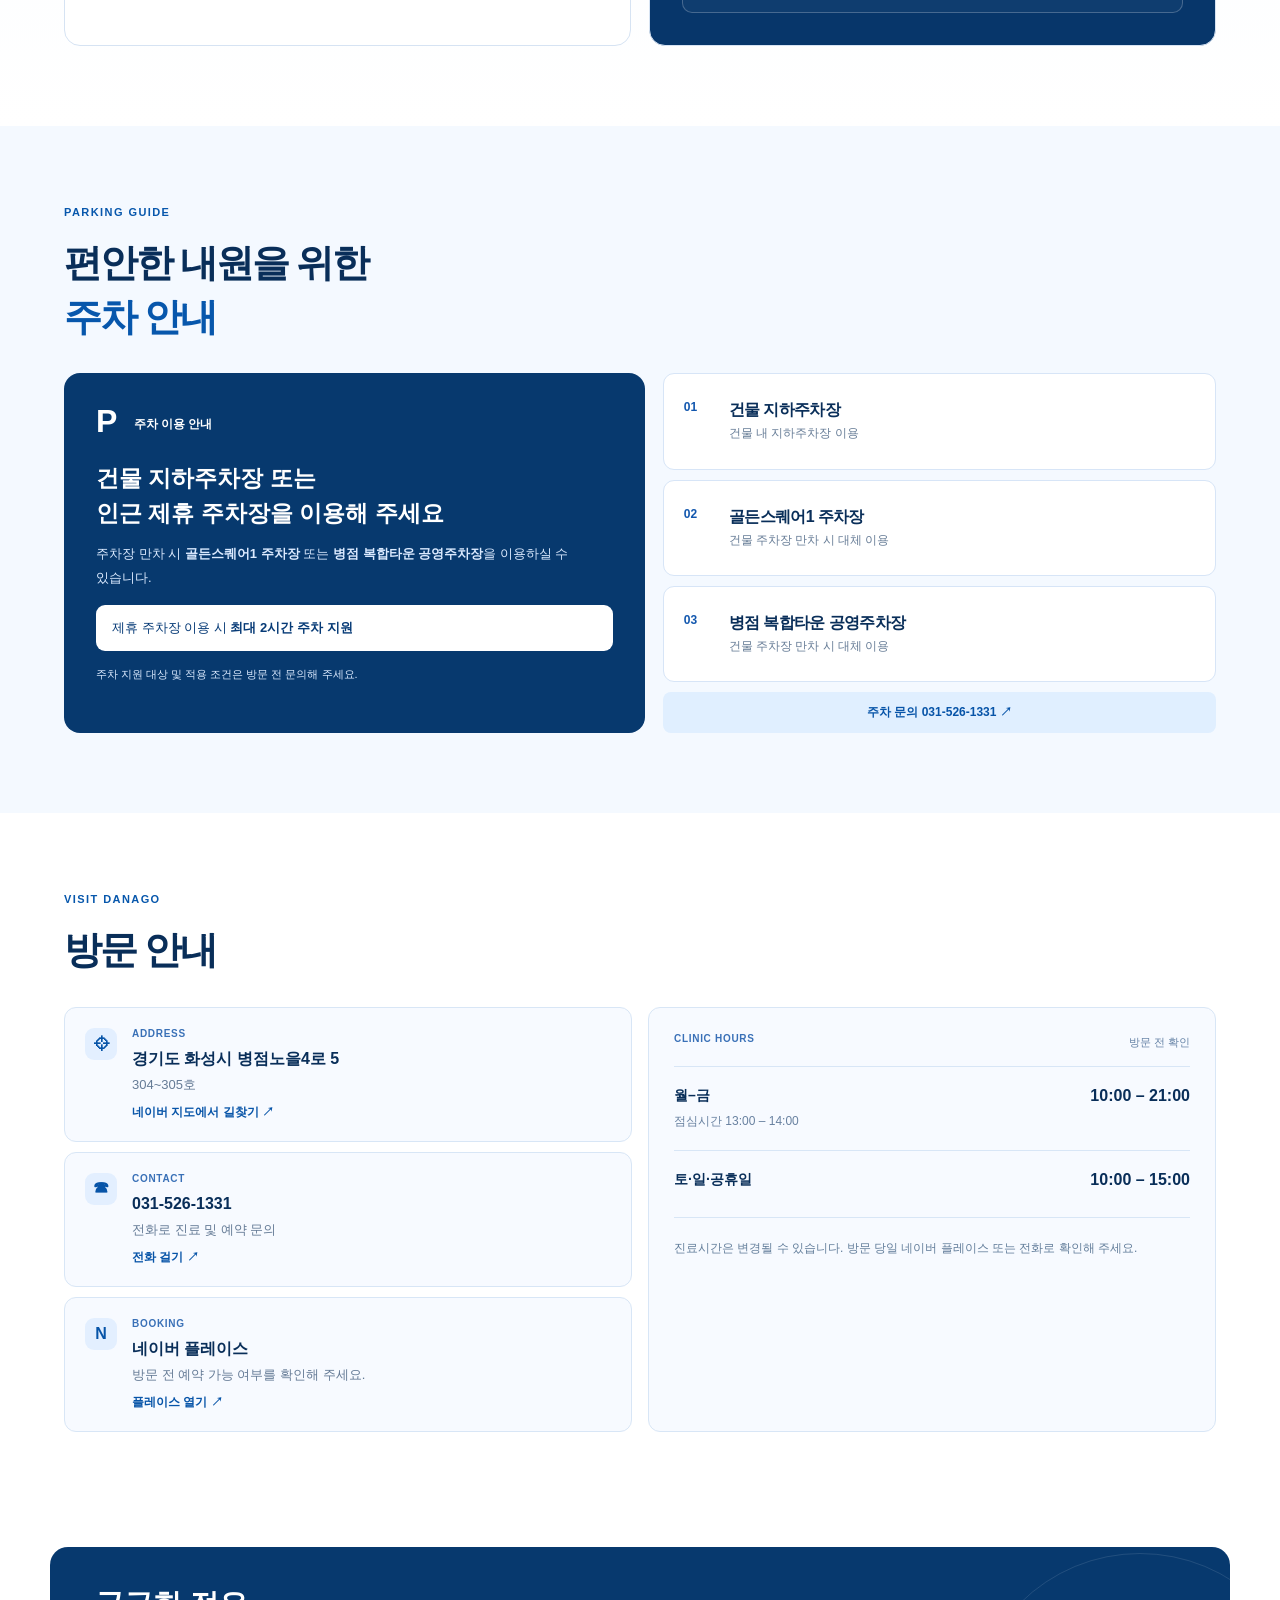
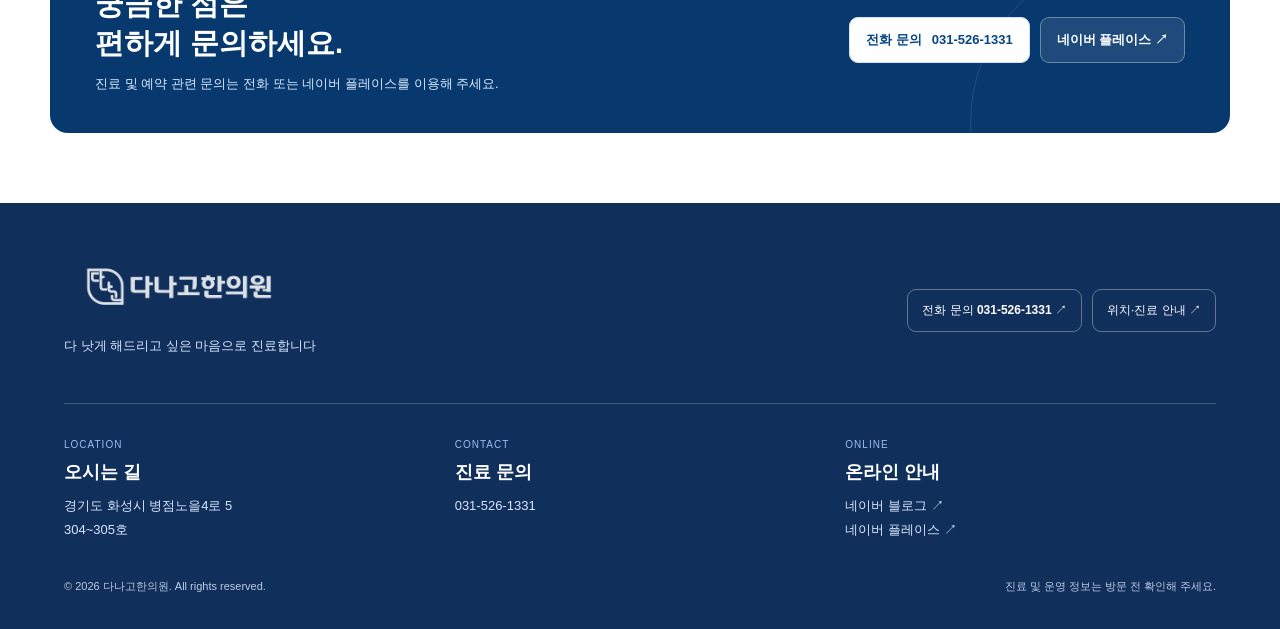
==== commit f6982580: "Add files via upload" ====
--- a/index.html
+++ b/index.html
@@ -25,7 +25,7 @@
 <a href="#care">진료 분야</a>
 <a href="doctors.html">의료진 소개</a>
 <a href="#schedule">의료진 진료표</a><a href="#visit">진료 안내</a>
-<a class="nav-cta" href="https://map.naver.com/p/search/다나고한의원%20병점" rel="noopener" target="_blank">네이버 예약 <span>↗</span></a><a href="#parking">주차 안내</a>
+<a href="#parking">주차 안내</a><a class="nav-cta" href="https://map.naver.com/p/search/다나고한의원%20병점" rel="noopener" target="_blank">네이버 예약 <span>↗</span></a>
 </nav>
 </header>
 <main id="home">
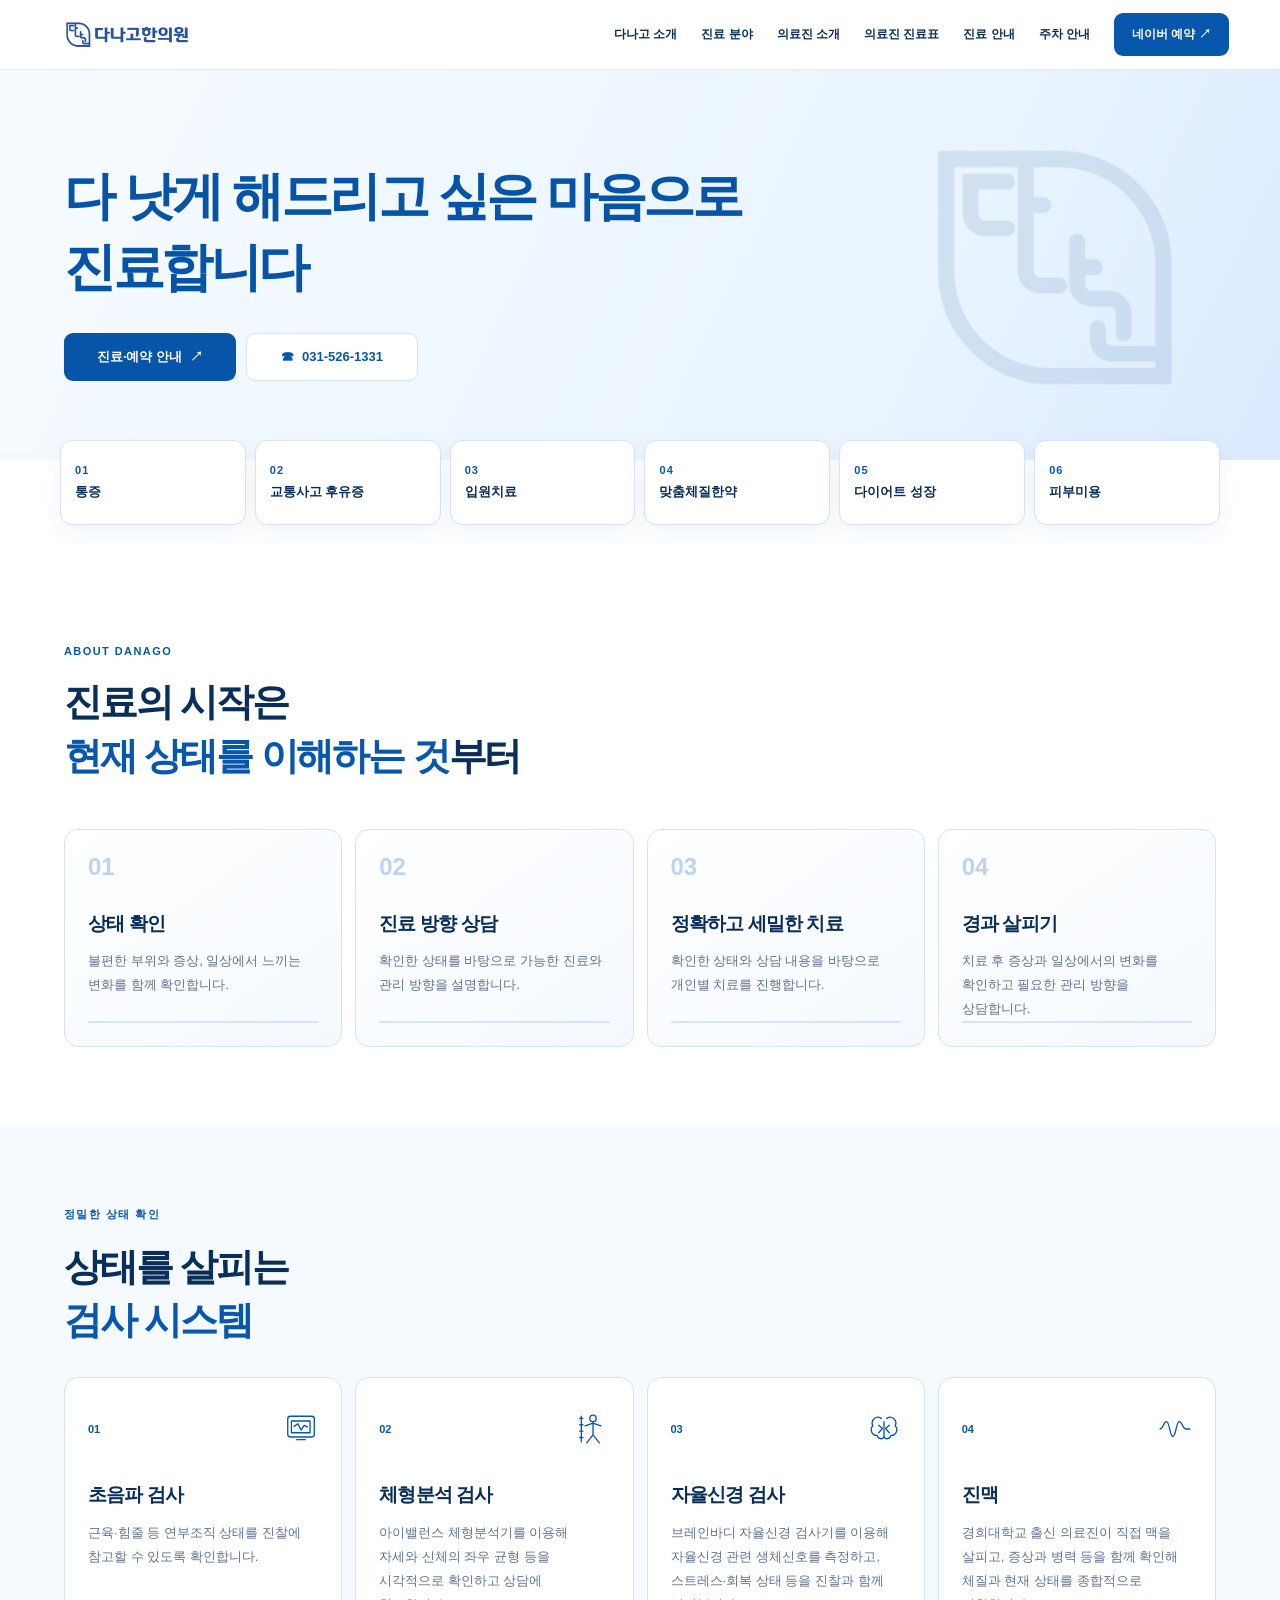
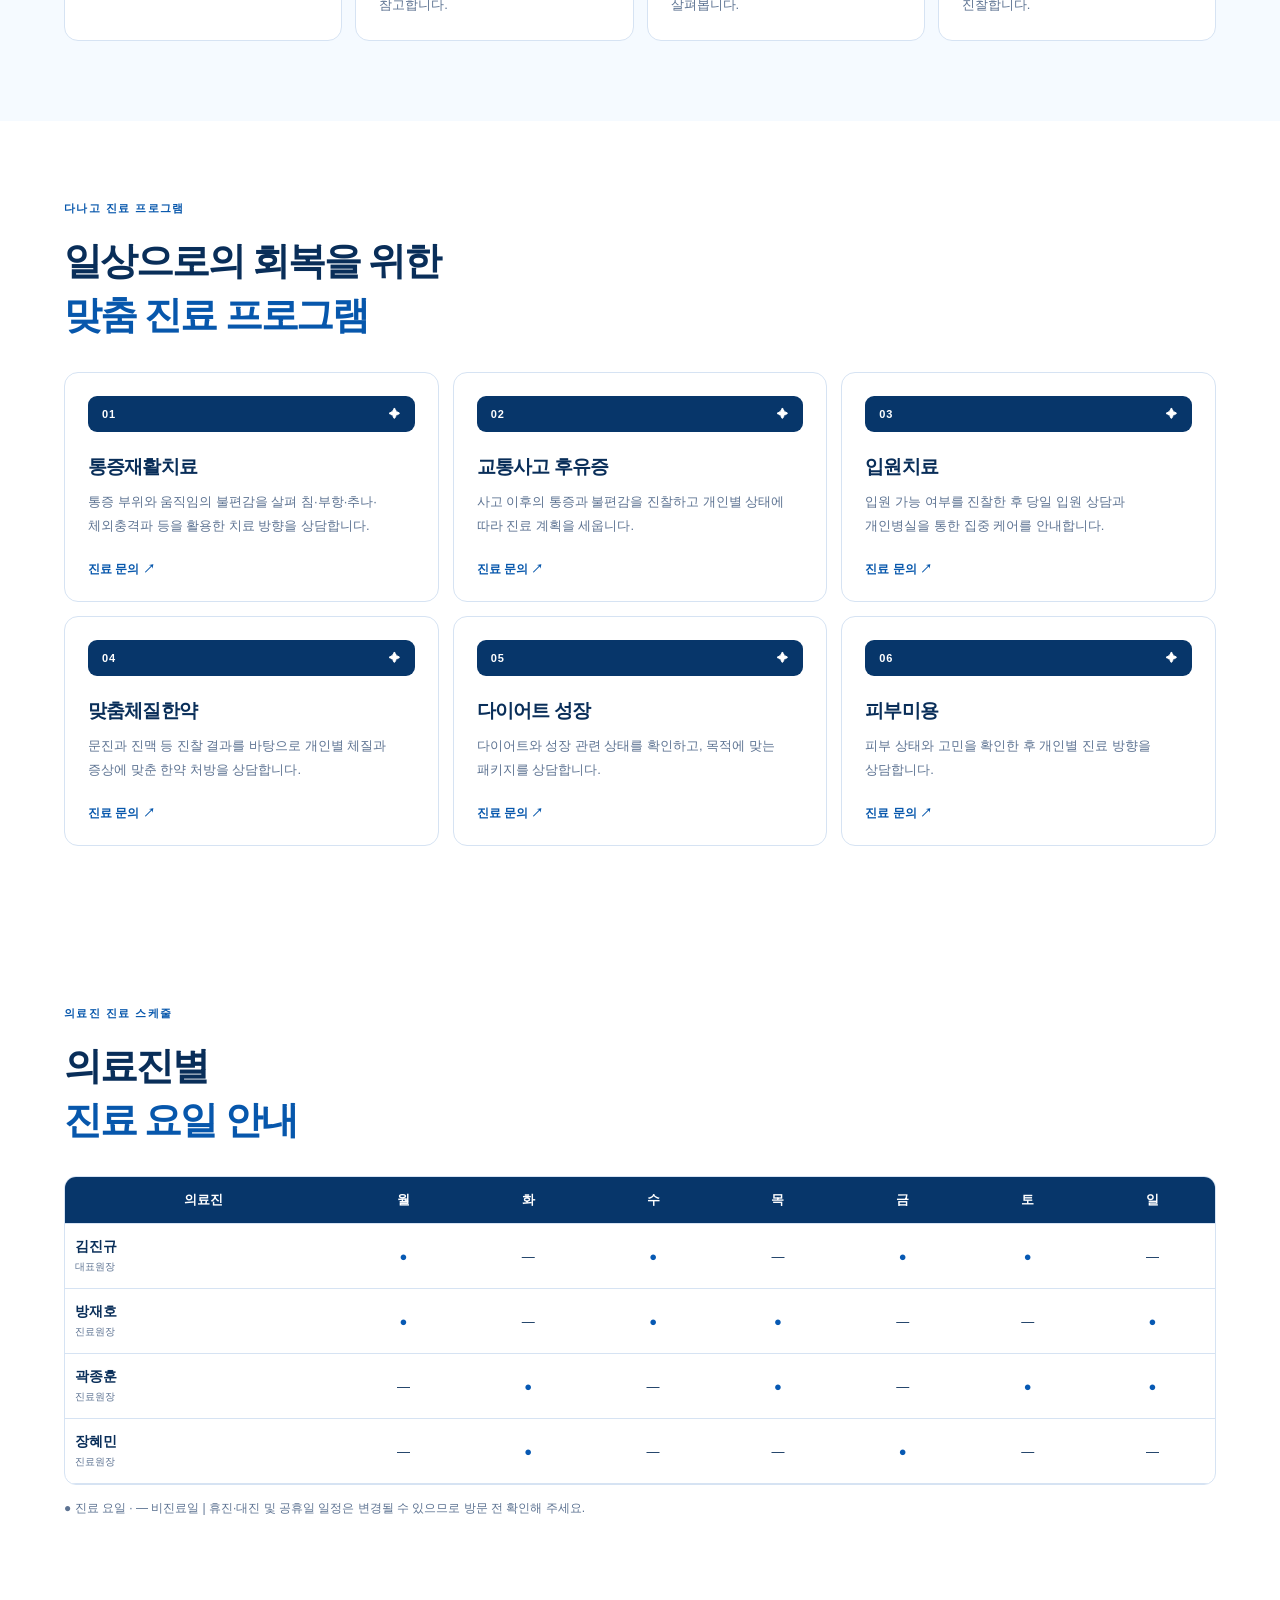
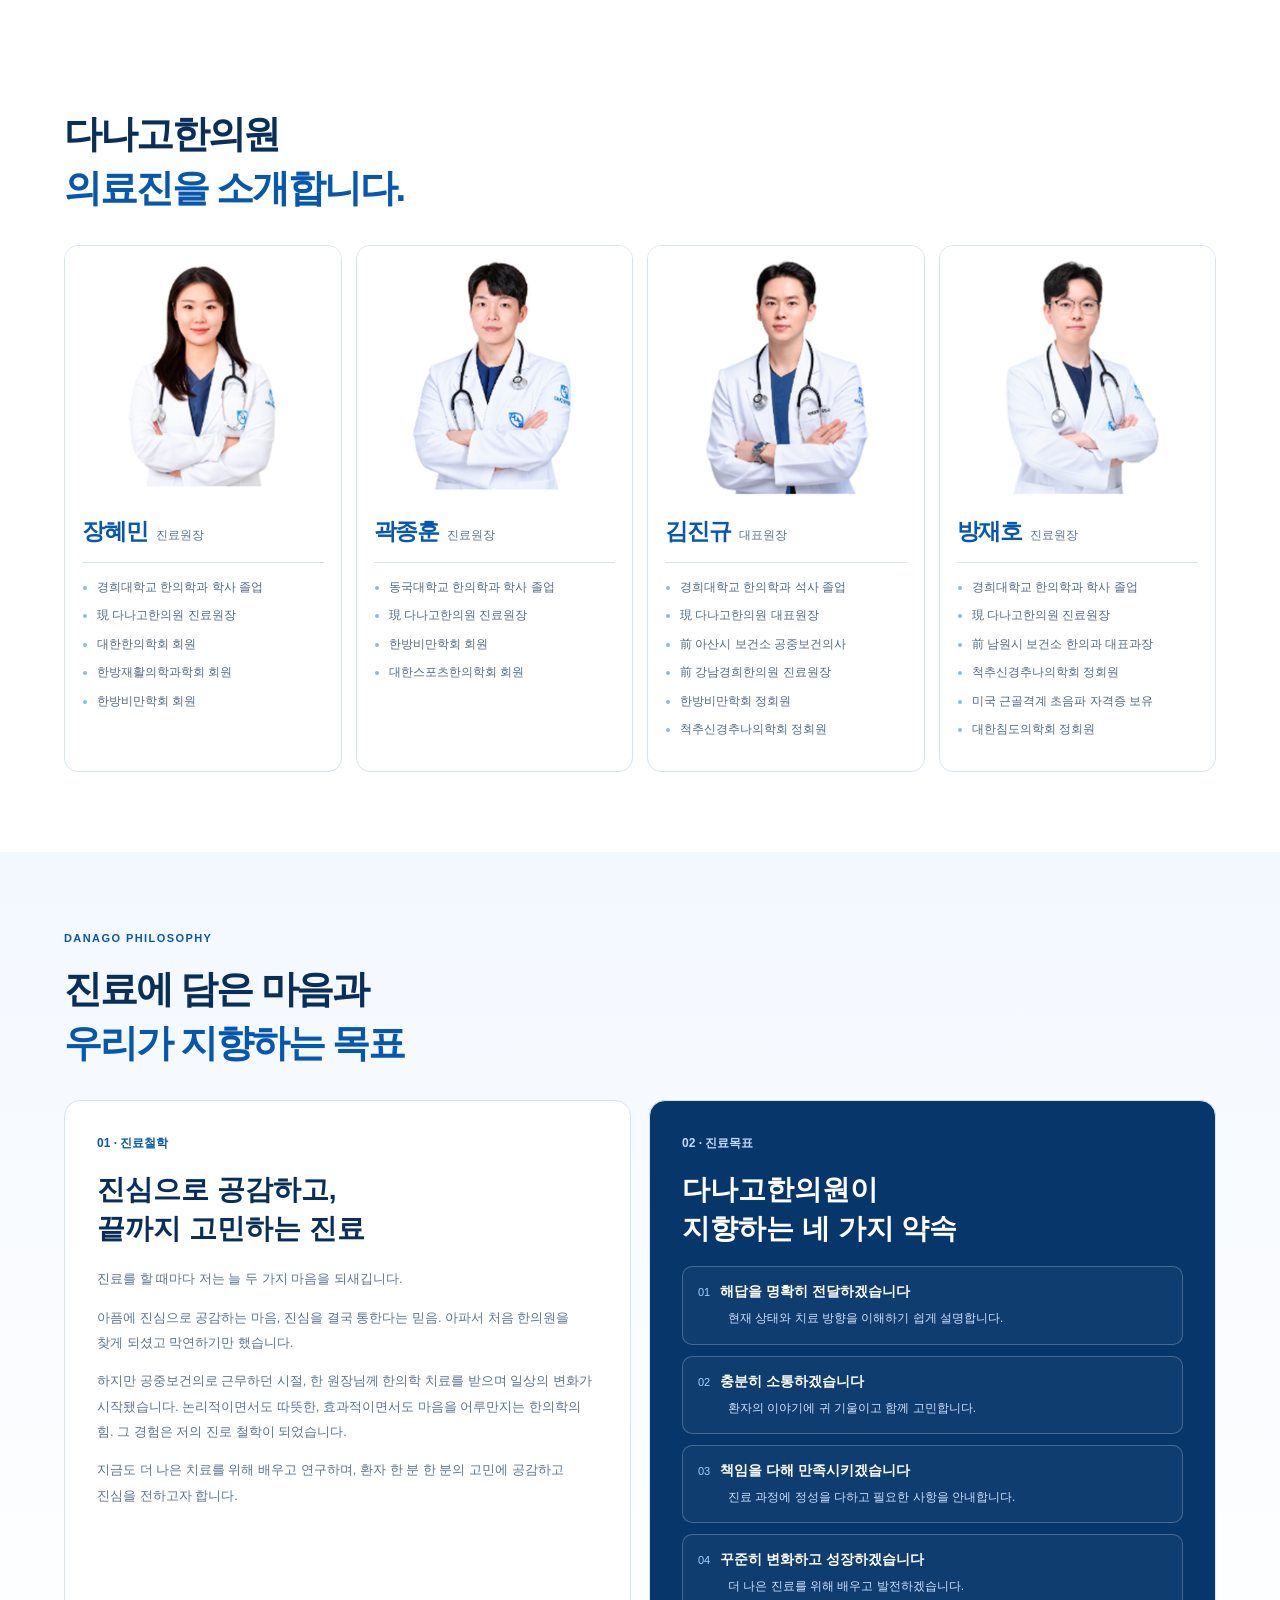
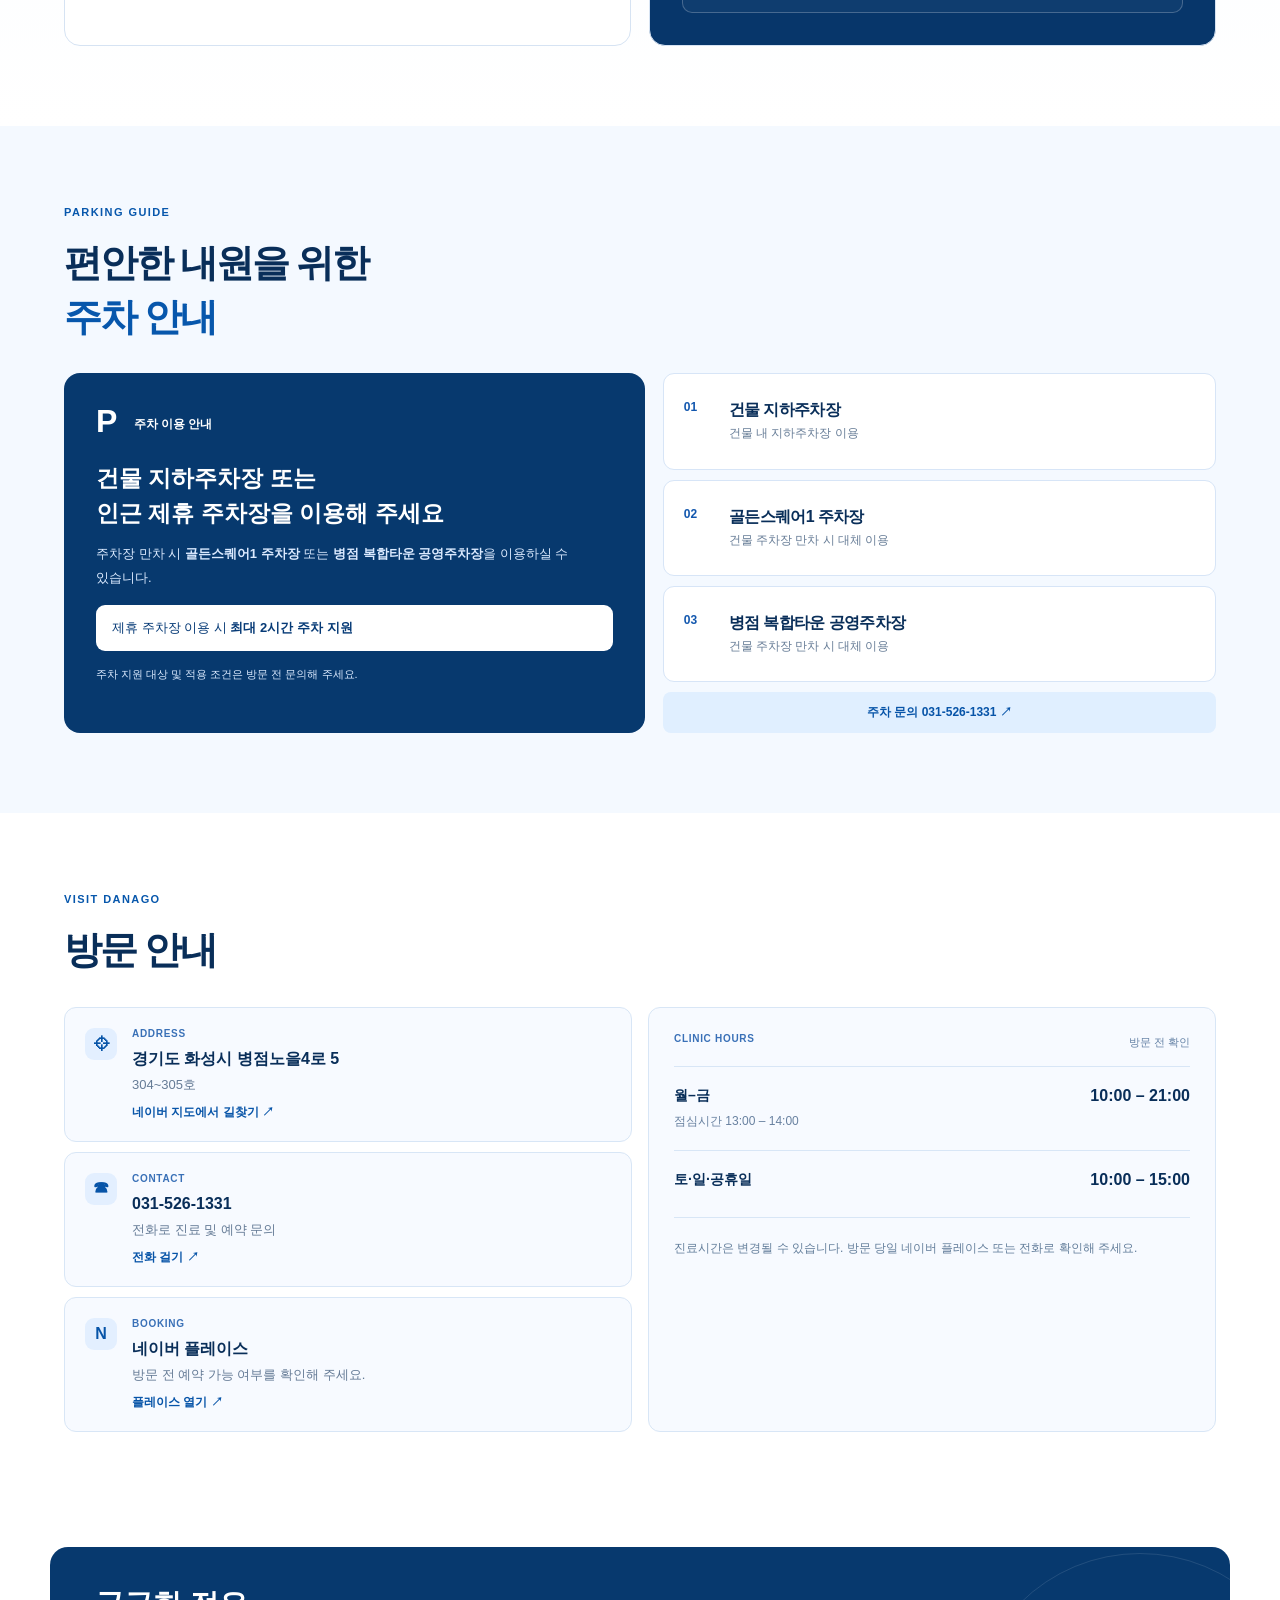
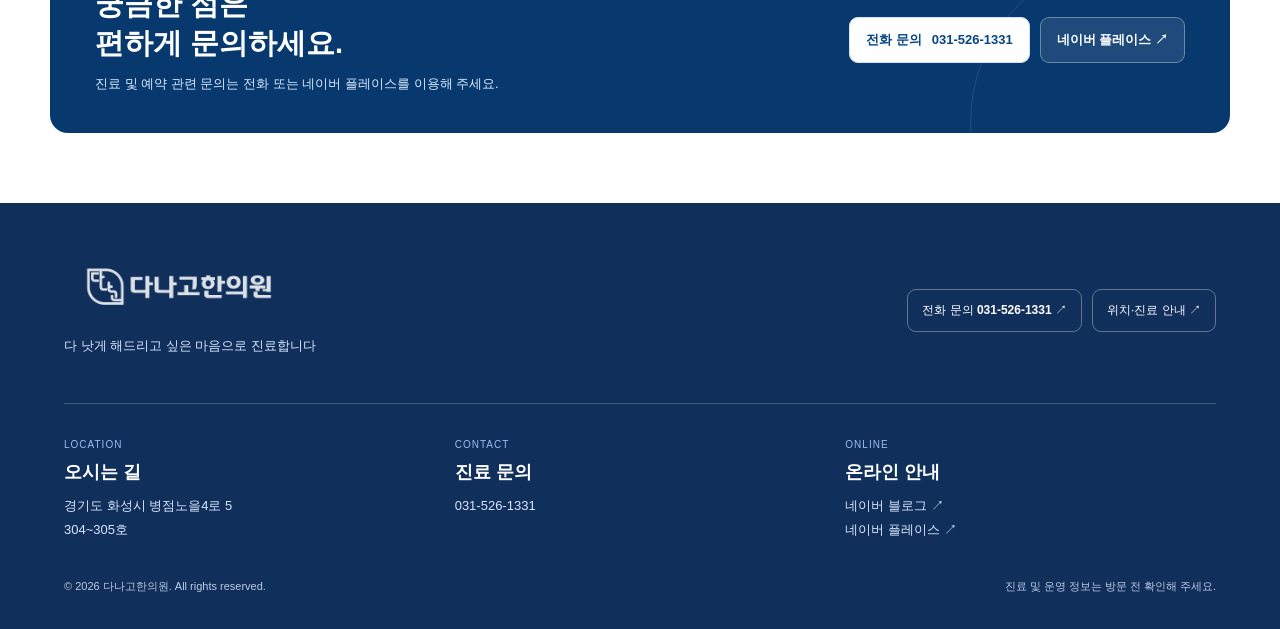
==== commit e3750875: "Add files via upload" ====
--- a/index.html
+++ b/index.html
@@ -55,7 +55,7 @@
 <article class="process-card"><div class="process-top"><span class="process-icon">04</span></div><h3>경과 살피기</h3><p>치료 후 증상과 일상에서의 변화를 확인하고 필요한 관리 방향을 상담합니다.</p><div class="process-line"></div></article>
 </div>
 </section>
-<section class="section diag-section" id="care"><div class="section-kicker"><span>정밀한 상태 확인</span><b></b></div><div class="section-head"><h2>상태를 살피는<br/><em>검사 시스템</em></h2></div><div class="modern-grid diagnostics-grid"><article class="modern-card diag-card"><div class="modern-card-top"><span>01</span><svg aria-hidden="true" fill="none" stroke="currentColor" stroke-linecap="round" stroke-linejoin="round" stroke-width="2.5" viewbox="0 0 64 64"><rect height="39" rx="5" width="50" x="7" y="8"></rect><path d="M14 17h35v22H14zM19 27l7-5 6 12 6-9 6 3M24 52h16"></path></svg></div><h3>초음파 검사</h3><p>근육·힘줄 등 연부조직 상태를 진찰에 참고할 수 있도록 확인합니다.</p></article><article class="modern-card diag-card"><div class="modern-card-top"><span>02</span><svg aria-hidden="true" fill="none" stroke="currentColor" stroke-linecap="round" stroke-linejoin="round" stroke-width="2.5" viewbox="0 0 64 64"><circle cx="32" cy="12" r="6"></circle><path d="M32 18v25m-15-17 15-5 15 5M32 43 20 58m12-15 12 15M10 8v48m-3-44h6m-6 12h6m-6 12h6m-6 12h6"></path></svg></div><h3>체형분석 검사</h3><p>아이밸런스 체형분석기를 이용해 자세와 신체의 좌우 균형 등을 시각적으로 확인하고 상담에 참고합니다.</p></article><article class="modern-card diag-card"><div class="modern-card-top"><span>03</span><svg aria-hidden="true" fill="none" stroke="currentColor" stroke-linecap="round" stroke-linejoin="round" stroke-width="2.5" viewbox="0 0 64 64"><path d="M27 12c-10-7-21 4-16 14-7 7-1 19 8 18 2 8 13 9 13 0V18m5-6c10-7 21 4 16 14 7 7 1 19-8 18-2 8-13 9-13 0V18M22 25l7 6-7 8m20-14-7 6 7 8"></path></svg></div><h3>자율신경 검사</h3><p>브레인바디 자율신경 검사기를 이용해 자율신경 관련 생체신호를 측정하고, 스트레스·회복 상태 등을 진찰과 함께 살펴봅니다.</p></article><article class="modern-card diag-card"><div class="modern-card-top"><span>04</span><span aria-hidden="true" class="pulse-icon">〰</span></div><h3>진맥</h3><p>경희대학교 출신 의료진이 직접 맥을 살피고, 증상과 병력 등을 함께 확인해 체질과 현재 상태를 종합적으로 진찰합니다.</p></article></div></section><section class="section program-section" id="programs"><div class="section-kicker"><span>다나고 진료 프로그램</span><b></b></div><div class="section-head"><h2>일상으로의 회복을 위한<br/><em>맞춤 진료 프로그램</em></h2></div><div class="modern-grid programs-grid"><article class="modern-card program-card"><div class="modern-card-top"><span>01</span><span aria-hidden="true" class="program-icon">✦</span></div><h3>통증재활치료</h3><p>통증 부위와 움직임의 불편감을 살펴 침·부항·추나·체외충격파 등을 활용한 치료 방향을 상담합니다.</p><a href="tel:0315261331">진료 문의 <span>↗</span></a></article><article class="modern-card program-card"><div class="modern-card-top"><span>02</span><span aria-hidden="true" class="program-icon">✦</span></div><h3>교통사고 후유증</h3><p>사고 이후의 통증과 불편감을 진찰하고 개인별 상태에 따라 진료 계획을 세웁니다.</p><a href="tel:0315261331">진료 문의 <span>↗</span></a></article><article class="modern-card program-card"><div class="modern-card-top"><span>03</span><span aria-hidden="true" class="program-icon">✦</span></div><h3>입원치료</h3><p>입원 가능 여부를 진찰한 후 당일 입원 상담과 개인병실을 통한 집중 케어를 안내합니다.</p><a href="tel:0315261331">진료 문의 <span>↗</span></a></article><article class="modern-card program-card"><div class="modern-card-top"><span>04</span><span aria-hidden="true" class="program-icon">✦</span></div><h3>맞춤체질한약</h3><p>문진과 진맥 등 진찰 결과를 바탕으로 개인별 체질과 증상에 맞춘 한약 처방을 상담합니다.</p><a href="tel:0315261331">진료 문의 <span>↗</span></a></article><article class="modern-card program-card"><div class="modern-card-top"><span>05</span><span aria-hidden="true" class="program-icon">✦</span></div><h3>다이어트 성장</h3><p>다이어트와 성장 관련 상태를 확인하고, 목적에 맞는 패키지를 상담합니다.</p><a href="tel:0315261331">진료 문의 <span>↗</span></a></article><article class="modern-card program-card"><div class="modern-card-top"><span>06</span><span aria-hidden="true" class="program-icon">✦</span></div><h3>피부미용</h3><p>피부 상태와 고민을 확인한 후 개인별 진료 방향을 상담합니다.</p><a href="tel:0315261331">진료 문의 <span>↗</span></a></article></div></section><section class="section schedule-section" id="schedule"><div class="section-kicker"><span>의료진 진료 스케줄</span><b></b></div><div class="section-head"><h2>의료진별<br/><em>진료 요일 안내</em></h2></div>
+<section class="section diag-section" id="care"><div class="section-kicker"><span>정밀한 상태 확인</span><b></b></div><div class="section-head"><h2>상태를 살피는<br/><em>검사 시스템</em></h2></div><div class="modern-grid diagnostics-grid"><article class="modern-card diag-card"><div class="modern-card-top"><span>01</span><svg aria-hidden="true" fill="none" stroke="currentColor" stroke-linecap="round" stroke-linejoin="round" stroke-width="2.5" viewbox="0 0 64 64"><rect height="39" rx="5" width="50" x="7" y="8"></rect><path d="M14 17h35v22H14zM19 27l7-5 6 12 6-9 6 3M24 52h16"></path></svg></div><h3>초음파 검사</h3><p>근육·힘줄 등 연부조직 상태를 진찰에 참고할 수 있도록 확인합니다.</p></article><article class="modern-card diag-card"><div class="modern-card-top"><span>02</span><svg aria-hidden="true" fill="none" stroke="currentColor" stroke-linecap="round" stroke-linejoin="round" stroke-width="2.5" viewbox="0 0 64 64"><circle cx="32" cy="12" r="6"></circle><path d="M32 18v25m-15-17 15-5 15 5M32 43 20 58m12-15 12 15M10 8v48m-3-44h6m-6 12h6m-6 12h6m-6 12h6"></path></svg></div><h3>체형분석 검사</h3><p>아이밸런스 체형분석기를 이용해 자세와 신체의 좌우 균형 등을 시각적으로 확인하고 상담에 참고합니다.</p></article><article class="modern-card diag-card"><div class="modern-card-top"><span>03</span><svg aria-hidden="true" fill="none" stroke="currentColor" stroke-linecap="round" stroke-linejoin="round" stroke-width="2.5" viewbox="0 0 64 64"><path d="M27 12c-10-7-21 4-16 14-7 7-1 19 8 18 2 8 13 9 13 0V18m5-6c10-7 21 4 16 14 7 7 1 19-8 18-2 8-13 9-13 0V18M22 25l7 6-7 8m20-14-7 6 7 8"></path></svg></div><h3>자율신경 검사</h3><p>브레인바디 자율신경 검사기를 이용해 자율신경 관련 생체신호를 측정하고, 스트레스·회복 상태 등을 진찰과 함께 살펴봅니다.</p></article><article class="modern-card diag-card"><div class="modern-card-top"><span>04</span><svg aria-hidden="true" fill="none" stroke="currentColor" stroke-linecap="round" stroke-linejoin="round" stroke-width="2.5" viewBox="0 0 64 64"><path d="M4 32c6 0 6-14 12-14s6 28 12 28 6-28 12-28 6 14 12 14h8"></path></svg></div><h3>진맥</h3><p>경희대학교 출신 의료진이 직접 맥을 살피고, 증상과 병력 등을 함께 확인해 체질과 현재 상태를 종합적으로 진찰합니다.</p></article></div></section><section class="section program-section" id="programs"><div class="section-kicker"><span>다나고 진료 프로그램</span><b></b></div><div class="section-head"><h2>일상으로의 회복을 위한<br/><em>맞춤 진료 프로그램</em></h2></div><div class="modern-grid programs-grid"><article class="modern-card program-card"><div class="modern-card-top"><span>01</span><span aria-hidden="true" class="program-icon">✦</span></div><h3>통증재활치료</h3><p>통증 부위와 움직임의 불편감을 살펴 침·부항·추나·체외충격파 등을 활용한 치료 방향을 상담합니다.</p><a href="tel:0315261331">진료 문의 <span>↗</span></a></article><article class="modern-card program-card"><div class="modern-card-top"><span>02</span><span aria-hidden="true" class="program-icon">✦</span></div><h3>교통사고 후유증</h3><p>사고 이후의 통증과 불편감을 진찰하고 개인별 상태에 따라 진료 계획을 세웁니다.</p><a href="tel:0315261331">진료 문의 <span>↗</span></a></article><article class="modern-card program-card"><div class="modern-card-top"><span>03</span><span aria-hidden="true" class="program-icon">✦</span></div><h3>입원치료</h3><p>입원 가능 여부를 진찰한 후 당일 입원 상담과 개인병실을 통한 집중 케어를 안내합니다.</p><a href="tel:0315261331">진료 문의 <span>↗</span></a></article><article class="modern-card program-card"><div class="modern-card-top"><span>04</span><span aria-hidden="true" class="program-icon">✦</span></div><h3>맞춤체질한약</h3><p>문진과 진맥 등 진찰 결과를 바탕으로 개인별 체질과 증상에 맞춘 한약 처방을 상담합니다.</p><a href="tel:0315261331">진료 문의 <span>↗</span></a></article><article class="modern-card program-card"><div class="modern-card-top"><span>05</span><span aria-hidden="true" class="program-icon">✦</span></div><h3>다이어트 성장</h3><p>다이어트와 성장 관련 상태를 확인하고, 목적에 맞는 패키지를 상담합니다.</p><a href="tel:0315261331">진료 문의 <span>↗</span></a></article><article class="modern-card program-card"><div class="modern-card-top"><span>06</span><span aria-hidden="true" class="program-icon">✦</span></div><h3>피부미용</h3><p>피부 상태와 고민을 확인한 후 개인별 진료 방향을 상담합니다.</p><a href="tel:0315261331">진료 문의 <span>↗</span></a></article></div></section><section class="section schedule-section" id="schedule"><div class="section-kicker"><span>의료진 진료 스케줄</span><b></b></div><div class="section-head"><h2>의료진별<br/><em>진료 요일 안내</em></h2></div>
 <div class="schedule-scroll"><table class="schedule-table"><thead><tr><th scope="col">의료진</th><th>월</th><th>화</th><th>수</th><th>목</th><th>금</th><th>토</th><th>일</th></tr></thead><tbody>
 <tr><th scope="row">김진규 <small>대표원장</small></th><td class="on">●</td><td>—</td><td class="on">●</td><td>—</td><td class="on">●</td><td class="on">●</td><td>—</td></tr>
 <tr><th scope="row">방재호 <small>진료원장</small></th><td class="on">●</td><td>—</td><td class="on">●</td><td class="on">●</td><td>—</td><td>—</td><td class="on">●</td></tr>
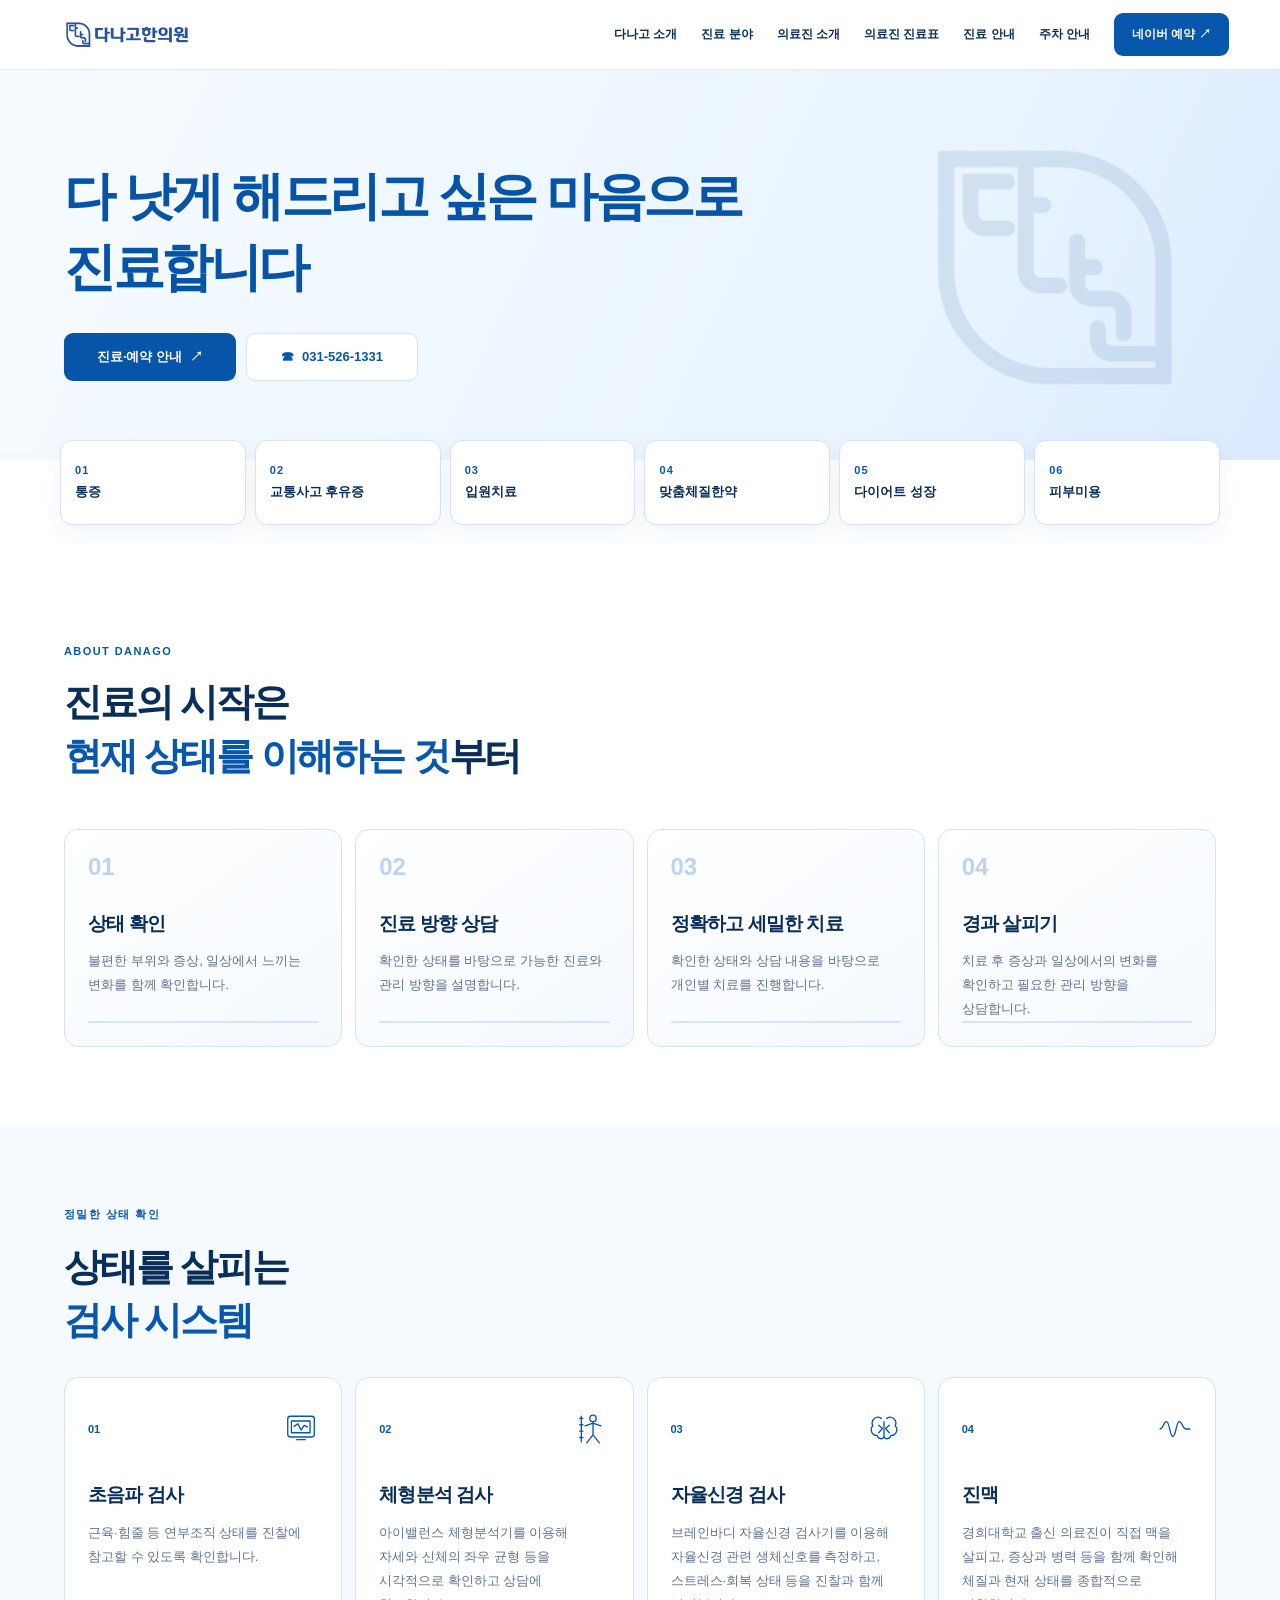
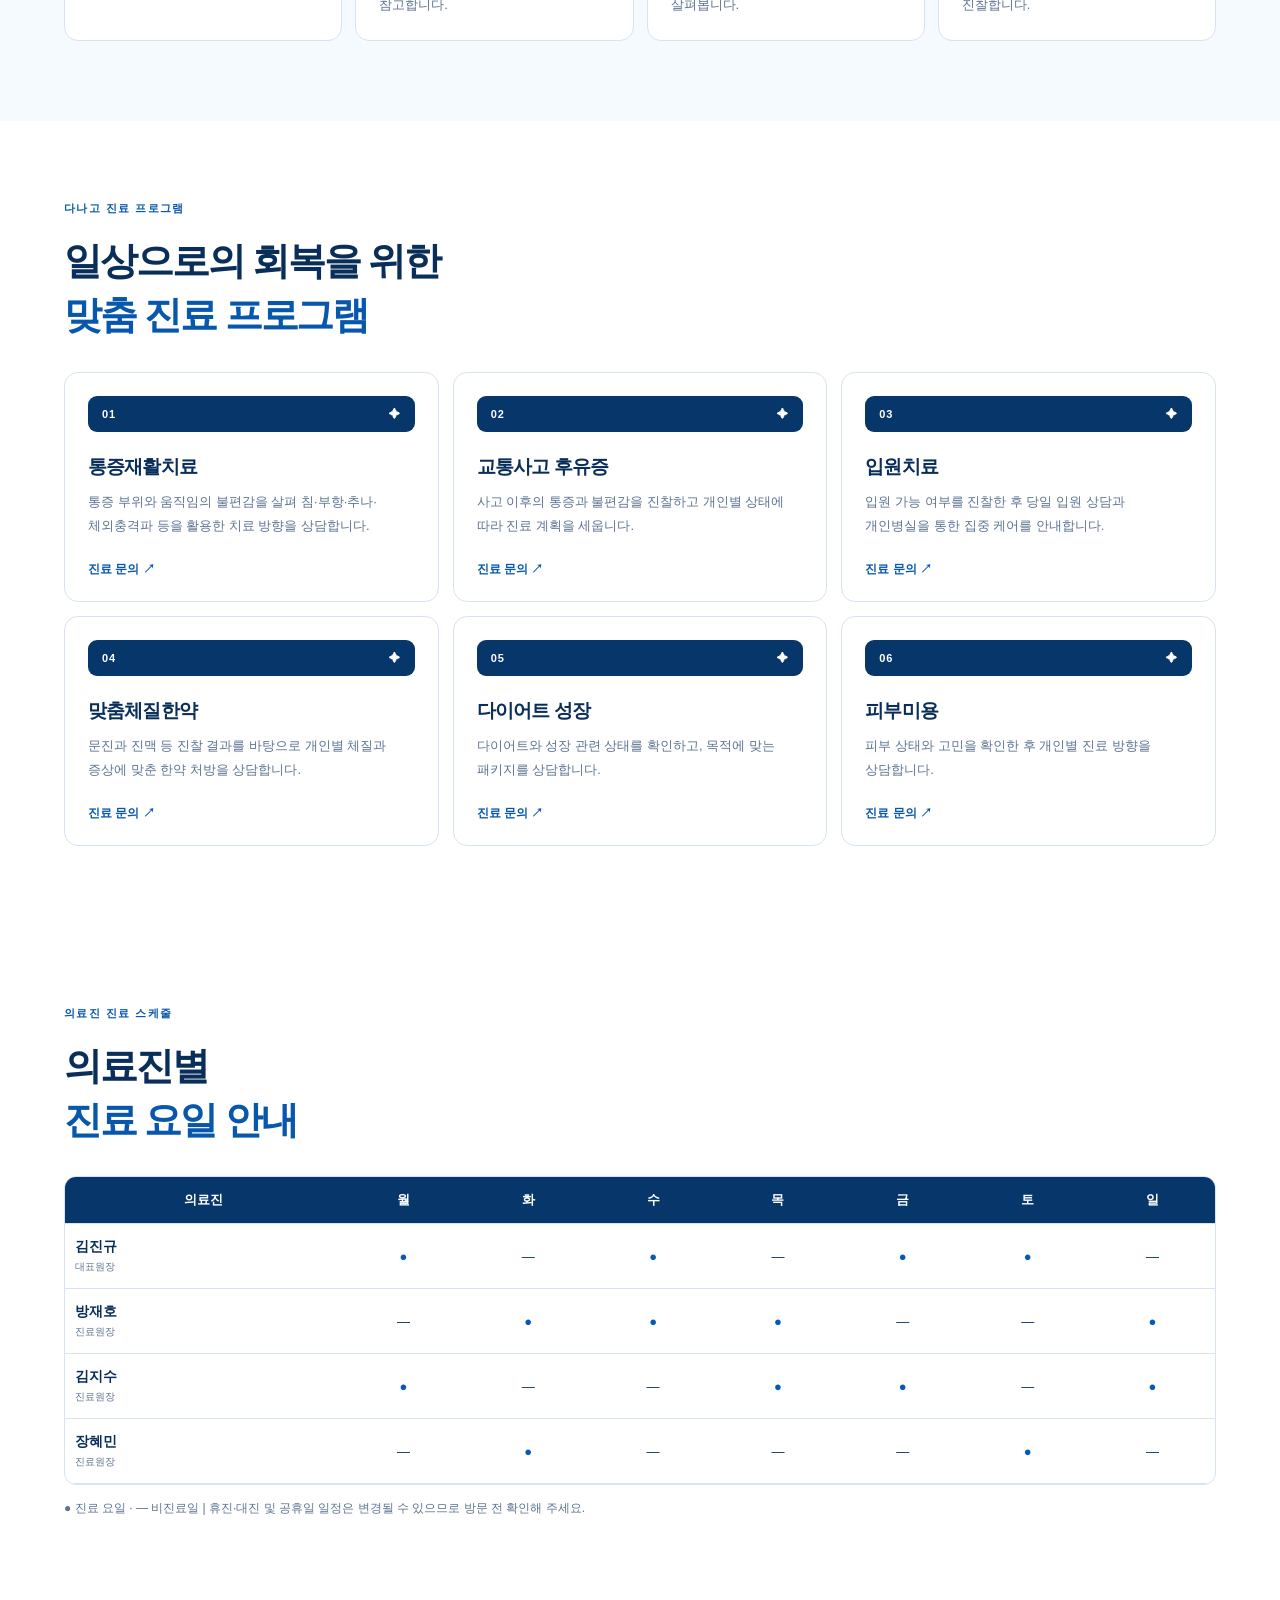
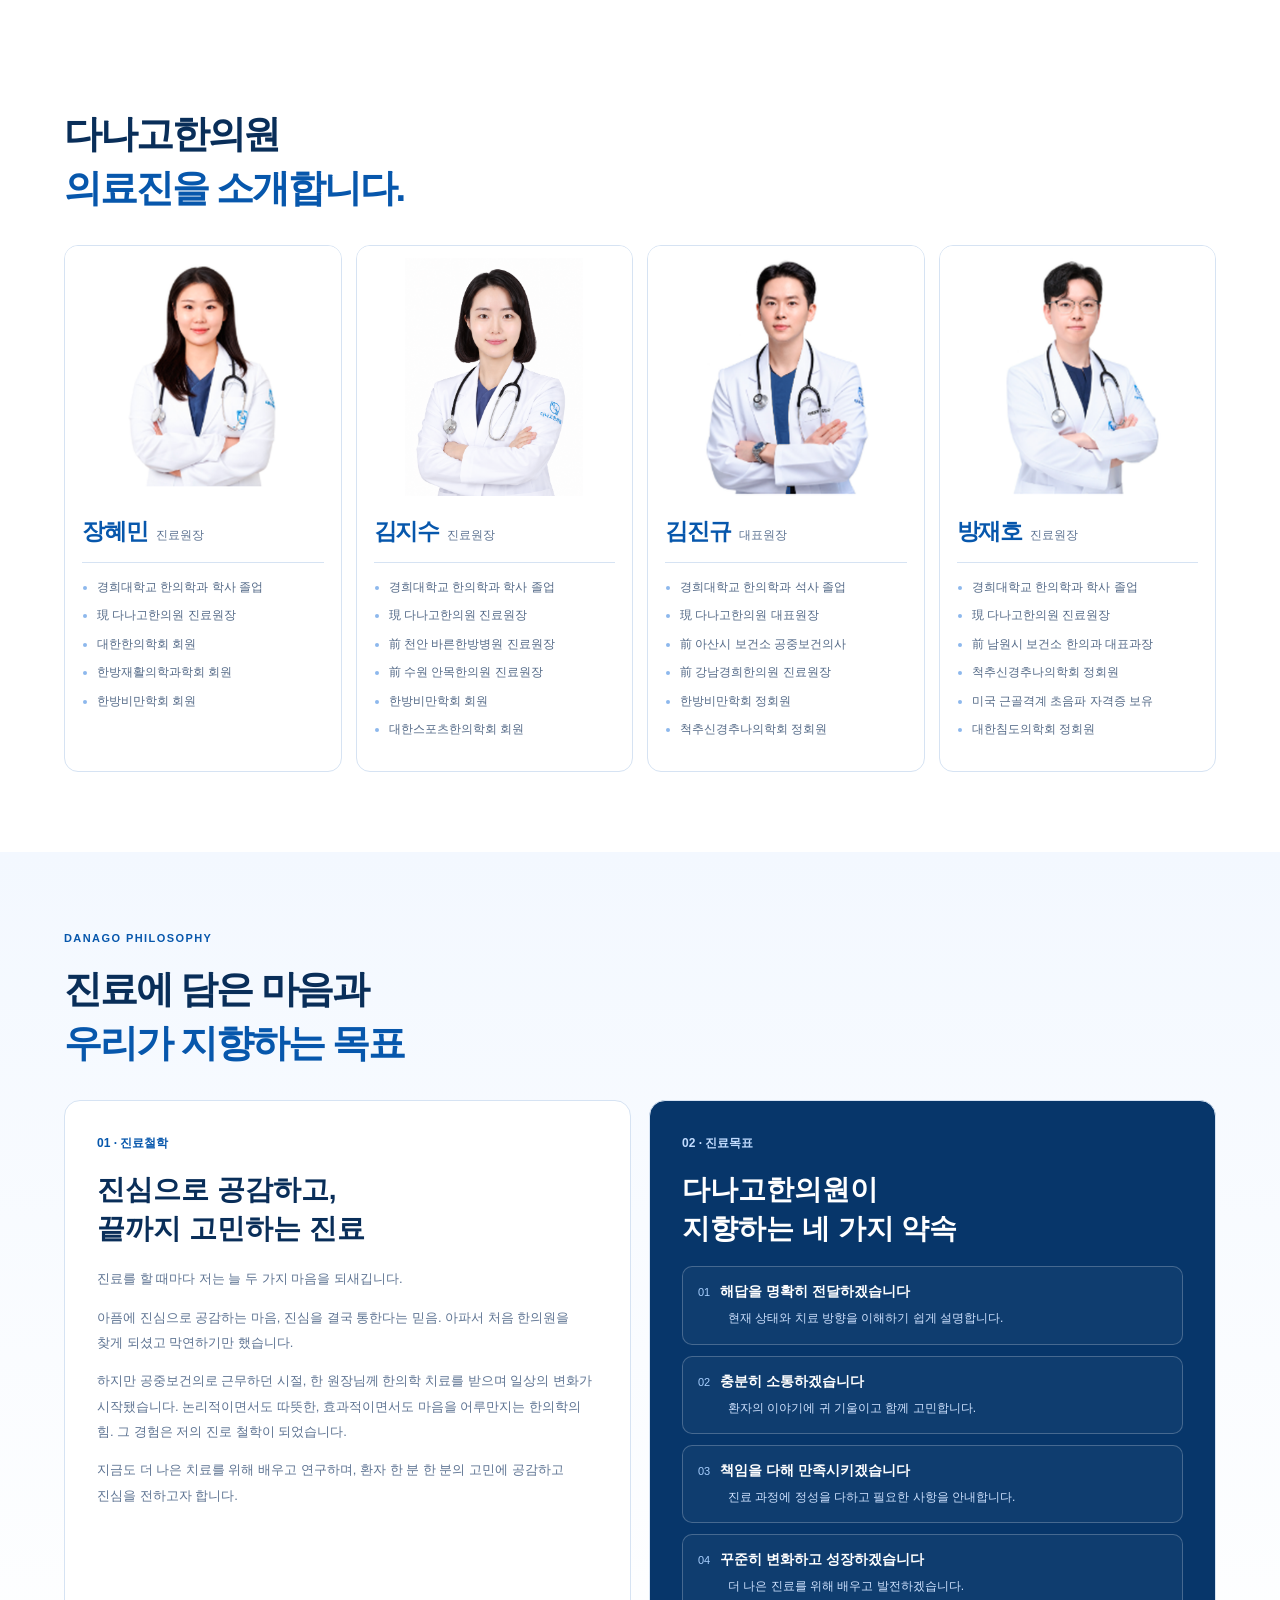
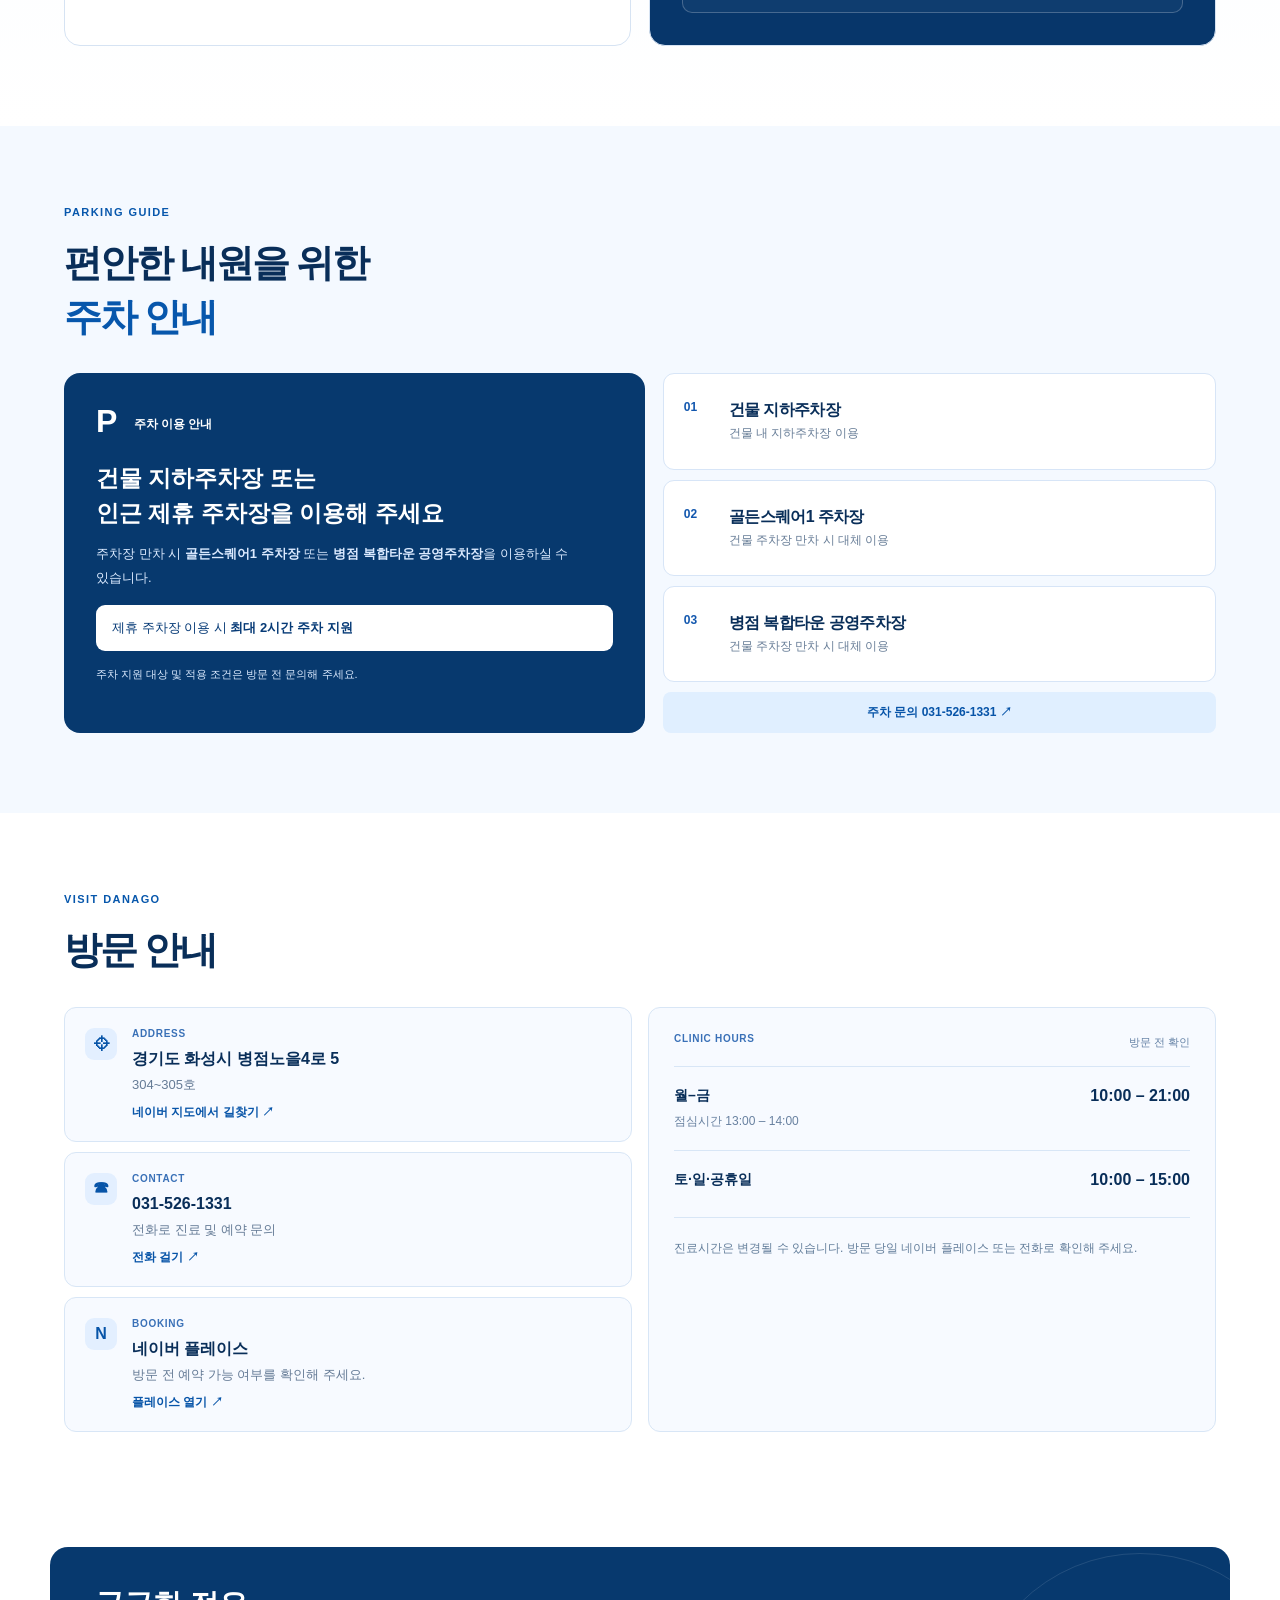
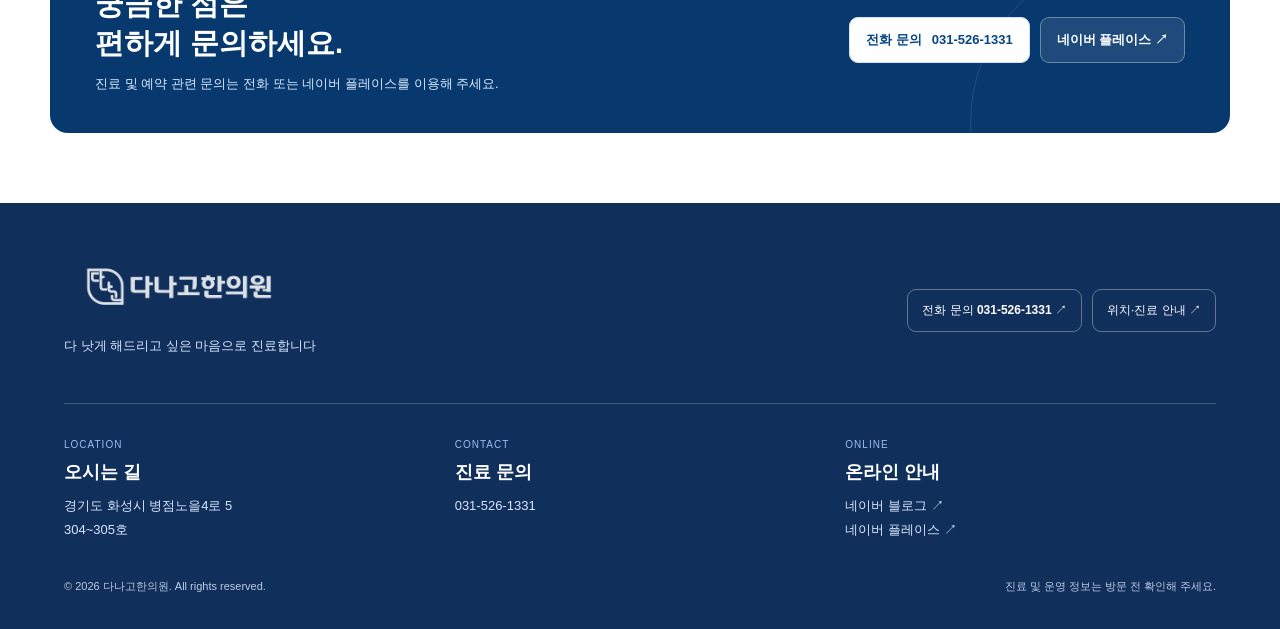
==== commit 5435885b: "Add files via upload" ====
--- a/index.html
+++ b/index.html
@@ -56,12 +56,7 @@
 </div>
 </section>
 <section class="section diag-section" id="care"><div class="section-kicker"><span>정밀한 상태 확인</span><b></b></div><div class="section-head"><h2>상태를 살피는<br/><em>검사 시스템</em></h2></div><div class="modern-grid diagnostics-grid"><article class="modern-card diag-card"><div class="modern-card-top"><span>01</span><svg aria-hidden="true" fill="none" stroke="currentColor" stroke-linecap="round" stroke-linejoin="round" stroke-width="2.5" viewbox="0 0 64 64"><rect height="39" rx="5" width="50" x="7" y="8"></rect><path d="M14 17h35v22H14zM19 27l7-5 6 12 6-9 6 3M24 52h16"></path></svg></div><h3>초음파 검사</h3><p>근육·힘줄 등 연부조직 상태를 진찰에 참고할 수 있도록 확인합니다.</p></article><article class="modern-card diag-card"><div class="modern-card-top"><span>02</span><svg aria-hidden="true" fill="none" stroke="currentColor" stroke-linecap="round" stroke-linejoin="round" stroke-width="2.5" viewbox="0 0 64 64"><circle cx="32" cy="12" r="6"></circle><path d="M32 18v25m-15-17 15-5 15 5M32 43 20 58m12-15 12 15M10 8v48m-3-44h6m-6 12h6m-6 12h6m-6 12h6"></path></svg></div><h3>체형분석 검사</h3><p>아이밸런스 체형분석기를 이용해 자세와 신체의 좌우 균형 등을 시각적으로 확인하고 상담에 참고합니다.</p></article><article class="modern-card diag-card"><div class="modern-card-top"><span>03</span><svg aria-hidden="true" fill="none" stroke="currentColor" stroke-linecap="round" stroke-linejoin="round" stroke-width="2.5" viewbox="0 0 64 64"><path d="M27 12c-10-7-21 4-16 14-7 7-1 19 8 18 2 8 13 9 13 0V18m5-6c10-7 21 4 16 14 7 7 1 19-8 18-2 8-13 9-13 0V18M22 25l7 6-7 8m20-14-7 6 7 8"></path></svg></div><h3>자율신경 검사</h3><p>브레인바디 자율신경 검사기를 이용해 자율신경 관련 생체신호를 측정하고, 스트레스·회복 상태 등을 진찰과 함께 살펴봅니다.</p></article><article class="modern-card diag-card"><div class="modern-card-top"><span>04</span><svg aria-hidden="true" fill="none" stroke="currentColor" stroke-linecap="round" stroke-linejoin="round" stroke-width="2.5" viewBox="0 0 64 64"><path d="M4 32c6 0 6-14 12-14s6 28 12 28 6-28 12-28 6 14 12 14h8"></path></svg></div><h3>진맥</h3><p>경희대학교 출신 의료진이 직접 맥을 살피고, 증상과 병력 등을 함께 확인해 체질과 현재 상태를 종합적으로 진찰합니다.</p></article></div></section><section class="section program-section" id="programs"><div class="section-kicker"><span>다나고 진료 프로그램</span><b></b></div><div class="section-head"><h2>일상으로의 회복을 위한<br/><em>맞춤 진료 프로그램</em></h2></div><div class="modern-grid programs-grid"><article class="modern-card program-card"><div class="modern-card-top"><span>01</span><span aria-hidden="true" class="program-icon">✦</span></div><h3>통증재활치료</h3><p>통증 부위와 움직임의 불편감을 살펴 침·부항·추나·체외충격파 등을 활용한 치료 방향을 상담합니다.</p><a href="tel:0315261331">진료 문의 <span>↗</span></a></article><article class="modern-card program-card"><div class="modern-card-top"><span>02</span><span aria-hidden="true" class="program-icon">✦</span></div><h3>교통사고 후유증</h3><p>사고 이후의 통증과 불편감을 진찰하고 개인별 상태에 따라 진료 계획을 세웁니다.</p><a href="tel:0315261331">진료 문의 <span>↗</span></a></article><article class="modern-card program-card"><div class="modern-card-top"><span>03</span><span aria-hidden="true" class="program-icon">✦</span></div><h3>입원치료</h3><p>입원 가능 여부를 진찰한 후 당일 입원 상담과 개인병실을 통한 집중 케어를 안내합니다.</p><a href="tel:0315261331">진료 문의 <span>↗</span></a></article><article class="modern-card program-card"><div class="modern-card-top"><span>04</span><span aria-hidden="true" class="program-icon">✦</span></div><h3>맞춤체질한약</h3><p>문진과 진맥 등 진찰 결과를 바탕으로 개인별 체질과 증상에 맞춘 한약 처방을 상담합니다.</p><a href="tel:0315261331">진료 문의 <span>↗</span></a></article><article class="modern-card program-card"><div class="modern-card-top"><span>05</span><span aria-hidden="true" class="program-icon">✦</span></div><h3>다이어트 성장</h3><p>다이어트와 성장 관련 상태를 확인하고, 목적에 맞는 패키지를 상담합니다.</p><a href="tel:0315261331">진료 문의 <span>↗</span></a></article><article class="modern-card program-card"><div class="modern-card-top"><span>06</span><span aria-hidden="true" class="program-icon">✦</span></div><h3>피부미용</h3><p>피부 상태와 고민을 확인한 후 개인별 진료 방향을 상담합니다.</p><a href="tel:0315261331">진료 문의 <span>↗</span></a></article></div></section><section class="section schedule-section" id="schedule"><div class="section-kicker"><span>의료진 진료 스케줄</span><b></b></div><div class="section-head"><h2>의료진별<br/><em>진료 요일 안내</em></h2></div>
-<div class="schedule-scroll"><table class="schedule-table"><thead><tr><th scope="col">의료진</th><th>월</th><th>화</th><th>수</th><th>목</th><th>금</th><th>토</th><th>일</th></tr></thead><tbody>
-<tr><th scope="row">김진규 <small>대표원장</small></th><td class="on">●</td><td>—</td><td class="on">●</td><td>—</td><td class="on">●</td><td class="on">●</td><td>—</td></tr>
-<tr><th scope="row">방재호 <small>진료원장</small></th><td class="on">●</td><td>—</td><td class="on">●</td><td class="on">●</td><td>—</td><td>—</td><td class="on">●</td></tr>
-<tr><th scope="row">곽종훈 <small>진료원장</small></th><td>—</td><td class="on">●</td><td>—</td><td class="on">●</td><td>—</td><td class="on">●</td><td class="on">●</td></tr>
-<tr><th scope="row">장혜민 <small>진료원장</small></th><td>—</td><td class="on">●</td><td>—</td><td>—</td><td class="on">●</td><td>—</td><td>—</td></tr>
-</tbody></table></div><p class="schedule-foot">● 진료 요일 · — 비진료일  |  휴진·대진 및 공휴일 일정은 변경될 수 있으므로 방문 전 확인해 주세요.</p></section>
+<div class="schedule-scroll"><table class="schedule-table"><thead><tr><th scope="col">의료진</th><th>월</th><th>화</th><th>수</th><th>목</th><th>금</th><th>토</th><th>일</th></tr></thead><tbody><tr><th scope="row">김진규 <small>대표원장</small></th><td class="on">●</td><td>—</td><td class="on">●</td><td>—</td><td class="on">●</td><td class="on">●</td><td>—</td></tr><tr><th scope="row">방재호 <small>진료원장</small></th><td>—</td><td class="on">●</td><td class="on">●</td><td class="on">●</td><td>—</td><td>—</td><td class="on">●</td></tr><tr><th scope="row">김지수 <small>진료원장</small></th><td class="on">●</td><td>—</td><td>—</td><td class="on">●</td><td class="on">●</td><td>—</td><td class="on">●</td></tr><tr><th scope="row">장혜민 <small>진료원장</small></th><td>—</td><td class="on">●</td><td>—</td><td>—</td><td>—</td><td class="on">●</td><td>—</td></tr></tbody></table></div><p class="schedule-foot">● 진료 요일 · — 비진료일  |  휴진·대진 및 공휴일 일정은 변경될 수 있으므로 방문 전 확인해 주세요.</p></section>
 <section class="section doctors-section" id="doctors">
 <div class="section-kicker"><span></span><b></b></div>
 <div class="section-head doctors-head">
@@ -74,9 +69,9 @@
 <div class="doctor-info"><h3>장혜민</h3><p class="doctor-title">진료원장</p>
 <ul class="doctor-bio"><li>경희대학교 한의학과 학사 졸업</li><li>現 다나고한의원 진료원장</li><li>대한한의학회 회원</li><li>한방재활의학과학회 회원</li><li>한방비만학회 회원</li></ul></div></article>
 <article class="doctor-card">
-<div class="doctor-photo"><img alt="곽종훈 진료원장 프로필 사진" loading="lazy" src="doctor-kwak-v29.png"/></div>
-<div class="doctor-info"><h3>곽종훈</h3><p class="doctor-title">진료원장</p>
-<ul class="doctor-bio"><li>동국대학교 한의학과 학사 졸업</li><li>現 다나고한의원 진료원장</li><li>한방비만학회 회원</li><li>대한스포츠한의학회 회원</li></ul></div></article>
+<div class="doctor-photo"><img alt="김지수 진료원장 프로필 사진" loading="lazy" src="doctor-jisu-original.png"/></div>
+<div class="doctor-info"><h3>김지수</h3><p class="doctor-title">진료원장</p>
+<ul class="doctor-bio"><li>경희대학교 한의학과 학사 졸업</li><li>現 다나고한의원 진료원장</li><li>前 천안 바른한방병원 진료원장</li><li>前 수원 안목한의원 진료원장</li><li>한방비만학회 회원</li><li>대한스포츠한의학회 회원</li></ul></div></article>
 <article class="doctor-card">
 <div class="doctor-photo"><img alt="김진규 대표원장 프로필 사진" loading="lazy" src="doctor-kim-v29.png"/></div>
 <div class="doctor-info"><h3>김진규</h3><p class="doctor-title">대표원장</p>
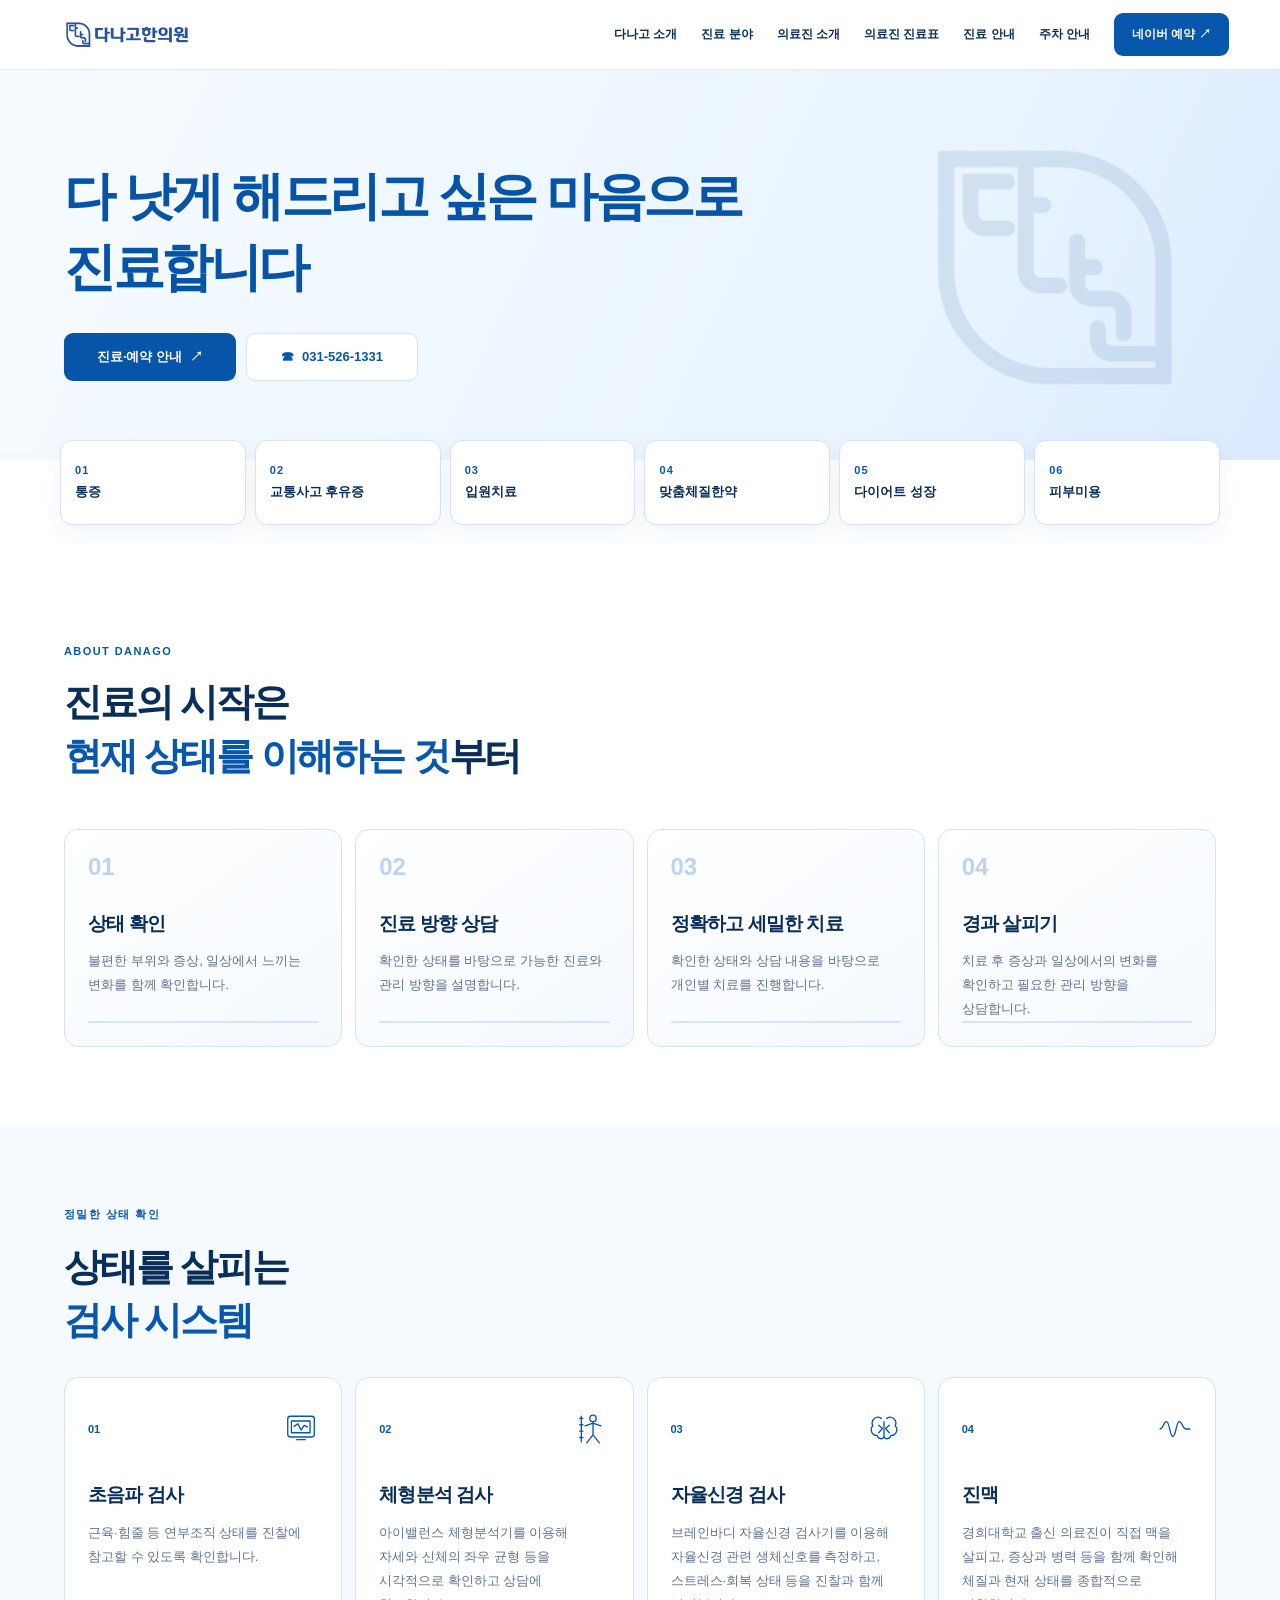
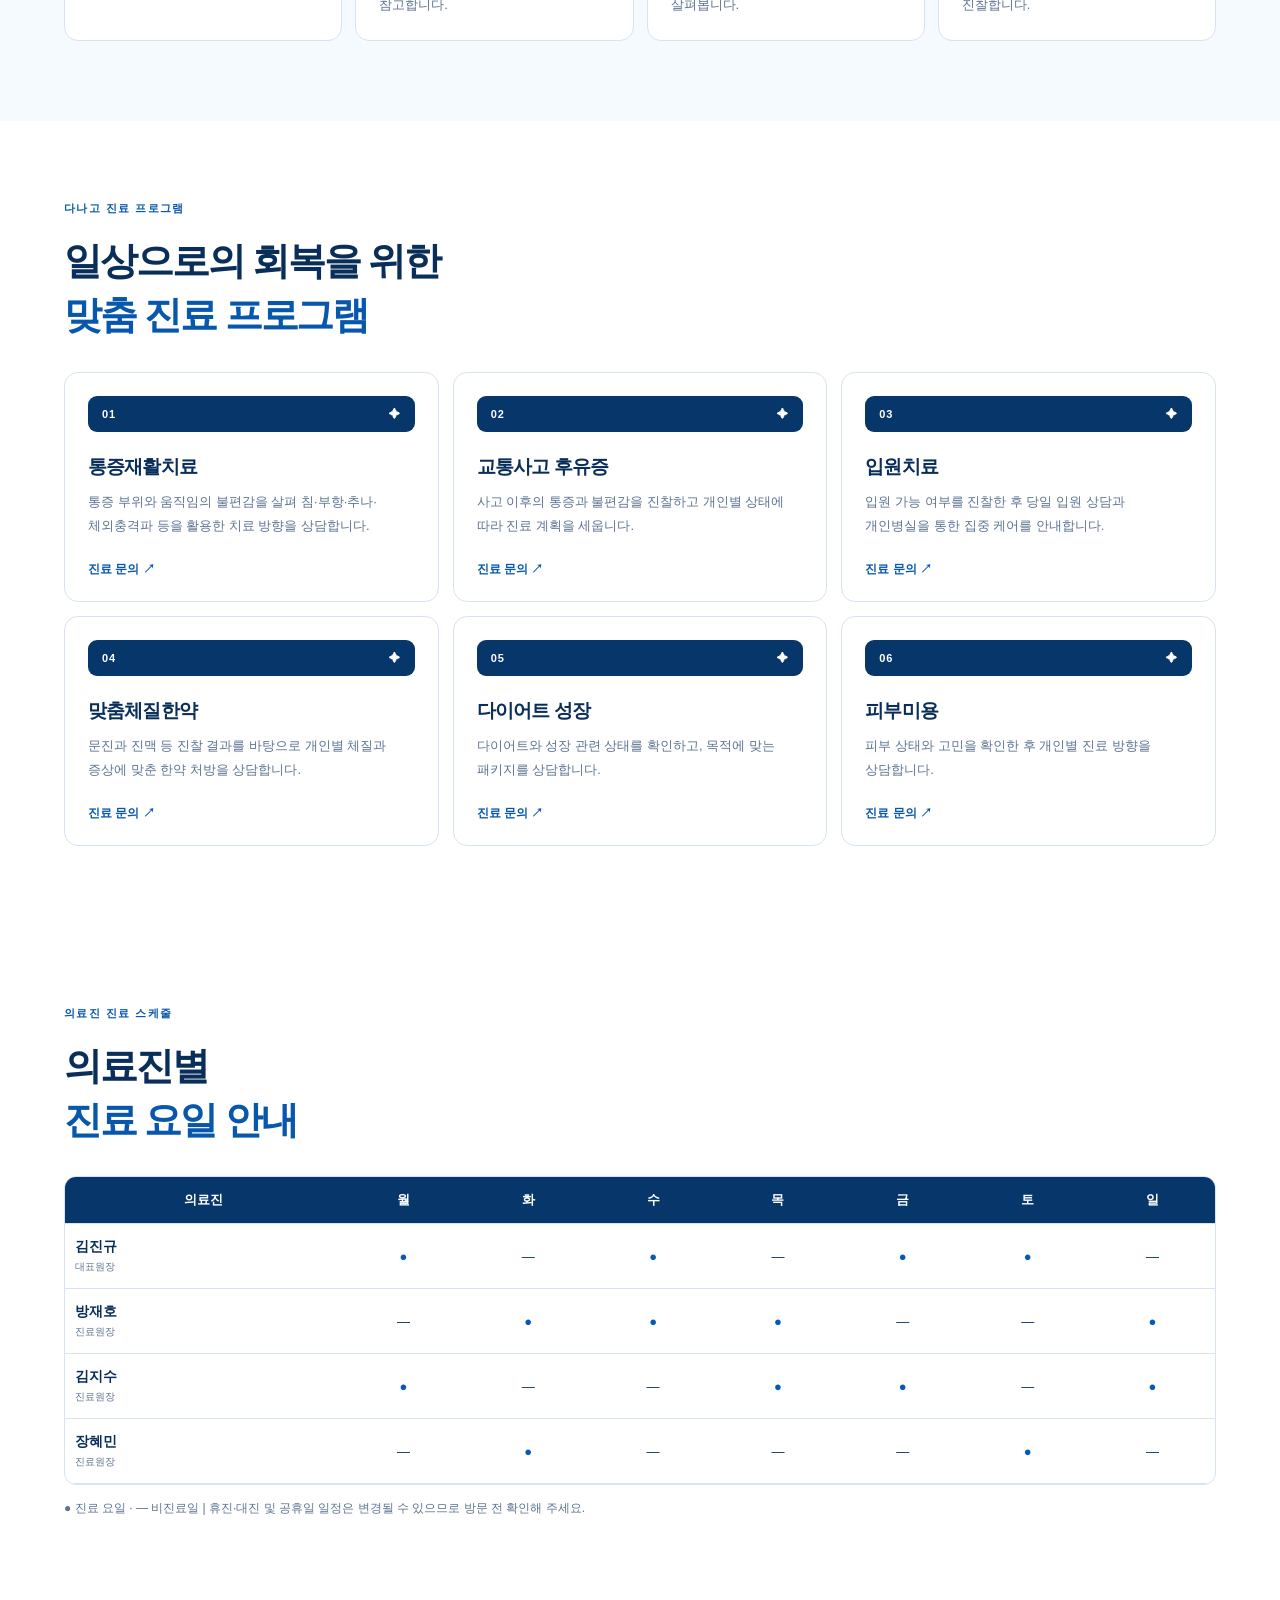
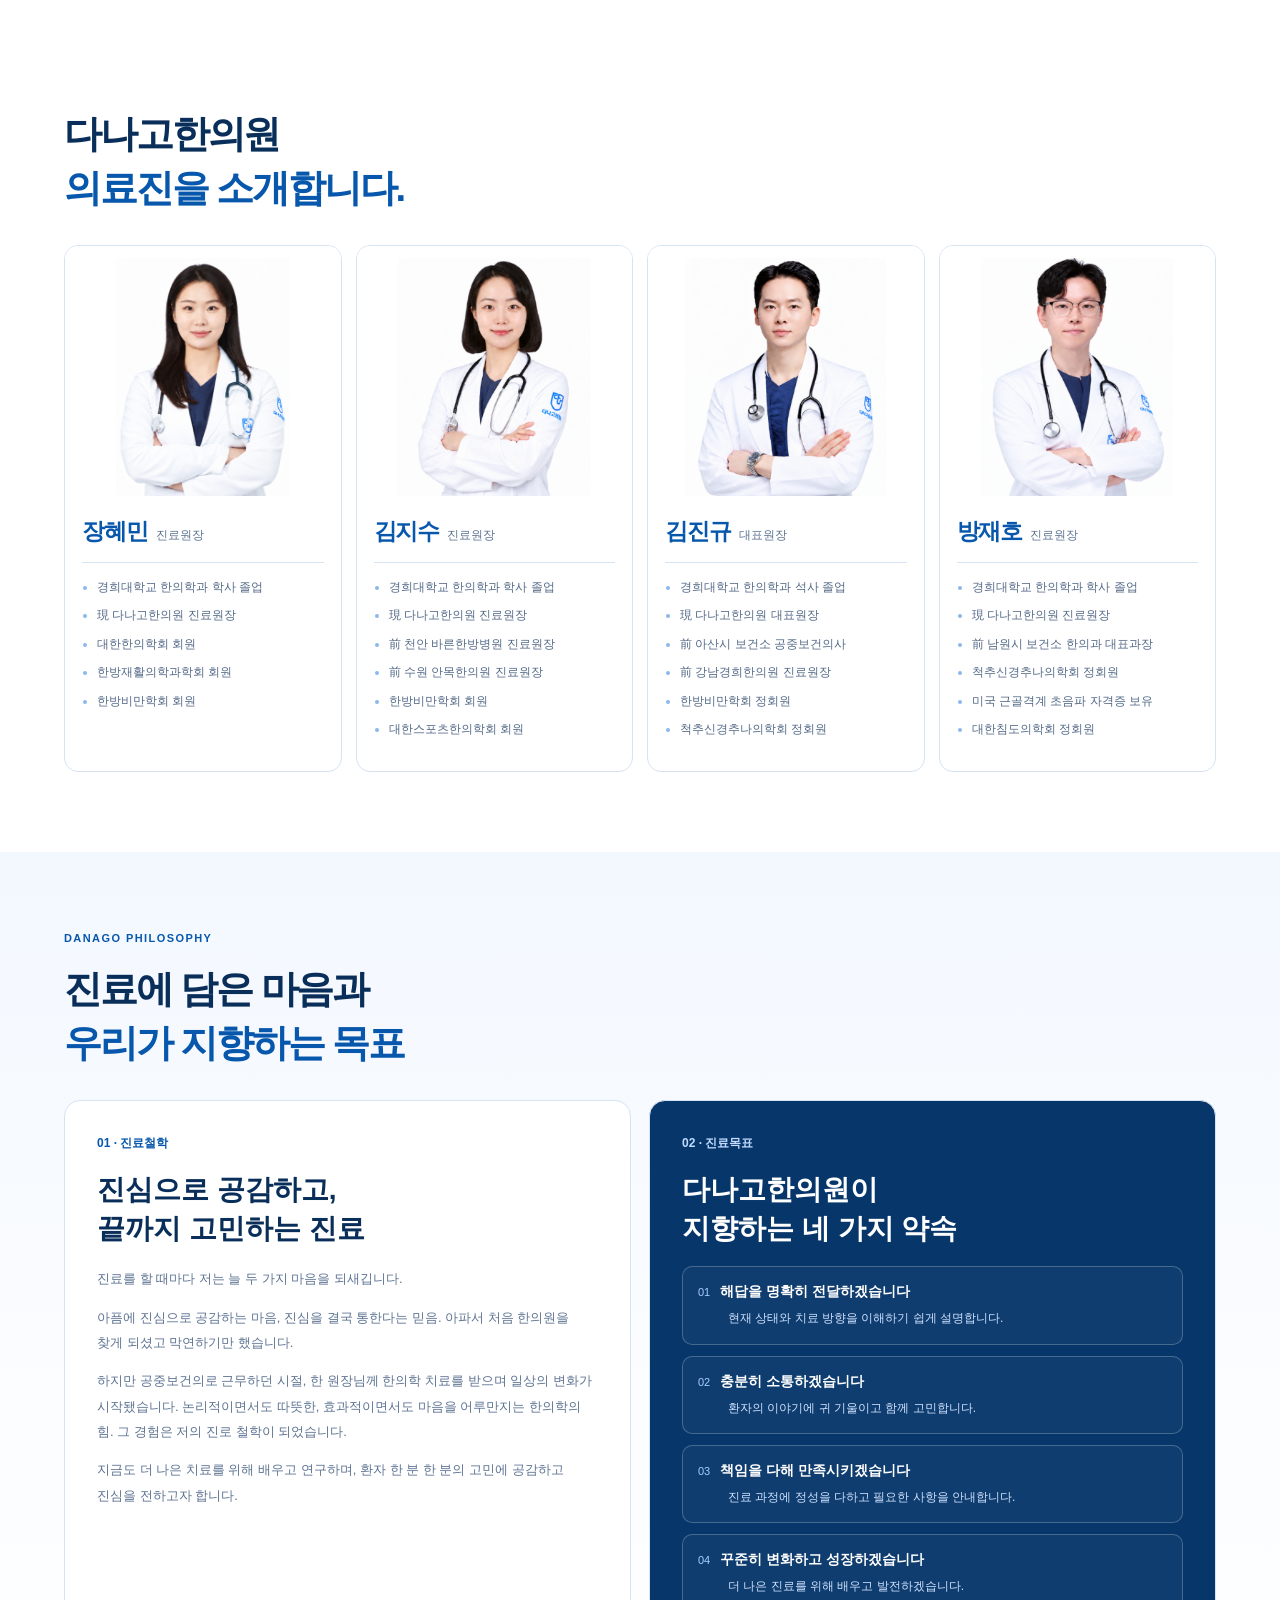
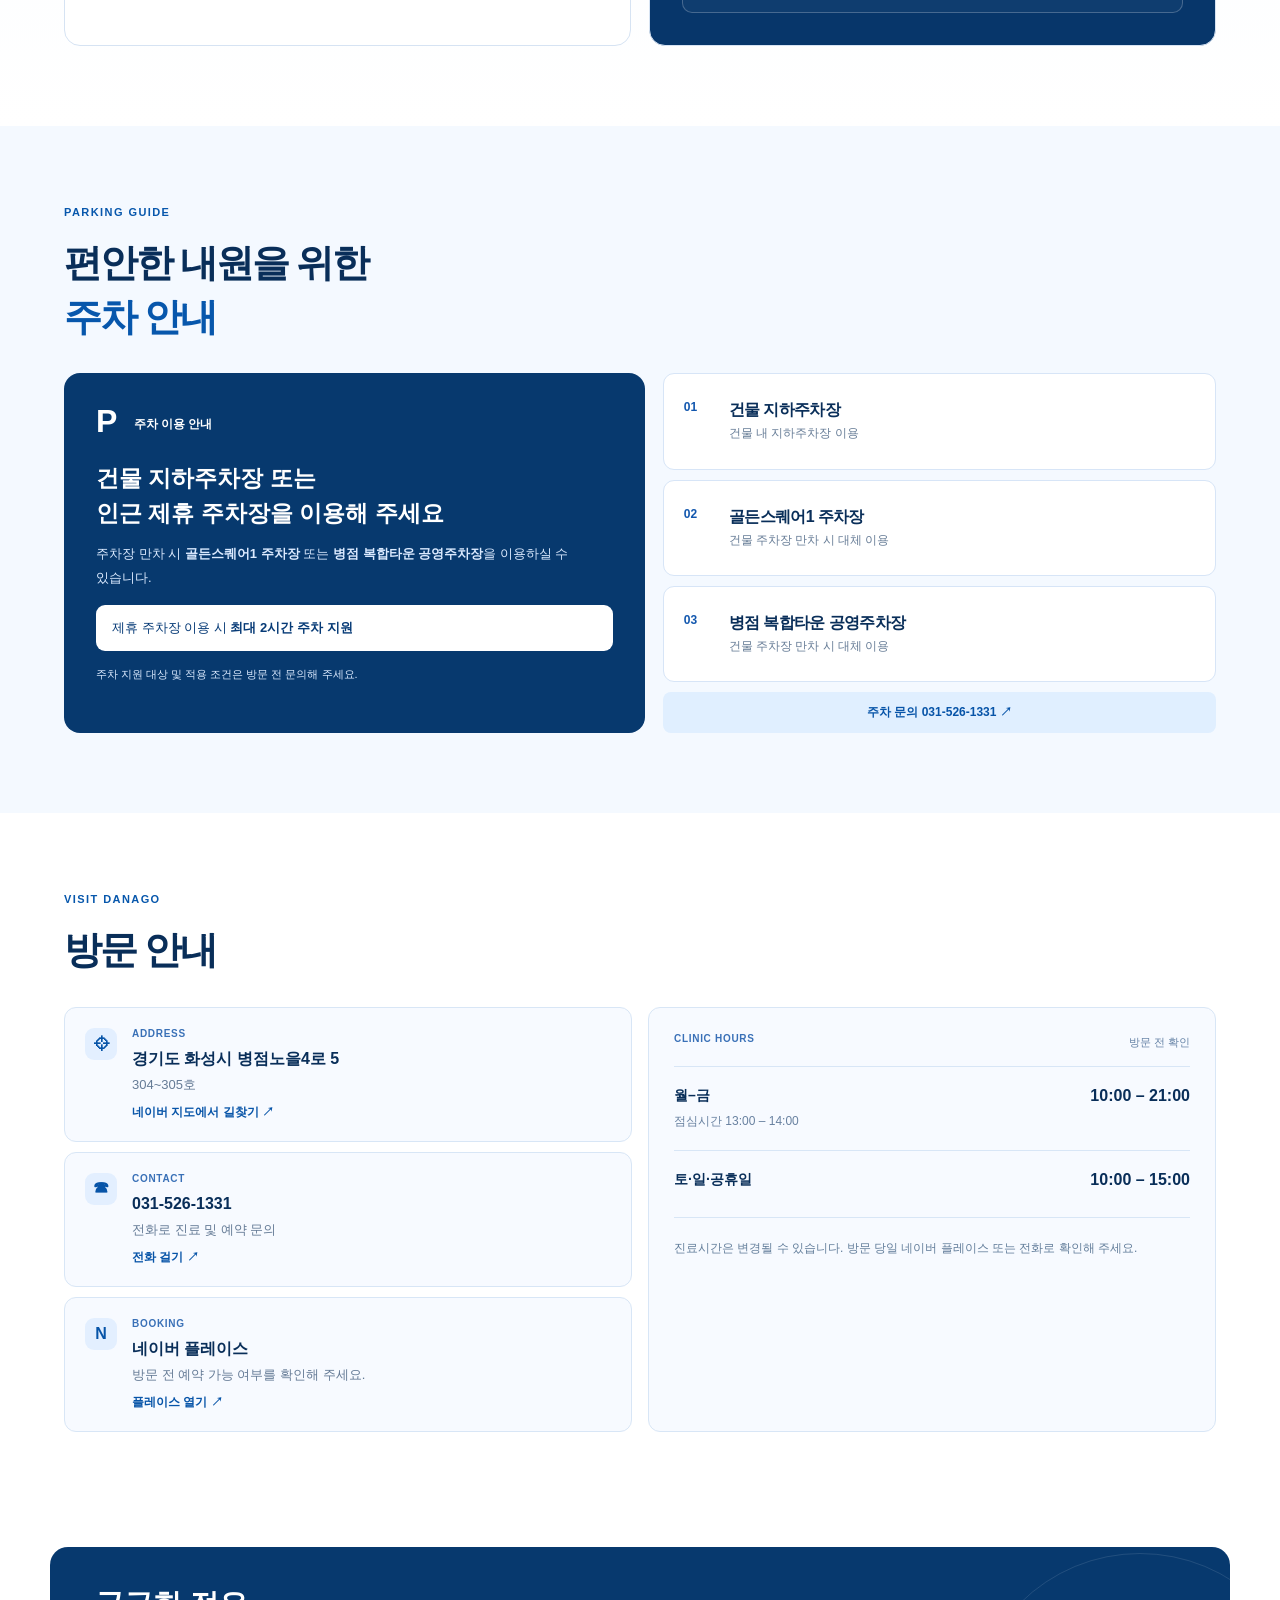
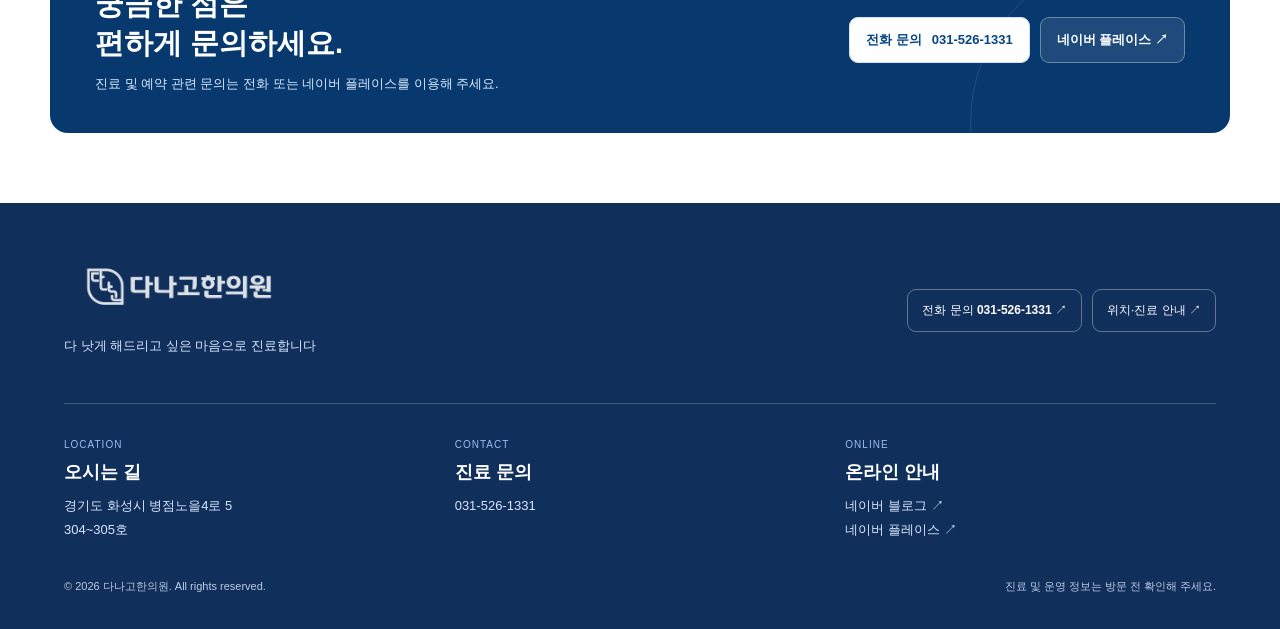
==== commit 35123171: "Add files via upload" ====
--- a/index.html
+++ b/index.html
@@ -65,11 +65,11 @@
 </div>
 <div class="doctors-grid premium-doctors-grid">
 <article class="doctor-card">
-<div class="doctor-photo"><img alt="장혜민 진료원장 프로필 사진" loading="lazy" src="doctor-jang-v29.png"/></div>
+<div class="doctor-photo"><img alt="장혜민 진료원장 프로필 사진" loading="lazy" src="doctor-jisu-original.png"/></div>
 <div class="doctor-info"><h3>장혜민</h3><p class="doctor-title">진료원장</p>
 <ul class="doctor-bio"><li>경희대학교 한의학과 학사 졸업</li><li>現 다나고한의원 진료원장</li><li>대한한의학회 회원</li><li>한방재활의학과학회 회원</li><li>한방비만학회 회원</li></ul></div></article>
 <article class="doctor-card">
-<div class="doctor-photo"><img alt="김지수 진료원장 프로필 사진" loading="lazy" src="doctor-jisu-original.png"/></div>
+<div class="doctor-photo"><img alt="김지수 진료원장 프로필 사진" loading="lazy" src="doctor-jang-v29.png"/></div>
 <div class="doctor-info"><h3>김지수</h3><p class="doctor-title">진료원장</p>
 <ul class="doctor-bio"><li>경희대학교 한의학과 학사 졸업</li><li>現 다나고한의원 진료원장</li><li>前 천안 바른한방병원 진료원장</li><li>前 수원 안목한의원 진료원장</li><li>한방비만학회 회원</li><li>대한스포츠한의학회 회원</li></ul></div></article>
 <article class="doctor-card">
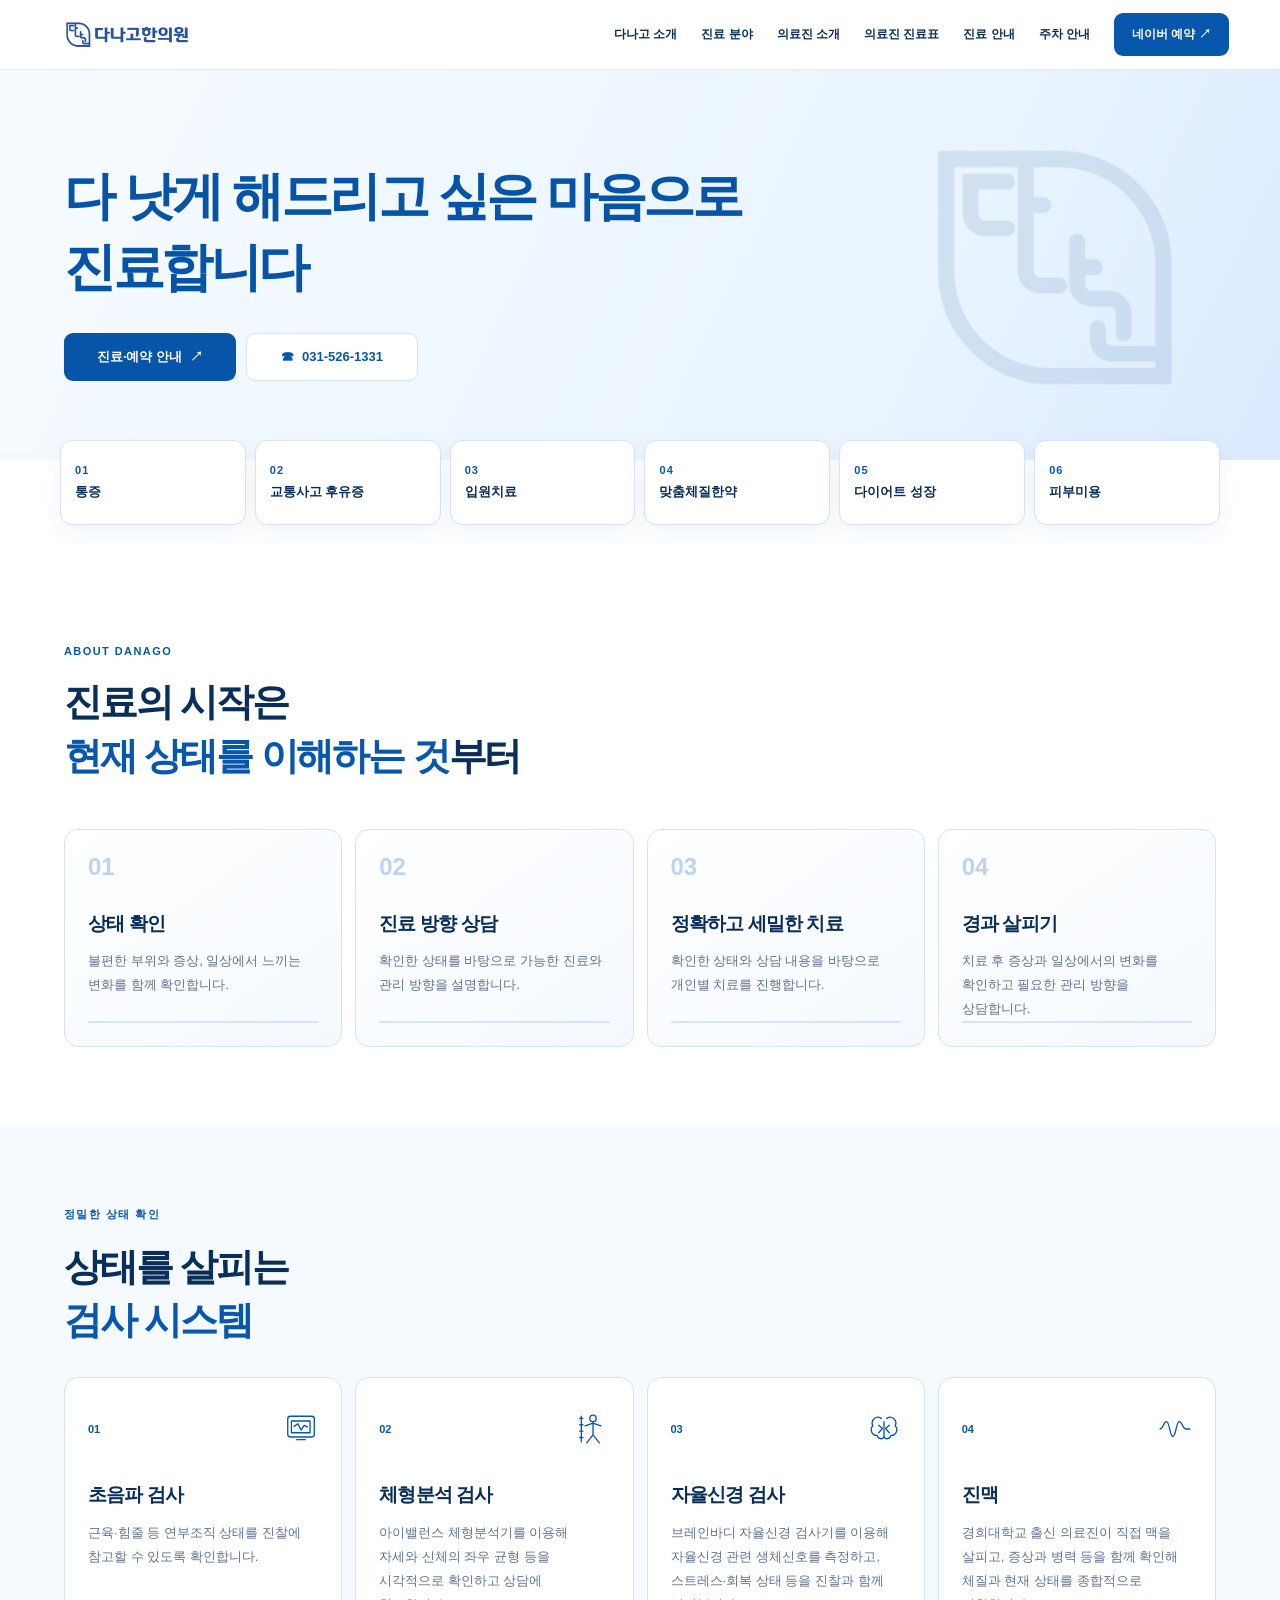
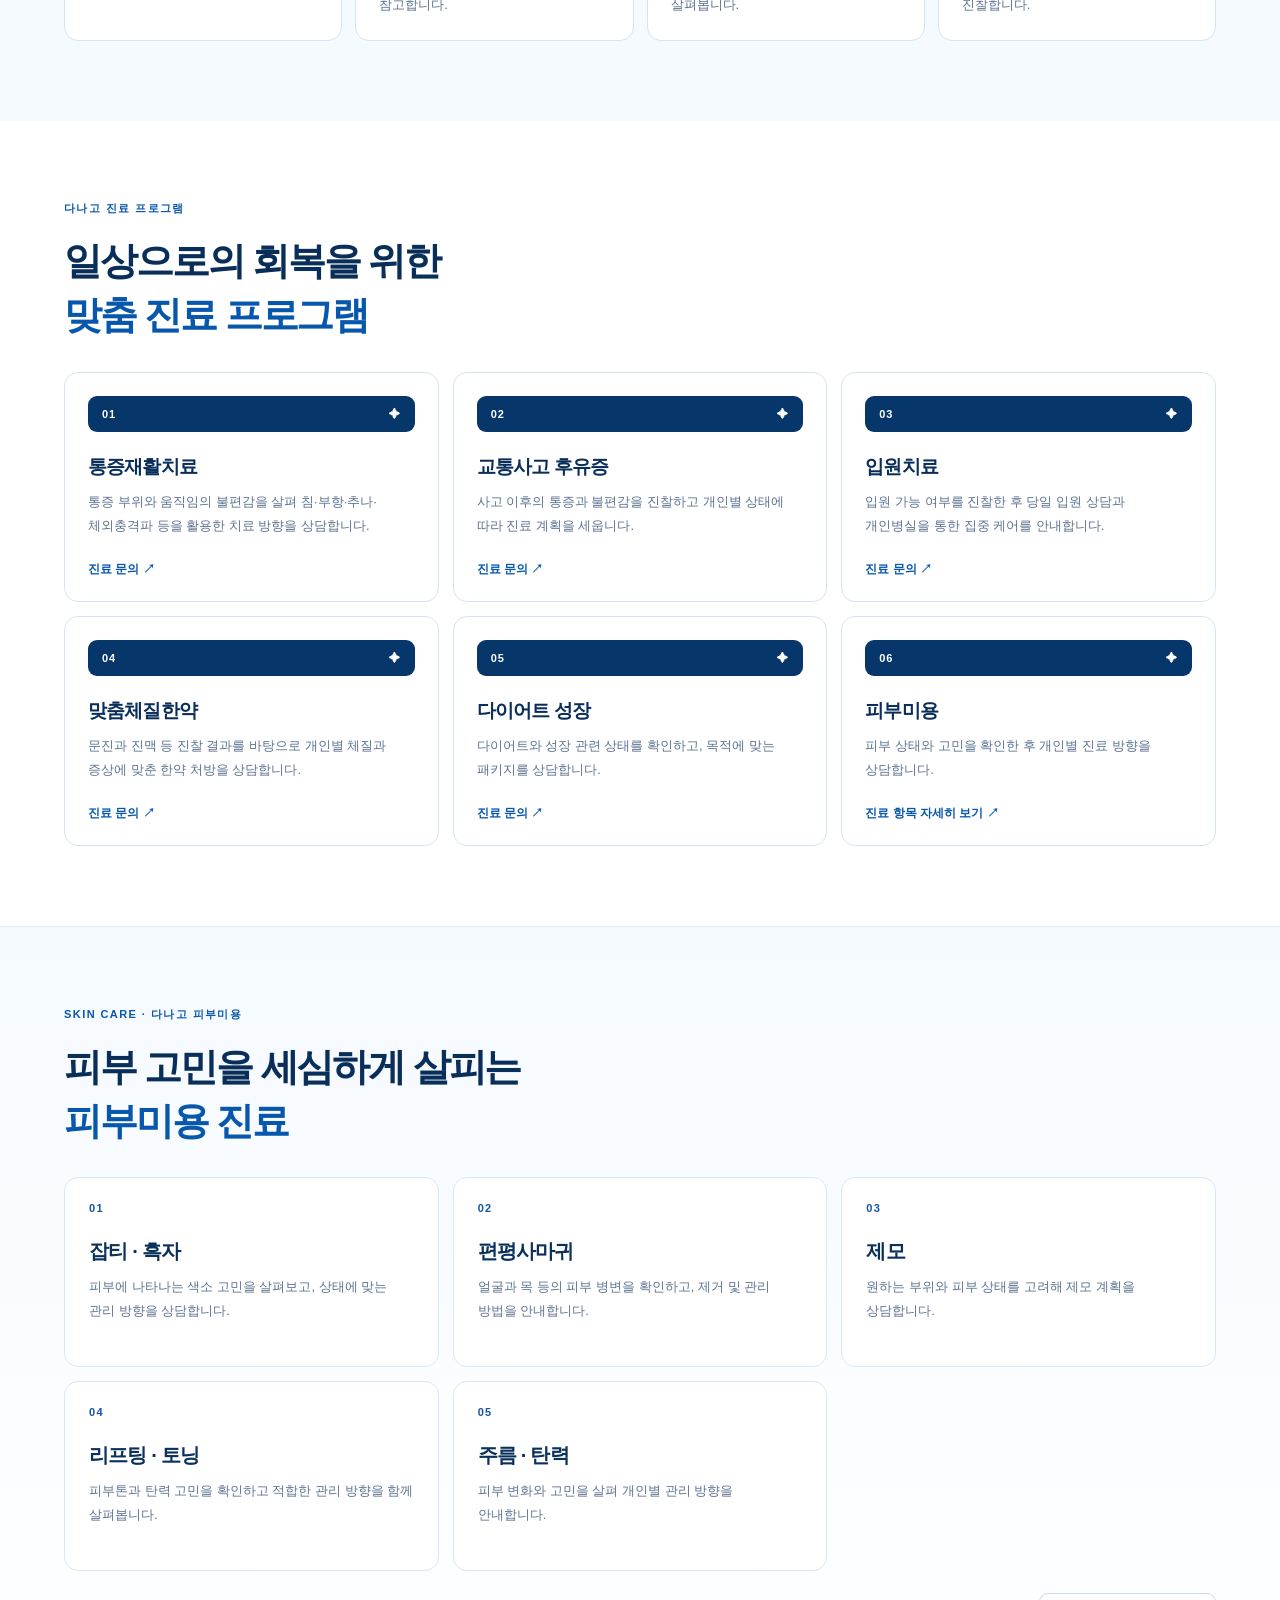
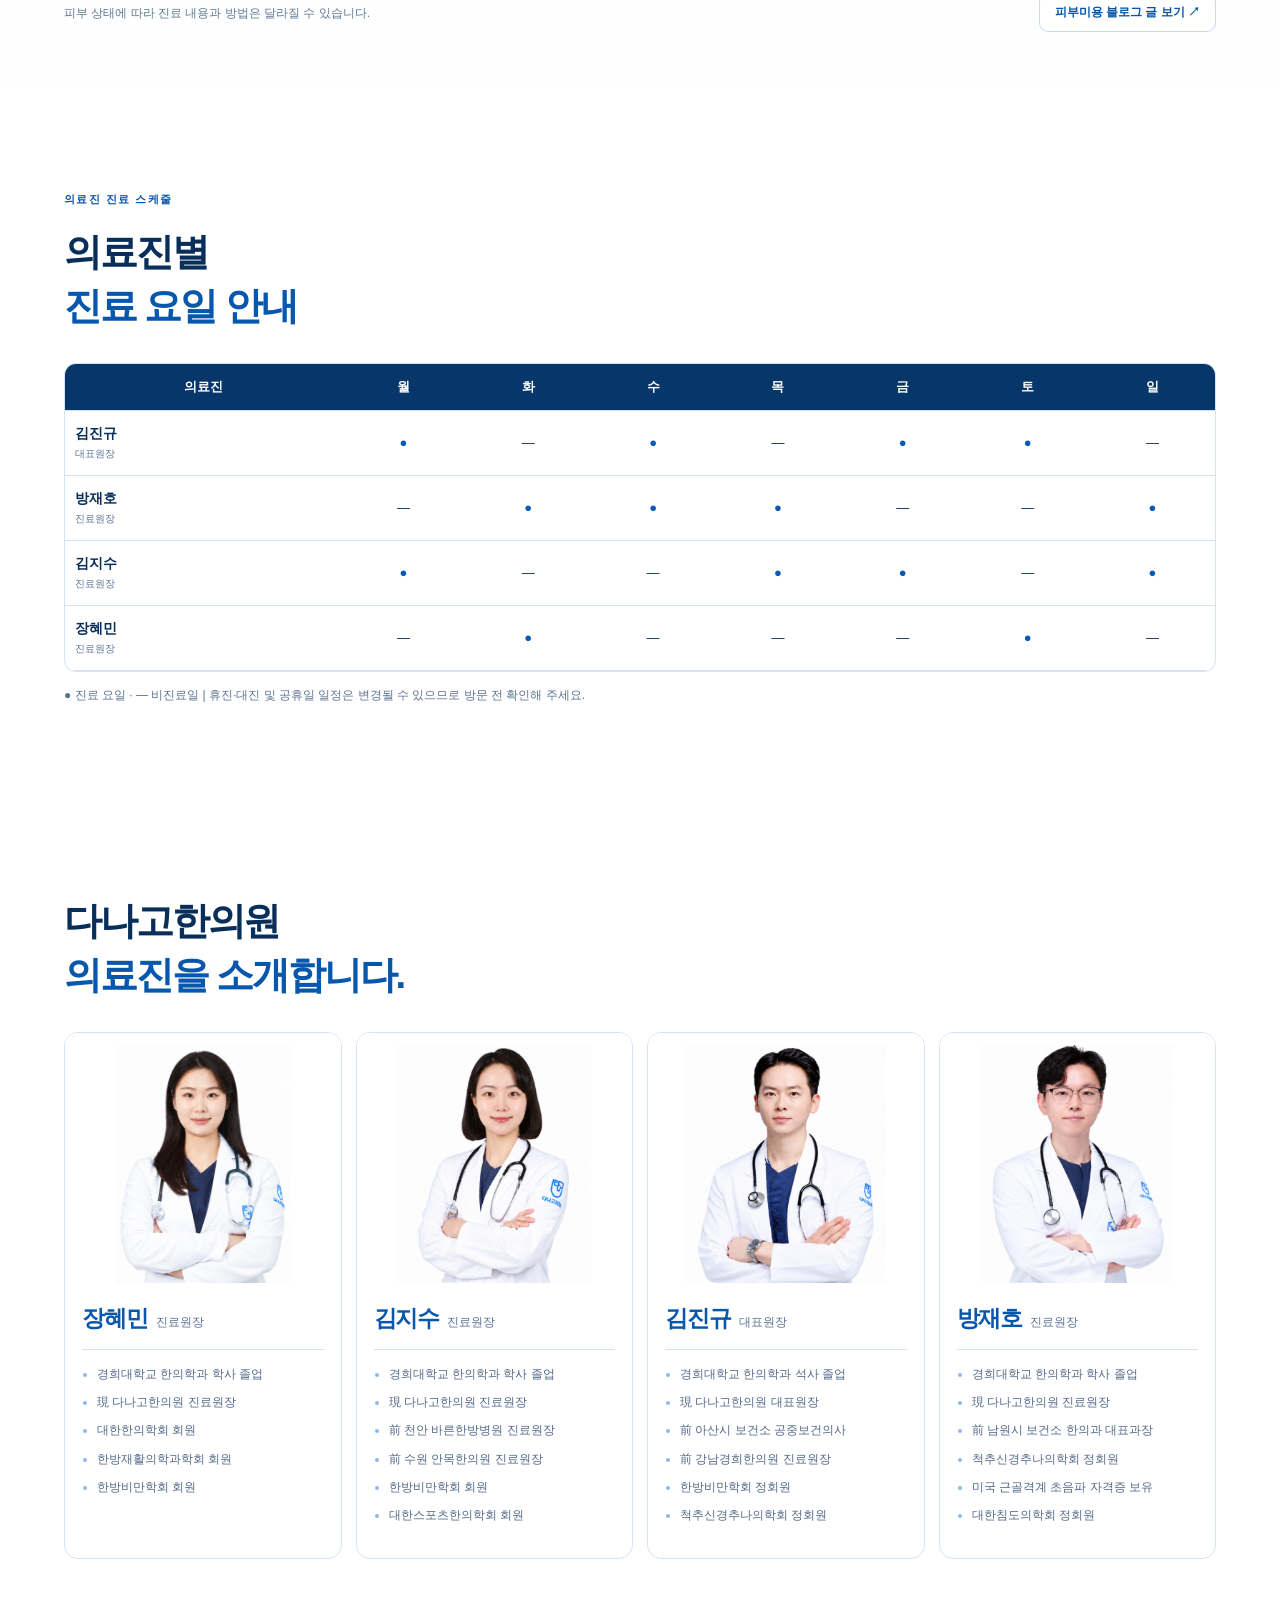
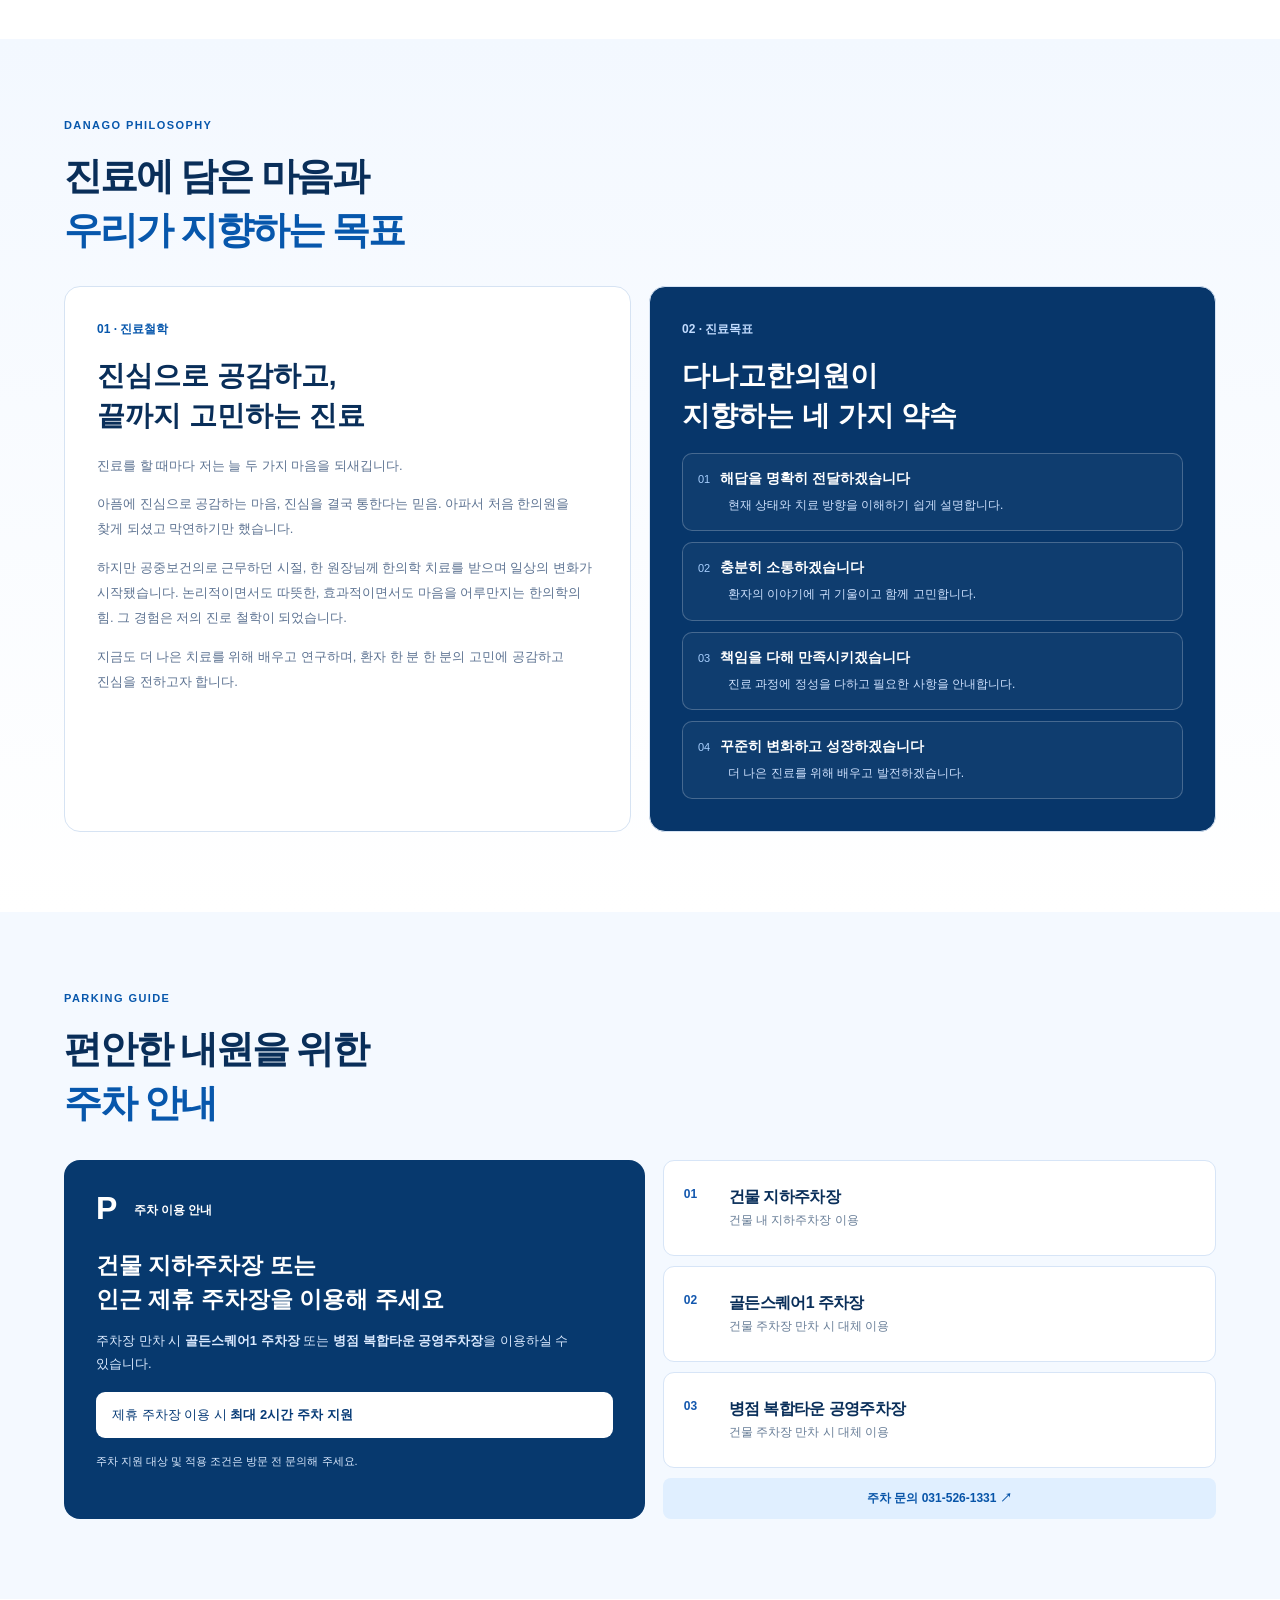
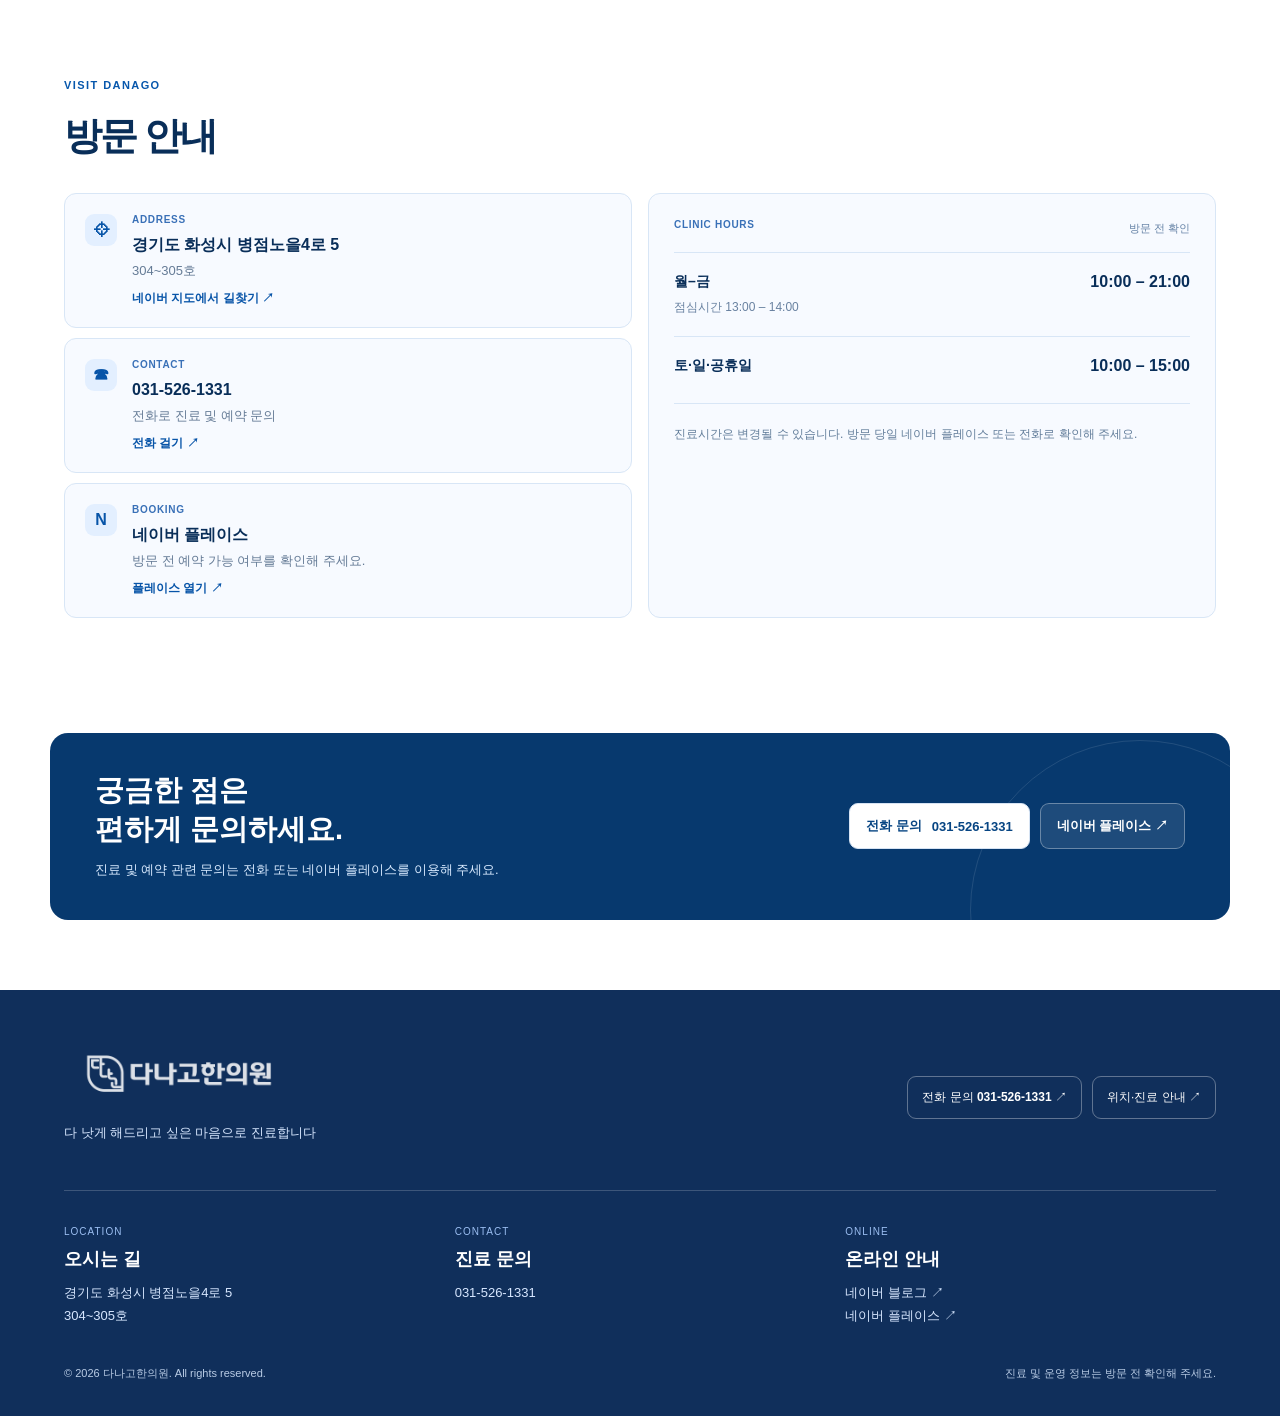
==== commit 6f4de0c4: "Add files via upload" ====
--- a/index.html
+++ b/index.html
@@ -41,7 +41,7 @@
 </div><img class="hero-watermark" src="danago-symbol-watermark.png" alt="" aria-hidden="true"/>
 </div>
 </section>
-<section aria-label="주요 진료 분야" class="quick-links"><a href="#programs"><span class="quick-num">01</span><span class="quick-text"><strong>통증</strong></span><span class="quick-arrow">↗</span></a><a href="#programs"><span class="quick-num">02</span><span class="quick-text"><strong>교통사고 후유증</strong></span><span class="quick-arrow">↗</span></a><a href="#programs"><span class="quick-num">03</span><span class="quick-text"><strong>입원치료</strong></span><span class="quick-arrow">↗</span></a><a href="#programs"><span class="quick-num">04</span><span class="quick-text"><strong>맞춤체질한약</strong></span><span class="quick-arrow">↗</span></a><a href="#programs"><span class="quick-num">05</span><span class="quick-text"><strong>다이어트 성장</strong></span><span class="quick-arrow">↗</span></a><a href="#programs"><span class="quick-num">06</span><span class="quick-text"><strong>피부미용</strong></span><span class="quick-arrow">↗</span></a></section>
+<section aria-label="주요 진료 분야" class="quick-links"><a href="#programs"><span class="quick-num">01</span><span class="quick-text"><strong>통증</strong></span><span class="quick-arrow">↗</span></a><a href="#programs"><span class="quick-num">02</span><span class="quick-text"><strong>교통사고 후유증</strong></span><span class="quick-arrow">↗</span></a><a href="#programs"><span class="quick-num">03</span><span class="quick-text"><strong>입원치료</strong></span><span class="quick-arrow">↗</span></a><a href="#programs"><span class="quick-num">04</span><span class="quick-text"><strong>맞춤체질한약</strong></span><span class="quick-arrow">↗</span></a><a href="#programs"><span class="quick-num">05</span><span class="quick-text"><strong>다이어트 성장</strong></span><span class="quick-arrow">↗</span></a><a href="#skin-care"><span class="quick-num">06</span><span class="quick-text"><strong>피부미용</strong></span><span class="quick-arrow">↗</span></a></section>
 <section class="section about" id="about">
 <div class="section-kicker"><span>ABOUT DANAGO</span><b></b></div>
 <div class="section-head">
@@ -55,7 +55,43 @@
 <article class="process-card"><div class="process-top"><span class="process-icon">04</span></div><h3>경과 살피기</h3><p>치료 후 증상과 일상에서의 변화를 확인하고 필요한 관리 방향을 상담합니다.</p><div class="process-line"></div></article>
 </div>
 </section>
-<section class="section diag-section" id="care"><div class="section-kicker"><span>정밀한 상태 확인</span><b></b></div><div class="section-head"><h2>상태를 살피는<br/><em>검사 시스템</em></h2></div><div class="modern-grid diagnostics-grid"><article class="modern-card diag-card"><div class="modern-card-top"><span>01</span><svg aria-hidden="true" fill="none" stroke="currentColor" stroke-linecap="round" stroke-linejoin="round" stroke-width="2.5" viewbox="0 0 64 64"><rect height="39" rx="5" width="50" x="7" y="8"></rect><path d="M14 17h35v22H14zM19 27l7-5 6 12 6-9 6 3M24 52h16"></path></svg></div><h3>초음파 검사</h3><p>근육·힘줄 등 연부조직 상태를 진찰에 참고할 수 있도록 확인합니다.</p></article><article class="modern-card diag-card"><div class="modern-card-top"><span>02</span><svg aria-hidden="true" fill="none" stroke="currentColor" stroke-linecap="round" stroke-linejoin="round" stroke-width="2.5" viewbox="0 0 64 64"><circle cx="32" cy="12" r="6"></circle><path d="M32 18v25m-15-17 15-5 15 5M32 43 20 58m12-15 12 15M10 8v48m-3-44h6m-6 12h6m-6 12h6m-6 12h6"></path></svg></div><h3>체형분석 검사</h3><p>아이밸런스 체형분석기를 이용해 자세와 신체의 좌우 균형 등을 시각적으로 확인하고 상담에 참고합니다.</p></article><article class="modern-card diag-card"><div class="modern-card-top"><span>03</span><svg aria-hidden="true" fill="none" stroke="currentColor" stroke-linecap="round" stroke-linejoin="round" stroke-width="2.5" viewbox="0 0 64 64"><path d="M27 12c-10-7-21 4-16 14-7 7-1 19 8 18 2 8 13 9 13 0V18m5-6c10-7 21 4 16 14 7 7 1 19-8 18-2 8-13 9-13 0V18M22 25l7 6-7 8m20-14-7 6 7 8"></path></svg></div><h3>자율신경 검사</h3><p>브레인바디 자율신경 검사기를 이용해 자율신경 관련 생체신호를 측정하고, 스트레스·회복 상태 등을 진찰과 함께 살펴봅니다.</p></article><article class="modern-card diag-card"><div class="modern-card-top"><span>04</span><svg aria-hidden="true" fill="none" stroke="currentColor" stroke-linecap="round" stroke-linejoin="round" stroke-width="2.5" viewBox="0 0 64 64"><path d="M4 32c6 0 6-14 12-14s6 28 12 28 6-28 12-28 6 14 12 14h8"></path></svg></div><h3>진맥</h3><p>경희대학교 출신 의료진이 직접 맥을 살피고, 증상과 병력 등을 함께 확인해 체질과 현재 상태를 종합적으로 진찰합니다.</p></article></div></section><section class="section program-section" id="programs"><div class="section-kicker"><span>다나고 진료 프로그램</span><b></b></div><div class="section-head"><h2>일상으로의 회복을 위한<br/><em>맞춤 진료 프로그램</em></h2></div><div class="modern-grid programs-grid"><article class="modern-card program-card"><div class="modern-card-top"><span>01</span><span aria-hidden="true" class="program-icon">✦</span></div><h3>통증재활치료</h3><p>통증 부위와 움직임의 불편감을 살펴 침·부항·추나·체외충격파 등을 활용한 치료 방향을 상담합니다.</p><a href="tel:0315261331">진료 문의 <span>↗</span></a></article><article class="modern-card program-card"><div class="modern-card-top"><span>02</span><span aria-hidden="true" class="program-icon">✦</span></div><h3>교통사고 후유증</h3><p>사고 이후의 통증과 불편감을 진찰하고 개인별 상태에 따라 진료 계획을 세웁니다.</p><a href="tel:0315261331">진료 문의 <span>↗</span></a></article><article class="modern-card program-card"><div class="modern-card-top"><span>03</span><span aria-hidden="true" class="program-icon">✦</span></div><h3>입원치료</h3><p>입원 가능 여부를 진찰한 후 당일 입원 상담과 개인병실을 통한 집중 케어를 안내합니다.</p><a href="tel:0315261331">진료 문의 <span>↗</span></a></article><article class="modern-card program-card"><div class="modern-card-top"><span>04</span><span aria-hidden="true" class="program-icon">✦</span></div><h3>맞춤체질한약</h3><p>문진과 진맥 등 진찰 결과를 바탕으로 개인별 체질과 증상에 맞춘 한약 처방을 상담합니다.</p><a href="tel:0315261331">진료 문의 <span>↗</span></a></article><article class="modern-card program-card"><div class="modern-card-top"><span>05</span><span aria-hidden="true" class="program-icon">✦</span></div><h3>다이어트 성장</h3><p>다이어트와 성장 관련 상태를 확인하고, 목적에 맞는 패키지를 상담합니다.</p><a href="tel:0315261331">진료 문의 <span>↗</span></a></article><article class="modern-card program-card"><div class="modern-card-top"><span>06</span><span aria-hidden="true" class="program-icon">✦</span></div><h3>피부미용</h3><p>피부 상태와 고민을 확인한 후 개인별 진료 방향을 상담합니다.</p><a href="tel:0315261331">진료 문의 <span>↗</span></a></article></div></section><section class="section schedule-section" id="schedule"><div class="section-kicker"><span>의료진 진료 스케줄</span><b></b></div><div class="section-head"><h2>의료진별<br/><em>진료 요일 안내</em></h2></div>
+<section class="section diag-section" id="care"><div class="section-kicker"><span>정밀한 상태 확인</span><b></b></div><div class="section-head"><h2>상태를 살피는<br/><em>검사 시스템</em></h2></div><div class="modern-grid diagnostics-grid"><article class="modern-card diag-card"><div class="modern-card-top"><span>01</span><svg aria-hidden="true" fill="none" stroke="currentColor" stroke-linecap="round" stroke-linejoin="round" stroke-width="2.5" viewbox="0 0 64 64"><rect height="39" rx="5" width="50" x="7" y="8"></rect><path d="M14 17h35v22H14zM19 27l7-5 6 12 6-9 6 3M24 52h16"></path></svg></div><h3>초음파 검사</h3><p>근육·힘줄 등 연부조직 상태를 진찰에 참고할 수 있도록 확인합니다.</p></article><article class="modern-card diag-card"><div class="modern-card-top"><span>02</span><svg aria-hidden="true" fill="none" stroke="currentColor" stroke-linecap="round" stroke-linejoin="round" stroke-width="2.5" viewbox="0 0 64 64"><circle cx="32" cy="12" r="6"></circle><path d="M32 18v25m-15-17 15-5 15 5M32 43 20 58m12-15 12 15M10 8v48m-3-44h6m-6 12h6m-6 12h6m-6 12h6"></path></svg></div><h3>체형분석 검사</h3><p>아이밸런스 체형분석기를 이용해 자세와 신체의 좌우 균형 등을 시각적으로 확인하고 상담에 참고합니다.</p></article><article class="modern-card diag-card"><div class="modern-card-top"><span>03</span><svg aria-hidden="true" fill="none" stroke="currentColor" stroke-linecap="round" stroke-linejoin="round" stroke-width="2.5" viewbox="0 0 64 64"><path d="M27 12c-10-7-21 4-16 14-7 7-1 19 8 18 2 8 13 9 13 0V18m5-6c10-7 21 4 16 14 7 7 1 19-8 18-2 8-13 9-13 0V18M22 25l7 6-7 8m20-14-7 6 7 8"></path></svg></div><h3>자율신경 검사</h3><p>브레인바디 자율신경 검사기를 이용해 자율신경 관련 생체신호를 측정하고, 스트레스·회복 상태 등을 진찰과 함께 살펴봅니다.</p></article><article class="modern-card diag-card"><div class="modern-card-top"><span>04</span><svg aria-hidden="true" fill="none" stroke="currentColor" stroke-linecap="round" stroke-linejoin="round" stroke-width="2.5" viewBox="0 0 64 64"><path d="M4 32c6 0 6-14 12-14s6 28 12 28 6-28 12-28 6 14 12 14h8"></path></svg></div><h3>진맥</h3><p>경희대학교 출신 의료진이 직접 맥을 살피고, 증상과 병력 등을 함께 확인해 체질과 현재 상태를 종합적으로 진찰합니다.</p></article></div></section><section class="section program-section" id="programs"><div class="section-kicker"><span>다나고 진료 프로그램</span><b></b></div><div class="section-head"><h2>일상으로의 회복을 위한<br/><em>맞춤 진료 프로그램</em></h2></div><div class="modern-grid programs-grid"><article class="modern-card program-card"><div class="modern-card-top"><span>01</span><span aria-hidden="true" class="program-icon">✦</span></div><h3>통증재활치료</h3><p>통증 부위와 움직임의 불편감을 살펴 침·부항·추나·체외충격파 등을 활용한 치료 방향을 상담합니다.</p><a href="tel:0315261331">진료 문의 <span>↗</span></a></article><article class="modern-card program-card"><div class="modern-card-top"><span>02</span><span aria-hidden="true" class="program-icon">✦</span></div><h3>교통사고 후유증</h3><p>사고 이후의 통증과 불편감을 진찰하고 개인별 상태에 따라 진료 계획을 세웁니다.</p><a href="tel:0315261331">진료 문의 <span>↗</span></a></article><article class="modern-card program-card"><div class="modern-card-top"><span>03</span><span aria-hidden="true" class="program-icon">✦</span></div><h3>입원치료</h3><p>입원 가능 여부를 진찰한 후 당일 입원 상담과 개인병실을 통한 집중 케어를 안내합니다.</p><a href="tel:0315261331">진료 문의 <span>↗</span></a></article><article class="modern-card program-card"><div class="modern-card-top"><span>04</span><span aria-hidden="true" class="program-icon">✦</span></div><h3>맞춤체질한약</h3><p>문진과 진맥 등 진찰 결과를 바탕으로 개인별 체질과 증상에 맞춘 한약 처방을 상담합니다.</p><a href="tel:0315261331">진료 문의 <span>↗</span></a></article><article class="modern-card program-card"><div class="modern-card-top"><span>05</span><span aria-hidden="true" class="program-icon">✦</span></div><h3>다이어트 성장</h3><p>다이어트와 성장 관련 상태를 확인하고, 목적에 맞는 패키지를 상담합니다.</p><a href="tel:0315261331">진료 문의 <span>↗</span></a></article><article class="modern-card program-card"><div class="modern-card-top"><span>06</span><span aria-hidden="true" class="program-icon">✦</span></div><h3>피부미용</h3><p>피부 상태와 고민을 확인한 후 개인별 진료 방향을 상담합니다.</p><a href="#skin-care">진료 항목 자세히 보기 <span>↗</span></a></article></div></section><section class="section skin-care-section" id="skin-care" aria-labelledby="skin-care-title">
+  <div class="section-kicker"><span>SKIN CARE · 다나고 피부미용</span><b></b></div>
+  <div class="section-head">
+    <h2 id="skin-care-title">피부 고민을 세심하게 살피는<br/><em>피부미용 진료</em></h2>
+  </div>
+  <div class="skin-care-grid">
+    <article class="skin-care-card">
+      <span class="skin-care-card-no">01</span>
+      <h3>잡티 · 흑자</h3>
+      <p>피부에 나타나는 색소 고민을 살펴보고, 상태에 맞는 관리 방향을 상담합니다.</p>
+    </article>
+    <article class="skin-care-card">
+      <span class="skin-care-card-no">02</span>
+      <h3>편평사마귀</h3>
+      <p>얼굴과 목 등의 피부 병변을 확인하고, 제거 및 관리 방법을 안내합니다.</p>
+    </article>
+    <article class="skin-care-card">
+      <span class="skin-care-card-no">03</span>
+      <h3>제모</h3>
+      <p>원하는 부위와 피부 상태를 고려해 제모 계획을 상담합니다.</p>
+    </article>
+    <article class="skin-care-card">
+      <span class="skin-care-card-no">04</span>
+      <h3>리프팅 · 토닝</h3>
+      <p>피부톤과 탄력 고민을 확인하고 적합한 관리 방향을 함께 살펴봅니다.</p>
+    </article>
+    <article class="skin-care-card">
+      <span class="skin-care-card-no">05</span>
+      <h3>주름 · 탄력</h3>
+      <p>피부 변화와 고민을 살펴 개인별 관리 방향을 안내합니다.</p>
+    </article>
+  </div>
+  <div class="skin-care-bottom">
+    <p>피부 상태에 따라 진료 내용과 방법은 달라질 수 있습니다.</p>
+    <a href="https://blog.naver.com/danago_hani/224462682513" target="_blank" rel="noopener noreferrer">피부미용 블로그 글 보기 <span aria-hidden="true">↗</span></a>
+  </div>
+</section><section class="section schedule-section" id="schedule"><div class="section-kicker"><span>의료진 진료 스케줄</span><b></b></div><div class="section-head"><h2>의료진별<br/><em>진료 요일 안내</em></h2></div>
 <div class="schedule-scroll"><table class="schedule-table"><thead><tr><th scope="col">의료진</th><th>월</th><th>화</th><th>수</th><th>목</th><th>금</th><th>토</th><th>일</th></tr></thead><tbody><tr><th scope="row">김진규 <small>대표원장</small></th><td class="on">●</td><td>—</td><td class="on">●</td><td>—</td><td class="on">●</td><td class="on">●</td><td>—</td></tr><tr><th scope="row">방재호 <small>진료원장</small></th><td>—</td><td class="on">●</td><td class="on">●</td><td class="on">●</td><td>—</td><td>—</td><td class="on">●</td></tr><tr><th scope="row">김지수 <small>진료원장</small></th><td class="on">●</td><td>—</td><td>—</td><td class="on">●</td><td class="on">●</td><td>—</td><td class="on">●</td></tr><tr><th scope="row">장혜민 <small>진료원장</small></th><td>—</td><td class="on">●</td><td>—</td><td>—</td><td>—</td><td class="on">●</td><td>—</td></tr></tbody></table></div><p class="schedule-foot">● 진료 요일 · — 비진료일  |  휴진·대진 및 공휴일 일정은 변경될 수 있으므로 방문 전 확인해 주세요.</p></section>
 <section class="section doctors-section" id="doctors">
 <div class="section-kicker"><span></span><b></b></div>
--- a/styles.css
+++ b/styles.css
@@ -126,3 +126,87 @@
 /* v32: requested section spacing only; keep all other v31 styles */
 .about .section-head{margin-bottom:46px}
 @media(max-width:650px){.about .section-head{margin-bottom:30px}}
+
+
+/* V41: Skin-care detail. All existing V40 sections and visual tokens are preserved. */
+.skin-care-section {
+  scroll-margin-top: 84px;
+  background: linear-gradient(180deg, #f5faff 0%, #fff 100%);
+  border-top: 1px solid #e2ecf8;
+}
+.skin-care-grid {
+  display: grid;
+  grid-template-columns: repeat(3, minmax(0, 1fr));
+  gap: 14px;
+}
+.skin-care-card {
+  display: flex;
+  flex-direction: column;
+  align-items: flex-start;
+  min-height: 190px;
+  padding: 25px 24px;
+  background: #fff;
+  border: 1px solid #d8e6f6;
+  border-radius: 14px;
+  min-width: 0;
+}
+.skin-care-card-no {
+  font-size: 11px;
+  line-height: 1;
+  letter-spacing: .12em;
+  color: #1456a5;
+  font-weight: 800;
+}
+.skin-care-card h3 {
+  font-size: 20px;
+  margin: 23px 0 10px;
+  line-height: 1.4;
+  font-weight: 800;
+  letter-spacing: -.04em;
+  color: #0a315c;
+}
+.skin-care-card p {
+  margin: 0;
+  font-size: 13px;
+  line-height: 1.8;
+  color: #5d7392;
+  word-break: keep-all;
+}
+.skin-care-bottom {
+  display: flex;
+  align-items: center;
+  justify-content: space-between;
+  gap: 16px;
+  padding-top: 22px;
+}
+.skin-care-bottom p {
+  color: #617994;
+  font-size: 12px;
+  line-height: 1.7;
+  margin: 0;
+}
+.skin-care-bottom a {
+  color: #0755a8;
+  border: 1px solid #c7dbf4;
+  background: #fff;
+  border-radius: 9px;
+  padding: 10px 15px;
+  font-size: 12px;
+  font-weight: 800;
+  white-space: nowrap;
+}
+.skin-care-bottom a:hover, .skin-care-bottom a:focus-visible {
+  background: #edf5ff;
+}
+@media (max-width: 900px) {
+  .skin-care-grid { grid-template-columns: repeat(2, minmax(0, 1fr)); }
+}
+@media (max-width: 650px) {
+  .skin-care-section { scroll-margin-top: 70px; }
+  .skin-care-grid { grid-template-columns: 1fr; gap: 10px; }
+  .skin-care-card { min-height: auto; padding: 19px 18px; }
+  .skin-care-card h3 { margin: 13px 0 8px; font-size: 18px; }
+  .skin-care-card p { font-size: 13px; }
+  .skin-care-bottom { flex-direction: column; align-items: stretch; gap: 12px; }
+  .skin-care-bottom a { text-align: center; }
+}
